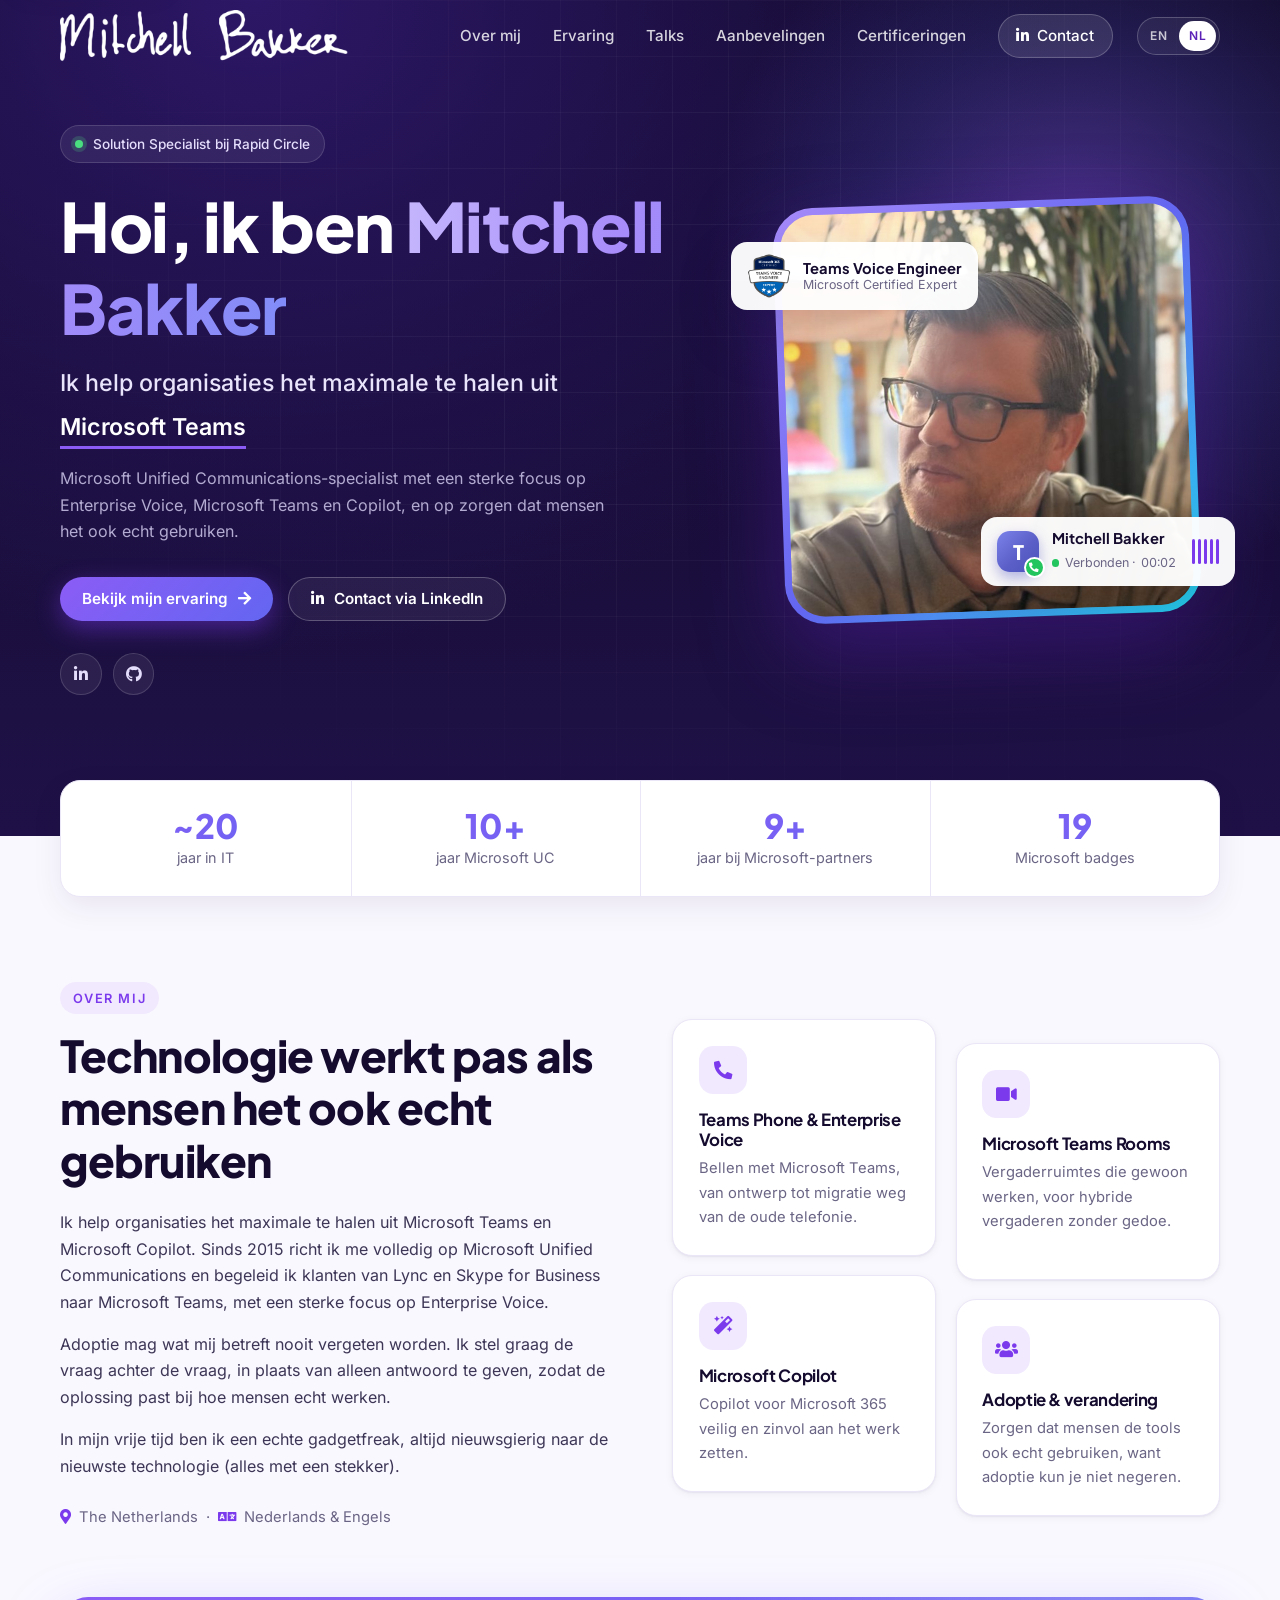
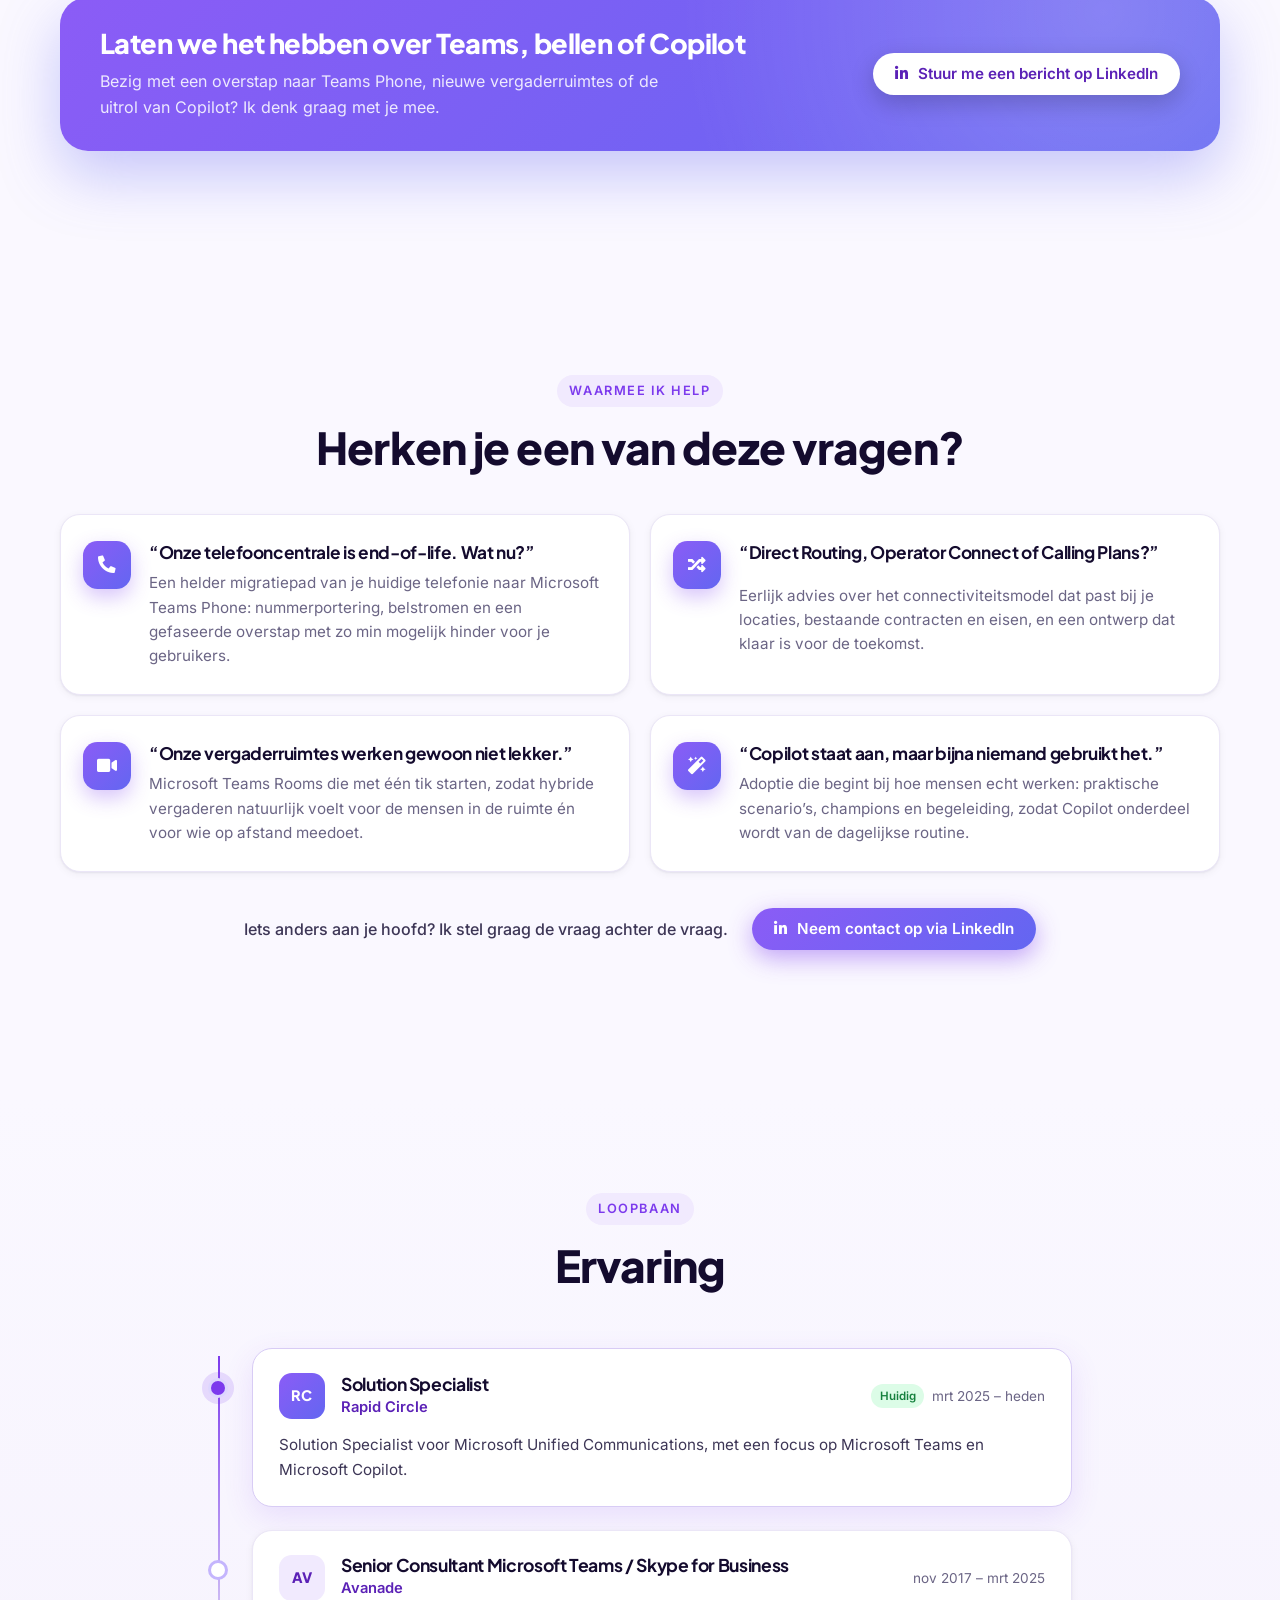
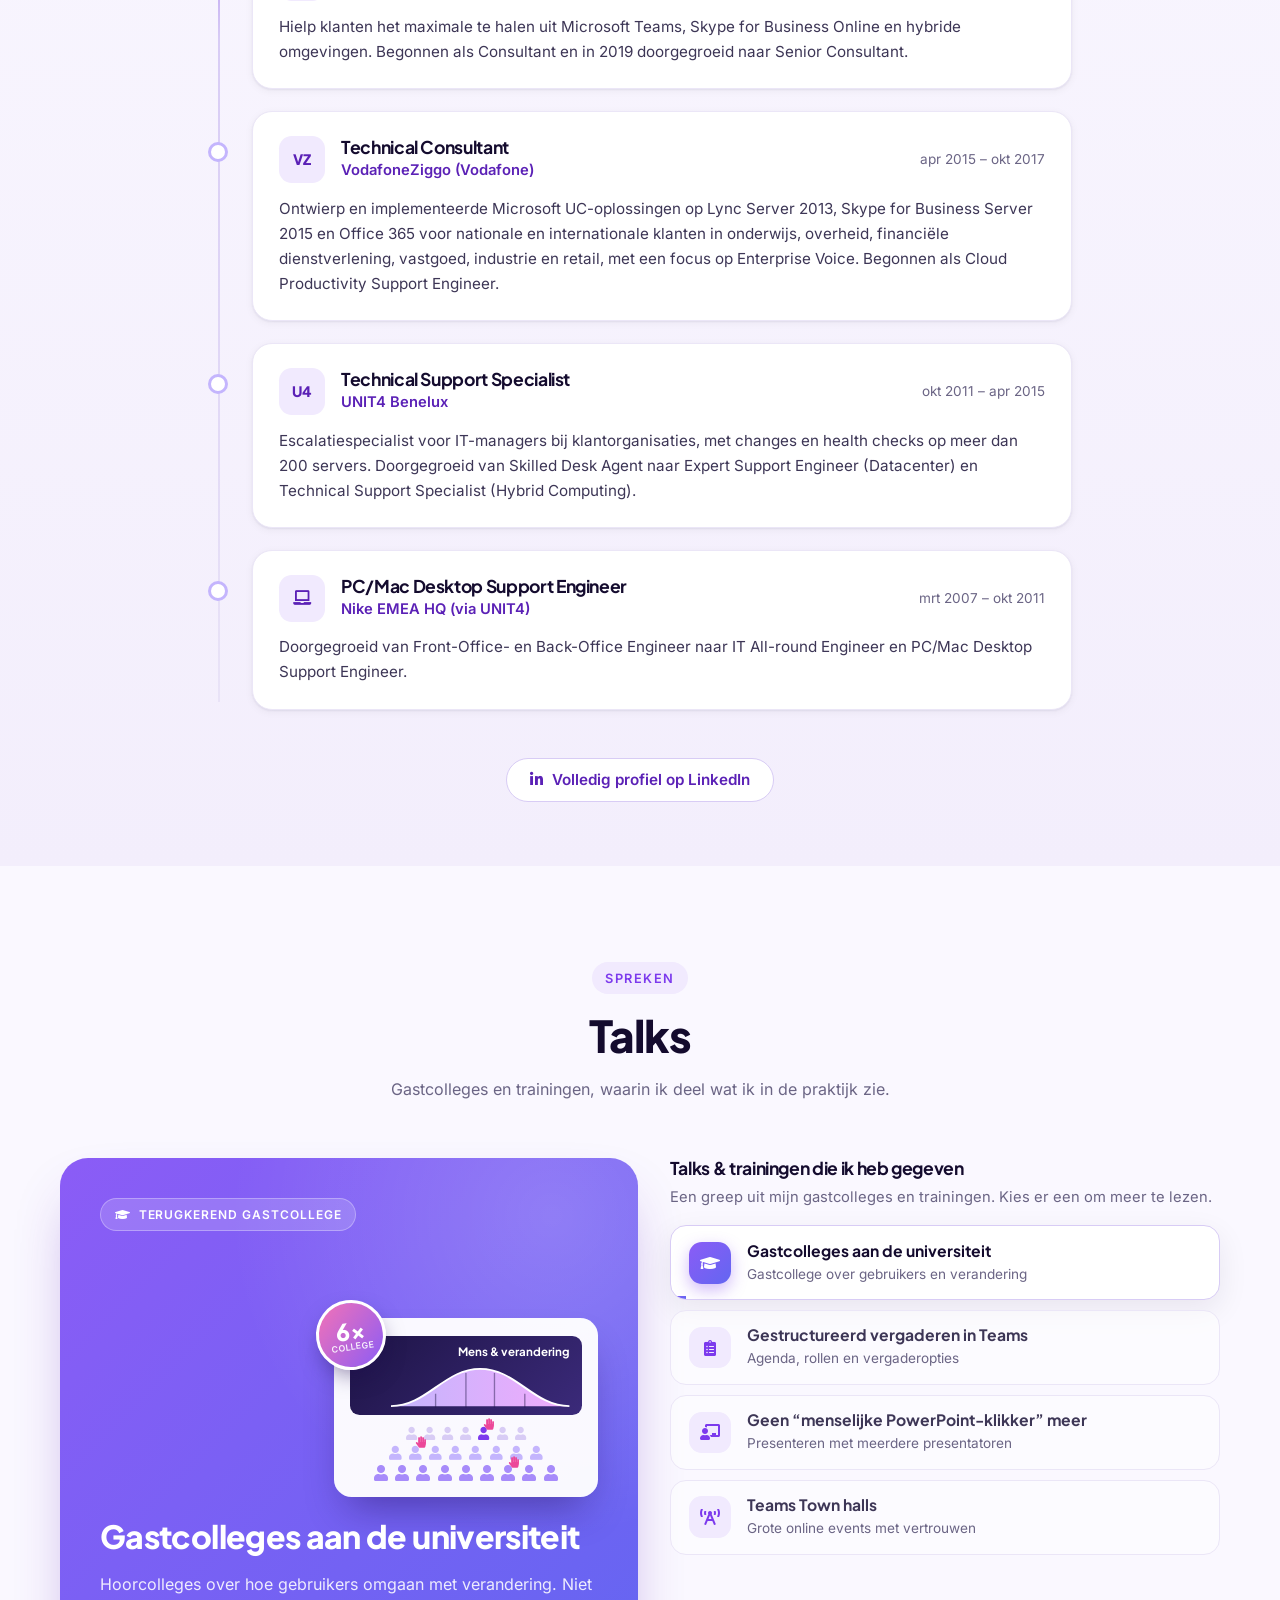
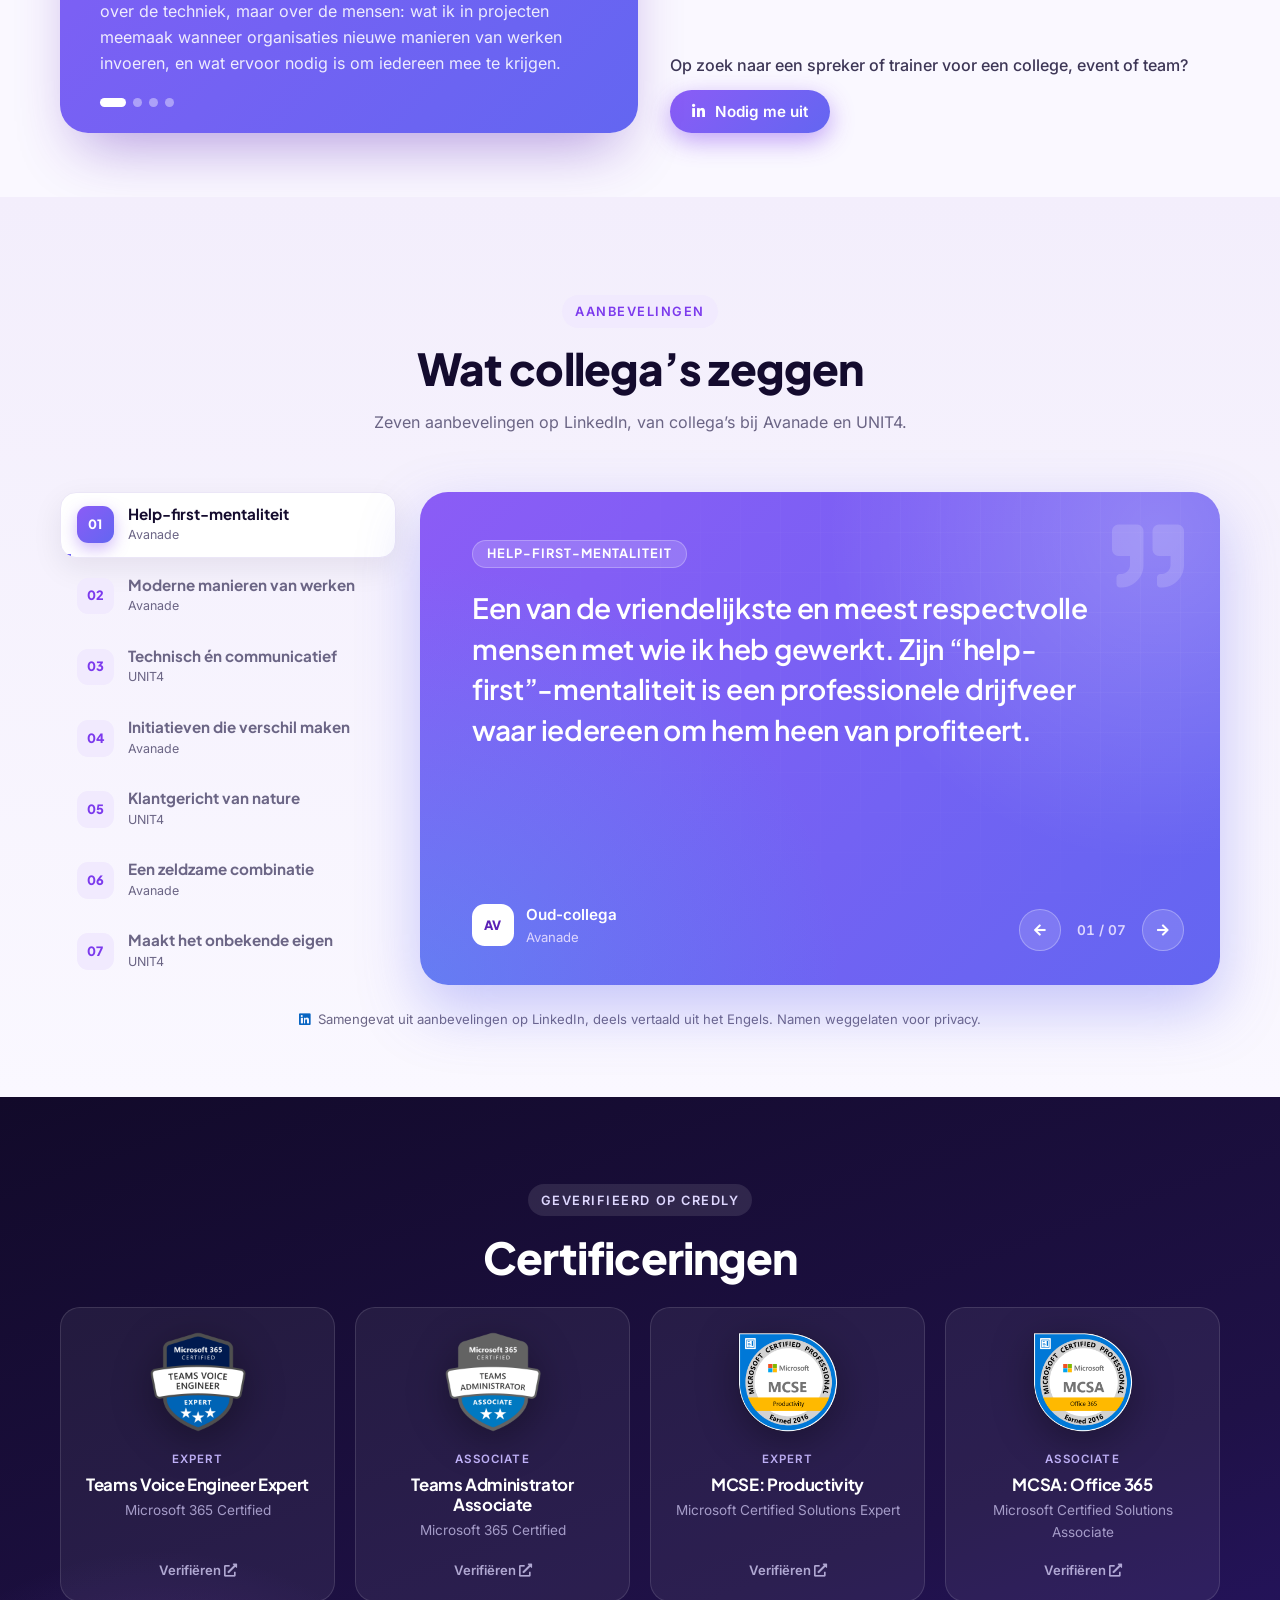
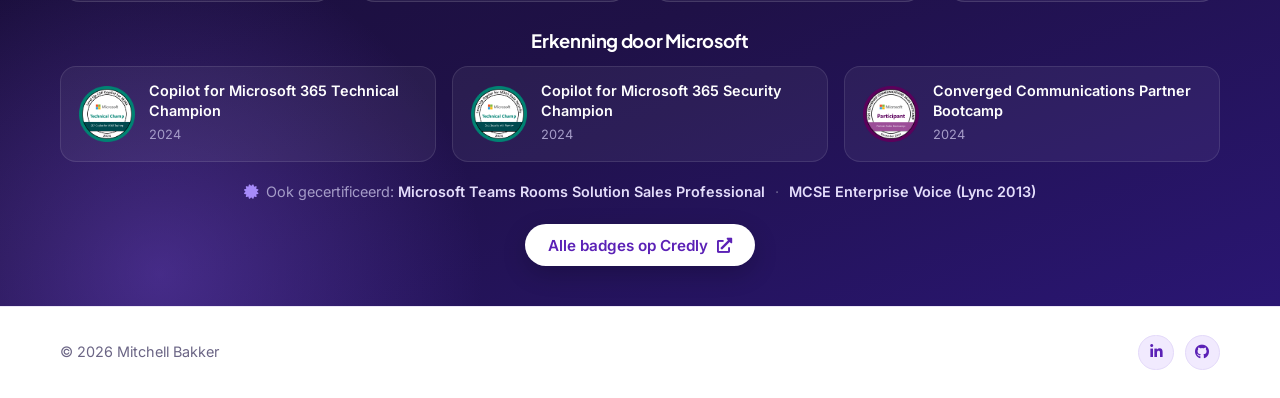
==== nl/index.html @ b96e9a80 "Birthday on 16 November: confetti, party hat on the photo and a dismissable note Runs every year on " ====
<!DOCTYPE html>
<html lang="nl">
<head>
    <meta charset="UTF-8">
    <meta name="viewport" content="width=device-width, initial-scale=1.0">
    <title>Mitchell Bakker &ndash; specialist Microsoft Teams &amp; Copilot</title>
    <meta name="description" content="Mitchell Bakker helpt organisaties het maximale te halen uit Microsoft Teams en Copilot. Solution Specialist en gecertificeerd Teams Voice Engineer Expert.">
    <meta name="referrer" content="strict-origin-when-cross-origin">
    <meta name="theme-color" content="#120a2a">

    <!-- Link previews (LinkedIn, Teams, etc.) -->
    <meta property="og:type" content="website">
    <meta property="og:url" content="https://mitchellbakker.nl/nl/">
    <link rel="canonical" href="https://mitchellbakker.nl/nl/">
    <link rel="alternate" hreflang="en" href="https://mitchellbakker.nl/">
    <link rel="alternate" hreflang="nl" href="https://mitchellbakker.nl/nl/">
    <link rel="alternate" hreflang="x-default" href="https://mitchellbakker.nl/">
    <meta property="og:site_name" content="Mitchell Bakker">
    <meta property="og:locale" content="nl_NL">
    <meta property="og:locale:alternate" content="en_GB">
    <meta property="og:title" content="Mitchell Bakker &ndash; specialist Microsoft Teams &amp; Copilot">
    <meta property="og:description" content="Microsoft Unified Communications-specialist bij Rapid Circle: Teams Phone, Enterprise Voice, Teams Rooms en Copilot. Gecertificeerd Teams Voice Engineer Expert met ~20 jaar ervaring in IT.">
    <meta property="og:image" content="https://mitchellbakker.nl/assets/images/profile.jpg">
    <meta property="og:image:secure_url" content="https://mitchellbakker.nl/assets/images/profile.jpg">
    <meta property="og:image:type" content="image/jpeg">
    <meta property="og:image:width" content="600">
    <meta property="og:image:height" content="600">
    <meta property="og:image:alt" content="Foto van Mitchell Bakker">
    <meta name="twitter:card" content="summary">
    <meta name="twitter:title" content="Mitchell Bakker &ndash; specialist Microsoft Teams &amp; Copilot">
    <meta name="twitter:description" content="Microsoft Unified Communications-specialist: Teams Phone, Enterprise Voice, Teams Rooms en Copilot.">
    <meta name="twitter:image" content="https://mitchellbakker.nl/assets/images/profile.jpg">

    <link rel="icon" href="/assets/images/favicon.png" type="image/png">
    <link rel="apple-touch-icon" href="/assets/images/apple-touch-icon.png">

    <link rel="preload" href="/assets/fonts/inter-latin.woff2" as="font" type="font/woff2" crossorigin>
    <link rel="preload" href="/assets/fonts/plus-jakarta-sans-latin.woff2" as="font" type="font/woff2" crossorigin>
    <link rel="stylesheet" href="/assets/css/fonts.css">
    <link rel="stylesheet" href="https://cdnjs.cloudflare.com/ajax/libs/font-awesome/5.15.3/css/all.min.css" integrity="sha512-iBBXm8fW90+nuLcSKlbmrPcLa0OT92xO1BIsZ+ywDWZCvqsWgccV3gFoRBv0z+8dLJgyAHIhR35VZc2oM/gI1w==" crossorigin="anonymous" referrerpolicy="no-referrer">
    <link rel="stylesheet" href="/assets/css/main.css?v=20261116a">
    <script>document.documentElement.classList.add("js");</script>
    <script type="application/ld+json">
    {
        "@context": "https://schema.org",
        "@graph": [
            {
                "@type": "WebSite",
                "@id": "https://mitchellbakker.nl/#website",
                "url": "https://mitchellbakker.nl/",
                "name": "Mitchell Bakker",
                "inLanguage": ["en", "nl"],
                "publisher": { "@id": "https://mitchellbakker.nl/#person" }
            },
            {
                "@type": "ProfilePage",
                "@id": "https://mitchellbakker.nl/nl/#profile",
                "url": "https://mitchellbakker.nl/nl/",
                "name": "Mitchell Bakker - specialist Microsoft Teams & Copilot",
                "inLanguage": "nl",
                "isPartOf": { "@id": "https://mitchellbakker.nl/#website" },
                "mainEntity": { "@id": "https://mitchellbakker.nl/#person" },
                "dateModified": "2026-11-12T12:00:00+01:00"
            },
            {
                "@type": "Person",
                "@id": "https://mitchellbakker.nl/#person",
                "name": "Mitchell Bakker",
                "url": "https://mitchellbakker.nl/",
                "image": "https://mitchellbakker.nl/assets/images/profile.jpg",
                "description": "Solution Specialist Microsoft Teams & Copilot bij Rapid Circle en gecertificeerd Teams Voice Engineer Expert.",
                "jobTitle": "Solution Specialist Microsoft Teams & Copilot",
                "worksFor": { "@type": "Organization", "name": "Rapid Circle", "url": "https://rapidcircle.com/" },
                "address": { "@type": "PostalAddress", "addressCountry": "NL" },
                "knowsLanguage": ["nl", "en"],
                "knowsAbout": ["Microsoft Teams", "Microsoft Teams Phone", "Enterprise Voice", "Direct Routing", "Operator Connect", "Microsoft Teams Rooms", "Microsoft Copilot", "Unified Communications"],
                "sameAs": [
                    "https://www.linkedin.com/in/mitchelljoshuabakker/",
                    "https://github.com/mitchelljb",
                    "https://www.credly.com/users/mitchell-bakker"
                ]
            }
        ]
    }
    </script>
</head>
<body>

<a class="skip-link" href="#main">Naar de inhoud</a>

<!-- ===== Navigation ===== -->
<header class="nav" id="nav">
    <div class="container nav-inner">
        <a href="#top" class="brand" aria-label="Mitchell Bakker, terug naar boven">
            <span class="signature" aria-hidden="true"></span>
        </a>
        <nav class="nav-links" id="navLinks" aria-label="Hoofdmenu">
            <a href="#about">Over mij</a>
            <a href="#experience">Ervaring</a>
            <a href="#talks">Talks</a>
            <a href="#recommendations">Aanbevelingen</a>
            <a href="#certifications">Certificeringen</a>
            <a href="https://www.linkedin.com/in/mitchelljoshuabakker/" class="nav-cta" target="_blank" rel="noopener noreferrer">
                <i class="fab fa-linkedin-in" aria-hidden="true"></i> Contact
            </a>
        </nav>
        <div class="lang-switch" role="group" aria-label="Taal">
            <a href="/" lang="en" hreflang="en" aria-label="English">EN</a>
            <a href="/nl/" lang="nl" hreflang="nl" aria-current="page" aria-label="Nederlands">NL</a>
        </div>
        <button class="nav-toggle" id="navToggle" aria-label="Menu openen" aria-expanded="false" aria-controls="navLinks">
            <i class="fas fa-bars" aria-hidden="true"></i>
        </button>
    </div>
</header>

<main id="main">

<!-- ===== Hero ===== -->
<section class="hero" id="top">
    <div class="hero-glow" aria-hidden="true"></div>
    <div class="container hero-inner">
        <div class="hero-text">
            <span class="eyebrow"><span class="dot" aria-hidden="true"></span> Solution Specialist bij Rapid Circle</span>
            <h1>Hoi, ik ben <span class="gradient-text">Mitchell Bakker</span></h1>
            <p class="hero-lead">
                Ik help organisaties het maximale te halen uit
                <span class="rotator" id="rotator" aria-live="polite">Microsoft Teams</span>
            </p>
            <p class="hero-sub">Microsoft Unified Communications-specialist met een sterke focus op Enterprise Voice, Microsoft Teams en Copilot, en op zorgen dat mensen het ook echt gebruiken.</p>
            <div class="hero-actions">
                <a href="#experience" class="btn btn-primary">Bekijk mijn ervaring <i class="fas fa-arrow-right" aria-hidden="true"></i></a>
                <a href="https://www.linkedin.com/in/mitchelljoshuabakker/" class="btn btn-ghost" target="_blank" rel="noopener noreferrer"><i class="fab fa-linkedin-in" aria-hidden="true"></i> Contact via LinkedIn</a>
            </div>
            <ul class="socials" aria-label="Sociale profielen">
                <li><a href="https://www.linkedin.com/in/mitchelljoshuabakker/" aria-label="LinkedIn" target="_blank" rel="noopener noreferrer"><i class="fab fa-linkedin-in" aria-hidden="true"></i></a></li>
                <li><a href="https://github.com/mitchelljb" aria-label="GitHub" target="_blank" rel="noopener noreferrer"><i class="fab fa-github" aria-hidden="true"></i></a></li>
            </ul>
        </div>

        <div class="hero-visual">
            <div class="ring-pulse" aria-hidden="true"><span></span><span></span><span></span></div>
            <div class="photo-frame">
                <img src="/assets/images/profile.jpg" alt="Mitchell Bakker" width="600" height="600">
            </div>
            <div class="float-card float-card-top">
                <img src="/assets/images/badges/teams-voice-engineer-expert.png" alt="" width="44" height="44">
                <div>
                    <strong>Teams Voice Engineer</strong>
                    <span>Microsoft Certified Expert</span>
                </div>
            </div>
            <div class="float-card float-card-bottom call-card" aria-hidden="true">
                <span class="float-icon call-icon"><span class="teams-tile">T</span><i class="fas fa-phone-alt call-badge"></i></span>
                <div>
                    <strong>Mitchell Bakker</strong>
                    <span class="call-status"><span class="live-dot"></span> Verbonden · <span class="call-timer" id="callTimer">00:00</span></span>
                </div>
                <span class="wave"><i></i><i></i><i></i><i></i><i></i></span>
            </div>
        </div>
    </div>
</section>

<!-- ===== Key figures ===== -->
<section class="stats" aria-label="Kerncijfers">
    <div class="container stats-grid">
        <div class="stat"><span class="stat-num" data-count="20" data-prefix="~">~20</span><span class="stat-label">jaar in IT</span></div>
        <div class="stat"><span class="stat-num" data-count="10" data-suffix="+">10+</span><span class="stat-label">jaar Microsoft UC</span></div>
        <div class="stat"><span class="stat-num" data-count="9" data-suffix="+">9+</span><span class="stat-label">jaar bij Microsoft-partners</span></div>
        <div class="stat"><span class="stat-num" data-count="19">19</span><span class="stat-label">Microsoft badges</span></div>
    </div>
</section>


<!-- ===== About ===== -->
<section class="section about" id="about">
    <div class="container about-grid">
        <div class="about-text reveal">
            <span class="section-kicker">Over mij</span>
            <h2 class="section-title">Technologie werkt pas als mensen het ook echt gebruiken</h2>
            <p>Ik help organisaties het maximale te halen uit Microsoft Teams en Microsoft Copilot. Sinds 2015 richt ik me volledig op Microsoft Unified Communications en begeleid ik klanten van Lync en Skype for Business naar Microsoft Teams, met een sterke focus op Enterprise Voice.</p>
            <p>Adoptie mag wat mij betreft nooit vergeten worden. Ik stel graag de vraag achter de vraag, in plaats van alleen antwoord te geven, zodat de oplossing past bij hoe mensen echt werken.</p>
            <p>In mijn vrije tijd ben ik een echte gadgetfreak, altijd nieuwsgierig naar de nieuwste technologie (alles met een stekker).</p>
            <p class="about-meta"><i class="fas fa-map-marker-alt" aria-hidden="true"></i> The Netherlands &nbsp;·&nbsp; <i class="fas fa-language" aria-hidden="true"></i> Nederlands &amp; Engels</p>
        </div>

        <div class="focus-grid">
            <article class="focus-card reveal">
                <span class="focus-icon" aria-hidden="true"><i class="fas fa-phone-alt"></i></span>
                <h3>Teams Phone &amp; Enterprise Voice</h3>
                <p>Bellen met Microsoft Teams, van ontwerp tot migratie weg van de oude telefonie.</p>
            </article>
            <article class="focus-card reveal">
                <span class="focus-icon" aria-hidden="true"><i class="fas fa-video"></i></span>
                <h3>Microsoft Teams Rooms</h3>
                <p>Vergaderruimtes die gewoon werken, voor hybride vergaderen zonder gedoe.</p>
            </article>
            <article class="focus-card reveal">
                <span class="focus-icon" aria-hidden="true"><i class="fas fa-magic"></i></span>
                <h3>Microsoft Copilot</h3>
                <p>Copilot voor Microsoft 365 veilig en zinvol aan het werk zetten.</p>
            </article>
            <article class="focus-card reveal">
                <span class="focus-icon" aria-hidden="true"><i class="fas fa-users"></i></span>
                <h3>Adoptie &amp; verandering</h3>
                <p>Zorgen dat mensen de tools ook echt gebruiken, want adoptie kun je niet negeren.</p>
            </article>
        </div>
    </div>

    <div class="container">
        <div class="contact-card about-contact reveal">
            <div>
                <h2>Laten we het hebben over Teams, bellen of Copilot</h2>
                <p>Bezig met een overstap naar Teams Phone, nieuwe vergaderruimtes of de uitrol van Copilot? Ik denk graag met je mee.</p>
            </div>
            <a href="https://www.linkedin.com/in/mitchelljoshuabakker/" class="btn btn-light" target="_blank" rel="noopener noreferrer"><i class="fab fa-linkedin-in" aria-hidden="true"></i> Stuur me een bericht op LinkedIn</a>
        </div>
    </div>
</section>

<!-- ===== How I can help ===== -->
<section class="section help-section" id="help">
    <div class="container help">
        <div class="help-head reveal">
            <span class="section-kicker">Waarmee ik help</span>
            <h2 class="section-title" id="helpTitle">Herken je een van deze vragen?</h2>
        </div>

        <div class="help-grid">
            <article class="help-card reveal">
                <span class="help-icon" aria-hidden="true"><i class="fas fa-phone-alt"></i></span>
                <h3>&ldquo;Onze telefooncentrale is end-of-life. Wat nu?&rdquo;</h3>
                <p>Een helder migratiepad van je huidige telefonie naar Microsoft Teams Phone: nummerportering, belstromen en een gefaseerde overstap met zo min mogelijk hinder voor je gebruikers.</p>
            </article>
            <article class="help-card reveal">
                <span class="help-icon" aria-hidden="true"><i class="fas fa-random"></i></span>
                <h3>&ldquo;Direct Routing, Operator Connect of Calling Plans?&rdquo;</h3>
                <p>Eerlijk advies over het connectiviteitsmodel dat past bij je locaties, bestaande contracten en eisen, en een ontwerp dat klaar is voor de toekomst.</p>
            </article>
            <article class="help-card reveal">
                <span class="help-icon" aria-hidden="true"><i class="fas fa-video"></i></span>
                <h3>&ldquo;Onze vergaderruimtes werken gewoon niet lekker.&rdquo;</h3>
                <p>Microsoft Teams Rooms die met één tik starten, zodat hybride vergaderen natuurlijk voelt voor de mensen in de ruimte én voor wie op afstand meedoet.</p>
            </article>
            <article class="help-card reveal">
                <span class="help-icon" aria-hidden="true"><i class="fas fa-magic"></i></span>
                <h3>&ldquo;Copilot staat aan, maar bijna niemand gebruikt het.&rdquo;</h3>
                <p>Adoptie die begint bij hoe mensen echt werken: praktische scenario&rsquo;s, champions en begeleiding, zodat Copilot onderdeel wordt van de dagelijkse routine.</p>
            </article>
        </div>

        <div class="help-cta reveal">
            <p>Iets anders aan je hoofd? Ik stel graag de vraag achter de vraag.</p>
            <a href="https://www.linkedin.com/in/mitchelljoshuabakker/" class="btn btn-primary" target="_blank" rel="noopener noreferrer"><i class="fab fa-linkedin-in" aria-hidden="true"></i> Neem contact op via LinkedIn</a>
        </div>
    </div>
</section>

<!-- ===== Experience ===== -->
<section class="section experience" id="experience">
    <div class="container">
        <div class="section-head reveal">
            <span class="section-kicker">Loopbaan</span>
            <h2 class="section-title">Ervaring</h2>
        </div>

        <ol class="timeline draw-line">
            <li class="job job-current reveal">
                <div class="job-card">
                    <div class="job-top">
                        <span class="job-logo" aria-hidden="true">RC</span>
                        <div>
                            <h3>Solution Specialist</h3>
                            <p class="job-company">Rapid Circle</p>
                        </div>
                        <span class="job-period"><span class="pill">Huidig</span> mrt 2025 – heden</span>
                    </div>
                    <p>Solution Specialist voor Microsoft Unified Communications, met een focus op Microsoft Teams en Microsoft Copilot.</p>
                </div>
            </li>
            <li class="job reveal">
                <div class="job-card">
                    <div class="job-top">
                        <span class="job-logo" aria-hidden="true">AV</span>
                        <div>
                            <h3>Senior Consultant Microsoft Teams / Skype for Business</h3>
                            <p class="job-company">Avanade</p>
                        </div>
                        <span class="job-period">nov 2017 – mrt 2025</span>
                    </div>
                    <p>Hielp klanten het maximale te halen uit Microsoft Teams, Skype for Business Online en hybride omgevingen. Begonnen als Consultant en in 2019 doorgegroeid naar Senior Consultant.</p>
                </div>
            </li>
            <li class="job reveal">
                <div class="job-card">
                    <div class="job-top">
                        <span class="job-logo" aria-hidden="true">VZ</span>
                        <div>
                            <h3>Technical Consultant</h3>
                            <p class="job-company">VodafoneZiggo (Vodafone)</p>
                        </div>
                        <span class="job-period">apr 2015 – okt 2017</span>
                    </div>
                    <p>Ontwierp en implementeerde Microsoft UC-oplossingen op Lync Server 2013, Skype for Business Server 2015 en Office 365 voor nationale en internationale klanten in onderwijs, overheid, financiële dienstverlening, vastgoed, industrie en retail, met een focus op Enterprise Voice. Begonnen als Cloud Productivity Support Engineer.</p>
                </div>
            </li>
            <li class="job reveal">
                <div class="job-card">
                    <div class="job-top">
                        <span class="job-logo" aria-hidden="true">U4</span>
                        <div>
                            <h3>Technical Support Specialist</h3>
                            <p class="job-company">UNIT4 Benelux</p>
                        </div>
                        <span class="job-period">okt 2011 – apr 2015</span>
                    </div>
                    <p>Escalatiespecialist voor IT-managers bij klantorganisaties, met changes en health checks op meer dan 200 servers. Doorgegroeid van Skilled Desk Agent naar Expert Support Engineer (Datacenter) en Technical Support Specialist (Hybrid Computing).</p>
                </div>
            </li>
            <li class="job reveal">
                <div class="job-card">
                    <div class="job-top">
                        <span class="job-logo" aria-hidden="true"><i class="fas fa-laptop"></i></span>
                        <div>
                            <h3>PC/Mac Desktop Support Engineer</h3>
                            <p class="job-company">Nike EMEA HQ (via UNIT4)</p>
                        </div>
                        <span class="job-period">mrt 2007 – okt 2011</span>
                    </div>
                    <p>Doorgegroeid van Front-Office- en Back-Office Engineer naar IT All-round Engineer en PC/Mac Desktop Support Engineer.</p>
                </div>
            </li>
        </ol>

        <div class="center reveal">
            <a href="https://www.linkedin.com/in/mitchelljoshuabakker/" class="btn btn-outline" target="_blank" rel="noopener noreferrer"><i class="fab fa-linkedin-in" aria-hidden="true"></i> Volledig profiel op LinkedIn</a>
        </div>
    </div>
</section>

<!-- ===== Talks ===== -->
<section class="section talks" id="talks">
    <div class="container">
        <div class="section-head reveal">
            <span class="section-kicker">Spreken</span>
            <h2 class="section-title">Talks</h2>
            <p class="section-sub">Gastcolleges en trainingen, waarin ik deel wat ik in de praktijk zie.</p>
        </div>

        <div class="talks-grid" id="talksCarousel">
            <div class="talk-feature reveal">
                <article class="talk-slide is-active" id="talk-1" role="tabpanel" aria-labelledby="talk-tab-1">
                    <span class="talk-badge"><i class="fas fa-graduation-cap" aria-hidden="true"></i> Terugkerend gastcollege</span>
                    <div class="talk-visual tv-hall">
                        <span class="tv-stamp"><strong>6&times;</strong><small>college</small></span>
                        <div class="tv-projector" aria-hidden="true">
                            <span class="tv-slide-title">Mens &amp; verandering</span>
                            <svg class="tv-curve" viewBox="0 0 200 60" preserveAspectRatio="none" focusable="false">
                                <defs><linearGradient id="tvCurveFill" x1="0" y1="0" x2="1" y2="0"><stop offset="0" stop-color="#c4b5fd"/><stop offset="1" stop-color="#f0abfc"/></linearGradient></defs>
                                <path class="tv-curve-area" d="M0 58 C40 58 60 4 100 4 C140 4 160 58 200 58 Z" fill="url(#tvCurveFill)"/>
                                <path class="tv-curve-line" d="M0 58 C40 58 60 4 100 4 C140 4 160 58 200 58" fill="none" stroke="#fff" stroke-width="2.5"/>
                                <g stroke="rgba(30,20,70,.45)" stroke-width="1.5"><line x1="50" y1="40" x2="50" y2="60"/><line x1="84" y1="10" x2="84" y2="60"/><line x1="116" y1="10" x2="116" y2="60"/><line x1="150" y1="40" x2="150" y2="60"/></g>
                            </svg>
                        </div>
                        <div class="tv-audience" aria-hidden="true"><span><i class="fas fa-user"></i><i class="fas fa-user"></i><i class="fas fa-user"></i><i class="fas fa-user"></i><i class="fas fa-user up"><b class="fas fa-hand-paper"></b></i><i class="fas fa-user"></i><i class="fas fa-user"></i></span><span><i class="fas fa-user"></i><i class="fas fa-user up"><b class="fas fa-hand-paper"></b></i><i class="fas fa-user"></i><i class="fas fa-user"></i><i class="fas fa-user"></i><i class="fas fa-user"></i><i class="fas fa-user"></i><i class="fas fa-user"></i></span><span><i class="fas fa-user"></i><i class="fas fa-user"></i><i class="fas fa-user"></i><i class="fas fa-user"></i><i class="fas fa-user"></i><i class="fas fa-user"></i><i class="fas fa-user up"><b class="fas fa-hand-paper"></b></i><i class="fas fa-user"></i><i class="fas fa-user"></i></span></div>
                    </div>
                    <h3>Gastcolleges aan de universiteit</h3>
                    <p class="talk-text">Hoorcolleges over hoe gebruikers omgaan met verandering. Niet over de techniek, maar over de mensen: wat ik in projecten meemaak wanneer organisaties nieuwe manieren van werken invoeren, en wat ervoor nodig is om iedereen mee te krijgen.</p>
                </article>
                <article class="talk-slide" id="talk-2" role="tabpanel" aria-labelledby="talk-tab-2">
                    <span class="talk-badge"><i class="fas fa-clipboard-list" aria-hidden="true"></i> Training</span>
                    <div class="talk-visual" aria-hidden="true">
                        <div class="tv-head"><span class="tv-ico"><i class="fas fa-calendar-alt"></i></span><span><strong>Wekelijks overleg</strong><small>10:00 – 10:30</small></span><span class="tv-pill tv-ok">Op tijd</span></div>
                        <ul class="tv-agenda">
                            <li class="done"><i class="fas fa-check-circle"></i> Welkom &amp; doelen</li>
                            <li class="done"><i class="fas fa-check-circle"></i> Besluiten</li>
                            <li class="now"><i class="fas fa-dot-circle"></i> Actiepunten</li>
                        </ul>
                        <div class="tv-chips"><span><i class="fas fa-user-tie"></i> Organisator</span><span><i class="fas fa-pen"></i> Notulist</span></div>
                    </div>
                    <h3>Gestructureerd vergaderen in Teams</h3>
                    <p class="talk-text">Meer halen uit elke meeting: voorbereiden met een duidelijke agenda, rollen verdelen en de juiste vergaderopties gebruiken, zodat meetings op tijd beginnen, op koers blijven en eindigen met heldere afspraken.</p>
                </article>
                <article class="talk-slide" id="talk-3" role="tabpanel" aria-labelledby="talk-tab-3">
                    <span class="talk-badge"><i class="fas fa-chalkboard-teacher" aria-hidden="true"></i> Training</span>
                    <div class="talk-visual" aria-hidden="true">
                        <div class="tv-screen"><span class="tv-slidenr">Dia 4 / 12</span><span class="tv-bar"></span><span class="tv-bar short"></span></div>
                        <div class="tv-person"><span class="tv-avatar">MB</span><span><strong>Presenteert</strong><small>Bedient zelf de dia&rsquo;s</small></span><span class="tv-pill"><i class="fas fa-mouse-pointer"></i></span></div>
                        <div class="tv-person tv-next"><span class="tv-avatar alt">LS</span><span><strong>Hierna</strong><small>Neemt over met één klik</small></span></div>
                    </div>
                    <h3>Geen &ldquo;menselijke PowerPoint-klikker&rdquo; meer</h3>
                    <p class="talk-text">Samen presenteren zonder dat iemand &ldquo;volgende slide, graag&rdquo; hoeft te zeggen. Elke presentator neemt de regie over het eigen deel van de presentatie, zodat de overdrachten soepel gaan en het publiek erbij blijft.</p>
                </article>
                <article class="talk-slide" id="talk-4" role="tabpanel" aria-labelledby="talk-tab-4">
                    <span class="talk-badge"><i class="fas fa-broadcast-tower" aria-hidden="true"></i> Training</span>
                    <div class="talk-visual" aria-hidden="true">
                        <div class="tv-head"><span class="tv-live">LIVE</span><span><strong>Town hall</strong><small>Personeelsbijeenkomst Q4</small></span></div>
                        <p class="tv-big">1.250 <small>deelnemers</small></p>
                        <div class="tv-wave"><i></i><i></i><i></i><i></i><i></i><i></i><i></i><i></i><i></i><i></i></div>
                        <div class="tv-chips"><span><i class="fas fa-comments"></i> Q&amp;A · 24 vragen</span><span><i class="fas fa-heart"></i> 312</span></div>
                    </div>
                    <h3>Teams Town halls</h3>
                    <p class="talk-text">Grote online events goed geregeld: een town hall inrichten, presentatoren en organisatoren voorbereiden en het event zo draaien dat een groot publiek een professionele ervaring krijgt.</p>
                </article>
                <div class="talk-dots"><button class="talk-dot is-active" type="button" tabindex="-1" aria-hidden="true"></button><button class="talk-dot" type="button" tabindex="-1" aria-hidden="true"></button><button class="talk-dot" type="button" tabindex="-1" aria-hidden="true"></button><button class="talk-dot" type="button" tabindex="-1" aria-hidden="true"></button></div>
            </div>

            <div class="talk-side">
                <h3 class="talk-side-title reveal">Talks &amp; trainingen die ik heb gegeven</h3>
                <p class="talk-side-sub reveal">Een greep uit mijn gastcolleges en trainingen. Kies er een om meer te lezen.</p>
                <div class="talk-tabs reveal" role="tablist" aria-label="Talks">
                    <button class="talk-tab is-active" type="button" role="tab" id="talk-tab-1" aria-controls="talk-1" aria-selected="true">
                        <span class="talk-icon" aria-hidden="true"><i class="fas fa-graduation-cap"></i></span>
                        <span class="talk-tab-text"><strong>Gastcolleges aan de universiteit</strong><small>Gastcollege over gebruikers en verandering</small></span>
                        <span class="talk-progress" aria-hidden="true"></span>
                    </button>
                    <button class="talk-tab" type="button" role="tab" id="talk-tab-2" aria-controls="talk-2" aria-selected="false" tabindex="-1">
                        <span class="talk-icon" aria-hidden="true"><i class="fas fa-clipboard-list"></i></span>
                        <span class="talk-tab-text"><strong>Gestructureerd vergaderen in Teams</strong><small>Agenda, rollen en vergaderopties</small></span>
                        <span class="talk-progress" aria-hidden="true"></span>
                    </button>
                    <button class="talk-tab" type="button" role="tab" id="talk-tab-3" aria-controls="talk-3" aria-selected="false" tabindex="-1">
                        <span class="talk-icon" aria-hidden="true"><i class="fas fa-chalkboard-teacher"></i></span>
                        <span class="talk-tab-text"><strong>Geen &ldquo;menselijke PowerPoint-klikker&rdquo; meer</strong><small>Presenteren met meerdere presentatoren</small></span>
                        <span class="talk-progress" aria-hidden="true"></span>
                    </button>
                    <button class="talk-tab" type="button" role="tab" id="talk-tab-4" aria-controls="talk-4" aria-selected="false" tabindex="-1">
                        <span class="talk-icon" aria-hidden="true"><i class="fas fa-broadcast-tower"></i></span>
                        <span class="talk-tab-text"><strong>Teams Town halls</strong><small>Grote online events met vertrouwen</small></span>
                        <span class="talk-progress" aria-hidden="true"></span>
                    </button>
                </div>
                <div class="talk-cta reveal">
                    <p>Op zoek naar een spreker of trainer voor een college, event of team?</p>
                    <a href="https://www.linkedin.com/in/mitchelljoshuabakker/" class="btn btn-primary" target="_blank" rel="noopener noreferrer"><i class="fab fa-linkedin-in" aria-hidden="true"></i> Nodig me uit</a>
                </div>
            </div>
        </div>
    </div>
</section>

<!-- ===== Recommendations ===== -->
<section class="section recommendations" id="recommendations">
    <div class="container">
        <div class="section-head reveal">
            <span class="section-kicker">Aanbevelingen</span>
            <h2 class="section-title">Wat collega&rsquo;s zeggen</h2>
            <p class="section-sub">Zeven aanbevelingen op LinkedIn, van collega&rsquo;s bij Avanade en UNIT4.</p>
        </div>

        <div class="reco reveal" id="reco">
            <div class="reco-tabs" role="tablist" aria-label="Aanbevelingen">
                <button class="reco-tab is-active" type="button" role="tab" id="reco-tab-1" aria-controls="reco-1" aria-selected="true">
                    <span class="reco-num">01</span>
                    <span class="reco-tab-text"><strong>Help-first-mentaliteit</strong><small>Avanade</small></span>
                    <span class="reco-progress" aria-hidden="true"></span>
                </button>
                <button class="reco-tab" type="button" role="tab" id="reco-tab-2" aria-controls="reco-2" aria-selected="false" tabindex="-1">
                    <span class="reco-num">02</span>
                    <span class="reco-tab-text"><strong>Moderne manieren van werken</strong><small>Avanade</small></span>
                    <span class="reco-progress" aria-hidden="true"></span>
                </button>
                <button class="reco-tab" type="button" role="tab" id="reco-tab-3" aria-controls="reco-3" aria-selected="false" tabindex="-1">
                    <span class="reco-num">03</span>
                    <span class="reco-tab-text"><strong>Technisch én communicatief</strong><small>UNIT4</small></span>
                    <span class="reco-progress" aria-hidden="true"></span>
                </button>
                <button class="reco-tab" type="button" role="tab" id="reco-tab-4" aria-controls="reco-4" aria-selected="false" tabindex="-1">
                    <span class="reco-num">04</span>
                    <span class="reco-tab-text"><strong>Initiatieven die verschil maken</strong><small>Avanade</small></span>
                    <span class="reco-progress" aria-hidden="true"></span>
                </button>
                <button class="reco-tab" type="button" role="tab" id="reco-tab-5" aria-controls="reco-5" aria-selected="false" tabindex="-1">
                    <span class="reco-num">05</span>
                    <span class="reco-tab-text"><strong>Klantgericht van nature</strong><small>UNIT4</small></span>
                    <span class="reco-progress" aria-hidden="true"></span>
                </button>
                <button class="reco-tab" type="button" role="tab" id="reco-tab-6" aria-controls="reco-6" aria-selected="false" tabindex="-1">
                    <span class="reco-num">06</span>
                    <span class="reco-tab-text"><strong>Een zeldzame combinatie</strong><small>Avanade</small></span>
                    <span class="reco-progress" aria-hidden="true"></span>
                </button>
                <button class="reco-tab" type="button" role="tab" id="reco-tab-7" aria-controls="reco-7" aria-selected="false" tabindex="-1">
                    <span class="reco-num">07</span>
                    <span class="reco-tab-text"><strong>Maakt het onbekende eigen</strong><small>UNIT4</small></span>
                    <span class="reco-progress" aria-hidden="true"></span>
                </button>
            </div>

            <div class="reco-stage">
                <span class="reco-mark" aria-hidden="true"><i class="fas fa-quote-right"></i></span>
                <figure class="reco-slide is-active" id="reco-1" role="tabpanel" aria-labelledby="reco-tab-1">
                    <h3>Help-first-mentaliteit</h3>
                    <blockquote>Een van de vriendelijkste en meest respectvolle mensen met wie ik heb gewerkt. Zijn &ldquo;help-first&rdquo;-mentaliteit is een professionele drijfveer waar iedereen om hem heen van profiteert.</blockquote>
                    <figcaption><span class="reco-org">AV</span><span><strong>Oud-collega</strong><small>Avanade</small></span></figcaption>
                </figure>
                <figure class="reco-slide" id="reco-2" role="tabpanel" aria-labelledby="reco-tab-2">
                    <h3>Moderne manieren van werken</h3>
                    <blockquote>Een zeer kundige consultant, niet alleen in Microsoft Teams, maar vooral in het begeleiden van teams naar moderne manieren van werken. Een vriendelijke maar besliste trainer.</blockquote>
                    <figcaption><span class="reco-org">AV</span><span><strong>Oud-collega</strong><small>Avanade</small></span></figcaption>
                </figure>
                <figure class="reco-slide" id="reco-3" role="tabpanel" aria-labelledby="reco-tab-3">
                    <h3>Technisch én communicatief</h3>
                    <blockquote>Het levende voorbeeld van de combinatie van technische en communicatieve vaardigheden. Hij weet problemen om te zetten in uitdagingen.</blockquote>
                    <figcaption><span class="reco-org">U4</span><span><strong>Oud-collega</strong><small>UNIT4</small></span></figcaption>
                </figure>
                <figure class="reco-slide" id="reco-4" role="tabpanel" aria-labelledby="reco-tab-4">
                    <h3>Initiatieven die verschil maken</h3>
                    <blockquote>Hij gaat het gesprek aan, stelt goede vragen en is altijd bereid te helpen. Zijn zelf ondernomen initiatieven bij de klant leidden meermaals tot een doorbraak.</blockquote>
                    <figcaption><span class="reco-org">AV</span><span><strong>Oud-collega</strong><small>Avanade</small></span></figcaption>
                </figure>
                <figure class="reco-slide" id="reco-5" role="tabpanel" aria-labelledby="reco-tab-5">
                    <h3>Klantgericht van nature</h3>
                    <blockquote>Klantgerichtheid is iets wat hij niet hoeft te leren, maar van nature heeft. Hij komt zijn afspraken na en maakt geen loze beloftes.</blockquote>
                    <figcaption><span class="reco-org">U4</span><span><strong>Oud-collega</strong><small>UNIT4</small></span></figcaption>
                </figure>
                <figure class="reco-slide" id="reco-6" role="tabpanel" aria-labelledby="reco-tab-6">
                    <h3>Een zeldzame combinatie</h3>
                    <blockquote>Zijn technische kant in combinatie met zijn communicatieve kant is vrij zeldzaam. Maakt altijd tijd, brengt veel energie en neemt eigenaarschap.</blockquote>
                    <figcaption><span class="reco-org">AV</span><span><strong>Oud-collega HR</strong><small>Avanade</small></span></figcaption>
                </figure>
                <figure class="reco-slide" id="reco-7" role="tabpanel" aria-labelledby="reco-tab-7">
                    <h3>Maakt het onbekende eigen</h3>
                    <blockquote>Onbekende terreinen zijn voor hem een uitdaging die hij met plezier en passie ontdekt en zich eigen maakt. Een betrouwbare en kundige collega.</blockquote>
                    <figcaption><span class="reco-org">U4</span><span><strong>Oud-collega, technisch</strong><small>UNIT4</small></span></figcaption>
                </figure>
                <div class="reco-nav">
                    <button class="reco-arrow" type="button" id="recoPrev" aria-label="Vorige aanbeveling"><i class="fas fa-arrow-left" aria-hidden="true"></i></button>
                    <span class="reco-count" id="recoCount" aria-hidden="true">01 / 07</span>
                    <button class="reco-arrow" type="button" id="recoNext" aria-label="Volgende aanbeveling"><i class="fas fa-arrow-right" aria-hidden="true"></i></button>
                </div>
            </div>
        </div>

        <p class="reco-note reveal"><i class="fab fa-linkedin" aria-hidden="true"></i> Samengevat uit aanbevelingen op LinkedIn, deels vertaald uit het Engels. Namen weggelaten voor privacy.</p>
    </div>
</section>

<!-- ===== Certifications ===== -->
<section class="section certifications" id="certifications">
    <div class="certs-glow" aria-hidden="true"></div>
    <div class="container">
        <div class="section-head reveal">
            <span class="section-kicker kicker-light">Geverifieerd op Credly</span>
            <h2 class="section-title">Certificeringen</h2>
        </div>

        <div class="cert-grid">
            <a class="cert reveal" href="https://www.credly.com/badges/181684f0-67d7-4929-856a-082e7b8ff54a" target="_blank" rel="noopener noreferrer">
                <img src="/assets/images/badges/teams-voice-engineer-expert.png" alt="Badge Teams Voice Engineer Expert" loading="lazy" width="120" height="120">
                <span class="cert-level">Expert</span>
                <h3>Teams Voice Engineer Expert</h3>
                <p>Microsoft 365 Certified</p>
                <span class="cert-link">Verifiëren <i class="fas fa-external-link-alt" aria-hidden="true"></i></span>
            </a>
            <a class="cert reveal" href="https://www.credly.com/badges/367732a5-4a5f-4462-ab70-3dc1d523ff4a" target="_blank" rel="noopener noreferrer">
                <img src="/assets/images/badges/teams-administrator-associate.png" alt="Badge Teams Administrator Associate" loading="lazy" width="120" height="120">
                <span class="cert-level">Associate</span>
                <h3>Teams Administrator Associate</h3>
                <p>Microsoft 365 Certified</p>
                <span class="cert-link">Verifiëren <i class="fas fa-external-link-alt" aria-hidden="true"></i></span>
            </a>
            <a class="cert reveal" href="https://www.credly.com/badges/d22a4619-54c8-4c70-91ab-75a980134766" target="_blank" rel="noopener noreferrer">
                <img src="/assets/images/badges/mcse-productivity.png" alt="Badge MCSE: Productivity" loading="lazy" width="120" height="120">
                <span class="cert-level">Expert</span>
                <h3>MCSE: Productivity</h3>
                <p>Microsoft Certified Solutions Expert</p>
                <span class="cert-link">Verifiëren <i class="fas fa-external-link-alt" aria-hidden="true"></i></span>
            </a>
            <a class="cert reveal" href="https://www.credly.com/badges/f7c8e473-79fa-46b7-988f-339f30c01029" target="_blank" rel="noopener noreferrer">
                <img src="/assets/images/badges/mcsa-office365.png" alt="Badge MCSA: Office 365" loading="lazy" width="120" height="120">
                <span class="cert-level">Associate</span>
                <h3>MCSA: Office 365</h3>
                <p>Microsoft Certified Solutions Associate</p>
                <span class="cert-link">Verifiëren <i class="fas fa-external-link-alt" aria-hidden="true"></i></span>
            </a>
        </div>

        <h3 class="recognition-title reveal">Erkenning door Microsoft</h3>
        <div class="recognition-grid">
            <a class="recognition reveal" href="https://www.credly.com/badges/03fb0992-9df7-4ef9-8bad-7c4cf33e3658" target="_blank" rel="noopener noreferrer">
                <img src="/assets/images/badges/copilot-technical-champion.png" alt="Badge Copilot for Microsoft 365 Technical Champion" loading="lazy" width="56" height="56">
                <div><strong>Copilot for Microsoft 365 Technical Champion</strong><span>2024</span></div>
            </a>
            <a class="recognition reveal" href="https://www.credly.com/badges/a45adf00-aac7-4d8d-9649-2f53030bc73b" target="_blank" rel="noopener noreferrer">
                <img src="/assets/images/badges/copilot-security-champion.png" alt="Badge Copilot for Microsoft 365 Security Champion" loading="lazy" width="56" height="56">
                <div><strong>Copilot for Microsoft 365 Security Champion</strong><span>2024</span></div>
            </a>
            <a class="recognition reveal" href="https://www.credly.com/badges/7e3f49d0-f2a8-4c89-b8b0-32f3e580a378" target="_blank" rel="noopener noreferrer">
                <img src="/assets/images/badges/converged-communications-bootcamp.png" alt="Badge Converged Communications Partner Bootcamp" loading="lazy" width="56" height="56">
                <div><strong>Converged Communications Partner Bootcamp</strong><span>2024</span></div>
            </a>
        </div>

        <p class="also-certified reveal">
            <i class="fas fa-certificate" aria-hidden="true"></i> Ook gecertificeerd:
            <strong>Microsoft Teams Rooms Solution Sales Professional</strong>
            <span class="sep" aria-hidden="true">·</span>
            <strong>MCSE Enterprise Voice (Lync 2013)</strong>
        </p>

        <div class="center reveal">
            <a href="https://www.credly.com/users/mitchell-bakker" class="btn btn-light" target="_blank" rel="noopener noreferrer">Alle badges op Credly <i class="fas fa-external-link-alt" aria-hidden="true"></i></a>
        </div>
    </div>
</section>

</main>

<footer class="footer">
    <div class="container footer-inner">
        <p>© <span id="year">2026</span> Mitchell Bakker</p>
        <ul class="socials socials-small" aria-label="Sociale profielen">
            <li><a href="https://www.linkedin.com/in/mitchelljoshuabakker/" aria-label="LinkedIn" target="_blank" rel="noopener noreferrer"><i class="fab fa-linkedin-in" aria-hidden="true"></i></a></li>
            <li><a href="https://github.com/mitchelljb" aria-label="GitHub" target="_blank" rel="noopener noreferrer"><i class="fab fa-github" aria-hidden="true"></i></a></li>
        </ul>
    </div>
</footer>

<a href="#top" class="to-top" id="toTop" aria-label="Terug naar boven">
    <svg class="to-top-ring" viewBox="0 0 52 52" aria-hidden="true" focusable="false"><circle class="to-top-track" cx="26" cy="26" r="24"/><circle class="to-top-progress" id="toTopProgress" cx="26" cy="26" r="24"/></svg>
    <i class="fas fa-arrow-up" aria-hidden="true"></i>
</a>

<script src="/assets/js/main.js?v=20261116a"></script>
</body>
</html>
---- assets/css/fonts.css ----
/* Self-hosted fonts, SIL Open Font License 1.1: Inter (Rasmus Andersson), Plus Jakarta Sans (Tokotype) */
@font-face {
  font-family: "Inter"; font-style: normal; font-weight: 400 600; font-display: swap;
  src: url("../fonts/inter-latin-ext.woff2") format("woff2");
  unicode-range: U+0100-02BA, U+02BD-02C5, U+02C7-02CC, U+02CE-02D7, U+02DD-02FF, U+0304, U+0308, U+0329, U+1D00-1DBF, U+1E00-1E9F, U+1EF2-1EFF, U+2020, U+20A0-20AB, U+20AD-20C4, U+2113, U+2C60-2C7F, U+A720-A7FF;
}
@font-face {
  font-family: "Inter"; font-style: normal; font-weight: 400 600; font-display: swap;
  src: url("../fonts/inter-latin.woff2") format("woff2");
  unicode-range: U+0000-00FF, U+0131, U+0152-0153, U+02BB-02BC, U+02C6, U+02DA, U+02DC, U+0304, U+0308, U+0329, U+2000-206F, U+20AC, U+2122, U+2191, U+2193, U+2212, U+2215, U+FEFF, U+FFFD;
}
@font-face {
  font-family: "Plus Jakarta Sans"; font-style: normal; font-weight: 600 800; font-display: swap;
  src: url("../fonts/plus-jakarta-sans-latin-ext.woff2") format("woff2");
  unicode-range: U+0100-02BA, U+02BD-02C5, U+02C7-02CC, U+02CE-02D7, U+02DD-02FF, U+0304, U+0308, U+0329, U+1D00-1DBF, U+1E00-1E9F, U+1EF2-1EFF, U+2020, U+20A0-20AB, U+20AD-20C4, U+2113, U+2C60-2C7F, U+A720-A7FF;
}
@font-face {
  font-family: "Plus Jakarta Sans"; font-style: normal; font-weight: 600 800; font-display: swap;
  src: url("../fonts/plus-jakarta-sans-latin.woff2") format("woff2");
  unicode-range: U+0000-00FF, U+0131, U+0152-0153, U+02BB-02BC, U+02C6, U+02DA, U+02DC, U+0304, U+0308, U+0329, U+2000-206F, U+20AC, U+2122, U+2191, U+2193, U+2212, U+2215, U+FEFF, U+FFFD;
}
---- assets/css/main.css ----
/* =========================================================
   Mitchell Bakker - personal site
   ========================================================= */
:root {
  --ink: #140b2e;
  --ink-soft: #3d3656;
  --muted: #6b6585;
  --bg: #faf8ff;
  --surface: #ffffff;
  --line: #ebe6f7;
  --violet: #7c3aed;
  --violet-dark: #5b21b6;
  --night: #120a2a;
  --night-2: #1f1147;
  --grad: linear-gradient(135deg, #8b5cf6 0%, #6366f1 100%);
  --radius: 1.25rem;
  --shadow-sm: 0 1px 2px rgba(20, 11, 46, 0.06), 0 2px 8px rgba(20, 11, 46, 0.05);
  --shadow-md: 0 10px 30px rgba(20, 11, 46, 0.08);
  --shadow-lg: 0 24px 60px rgba(20, 11, 46, 0.16);
  --font-head: "Plus Jakarta Sans", "Inter", system-ui, sans-serif;
  --font-body: "Inter", system-ui, -apple-system, "Segoe UI", sans-serif;
}

*, *::before, *::after { box-sizing: border-box; margin: 0; padding: 0; }
html { scroll-behavior: smooth; scroll-padding-top: 5rem; -webkit-text-size-adjust: 100%; }
body {
  font-family: var(--font-body);
  font-size: 1rem;
  line-height: 1.65;
  color: var(--ink-soft);
  background: var(--bg);
  -webkit-font-smoothing: antialiased;
  overflow-x: hidden;
}
img { max-width: 100%; display: block; }
a { color: inherit; text-decoration: none; }
ul, ol { list-style: none; }
h1, h2, h3 { font-family: var(--font-head); color: var(--ink); line-height: 1.2; letter-spacing: -0.02em; }
::selection { background: var(--violet); color: #fff; }
:focus-visible { outline: 3px solid #a78bfa; outline-offset: 3px; border-radius: 6px; }

.container { width: min(1160px, 100% - 2.5rem); margin-inline: auto; }
.center { text-align: center; margin-top: 3rem; }

.skip-link {
  position: absolute; left: 1rem; top: -4rem; z-index: 200;
  background: var(--surface); color: var(--ink); padding: 0.6rem 1rem; border-radius: 0.6rem;
  font-weight: 600; box-shadow: var(--shadow-md);
}
.skip-link:focus { top: 1rem; }

/* ---------- Buttons ---------- */
.btn {
  display: inline-flex; align-items: center; gap: 0.6rem;
  padding: 0.85rem 1.4rem; border-radius: 999px;
  font-weight: 600; font-size: 0.95rem; line-height: 1;
  transition: transform 0.2s ease, box-shadow 0.2s ease, background 0.2s ease, color 0.2s ease;
}
.btn:hover { transform: translateY(-2px); }
.btn-primary { background: var(--grad); color: #fff; box-shadow: 0 8px 24px rgba(124, 58, 237, 0.45); }
.btn-primary:hover { box-shadow: 0 12px 30px rgba(124, 58, 237, 0.6); }
.btn-primary i { transition: transform 0.2s ease; }
.btn-primary:hover i { transform: translateX(3px); }
.btn-ghost { color: #fff; border: 1px solid rgba(255, 255, 255, 0.25); background: rgba(255, 255, 255, 0.06); }
.btn-ghost:hover { background: rgba(255, 255, 255, 0.14); }
.btn-outline { color: var(--violet-dark); border: 1.5px solid #d8ccf5; background: var(--surface); }
.btn-outline:hover { border-color: var(--violet); box-shadow: var(--shadow-md); }
.btn-light { background: #fff; color: var(--violet-dark); box-shadow: 0 8px 24px rgba(0, 0, 0, 0.2); }
.btn-light:hover { box-shadow: 0 12px 30px rgba(0, 0, 0, 0.3); }

/* ---------- Navigation ---------- */
.nav {
  position: fixed; inset: 0 0 auto 0; z-index: 100;
  transition: background 0.3s ease, box-shadow 0.3s ease;
}
.nav-inner { display: flex; align-items: center; gap: 1.5rem; height: 4.5rem; }
.nav-inner .brand { margin-right: auto; }
.brand { display: flex; align-items: center; color: #fff; }
.signature {
  display: block; width: 18rem; aspect-ratio: 800 / 144; background: #fff;
  -webkit-mask: url("../images/signature.png") no-repeat center / contain;
          mask: url("../images/signature.png") no-repeat center / contain;
  transition: background 0.3s ease;
}
.nav.scrolled .signature { background: linear-gradient(90deg, #6d28d9, #4f46e5); }
.nav-links { display: flex; align-items: center; gap: 2rem; }
.nav-links a { color: rgba(255, 255, 255, 0.82); font-weight: 500; font-size: 0.95rem; position: relative; }
.nav-links a:not(.nav-cta)::after {
  content: ""; position: absolute; left: 0; right: 0; bottom: -0.35rem; height: 2px; border-radius: 2px;
  background: currentColor; transform: scaleX(0); transition: transform 0.2s ease;
}
.nav-links a:hover::after, .nav-links a.active::after { transform: scaleX(1); }
.nav-links a:hover, .nav-links a.active { color: #fff; }
.nav-cta {
  display: inline-flex; align-items: center; gap: 0.5rem;
  padding: 0.55rem 1.1rem; border-radius: 999px;
  background: rgba(255, 255, 255, 0.1); border: 1px solid rgba(255, 255, 255, 0.22); color: #fff !important;
}
.nav-cta:hover { background: rgba(255, 255, 255, 0.2); }
.nav-toggle { display: none; background: none; border: 0; color: #fff; font-size: 1.4rem; cursor: pointer; padding: 0.4rem; }

.nav.scrolled { background: rgba(255, 255, 255, 0.88); backdrop-filter: saturate(180%) blur(14px); -webkit-backdrop-filter: saturate(180%) blur(14px); box-shadow: 0 1px 0 var(--line); }
.nav.scrolled .brand, .nav.scrolled .nav-toggle { color: var(--ink); }
.nav.scrolled .nav-links a { color: var(--ink-soft); }
.nav.scrolled .nav-links a:hover, .nav.scrolled .nav-links a.active { color: var(--violet-dark); }
.nav.scrolled .nav-cta { background: var(--grad); border-color: transparent; color: #fff !important; }

/* ---------- Hero ---------- */
.hero {
  position: relative; overflow: hidden; isolation: isolate;
  background: radial-gradient(ellipse at 20% 0%, #2c1766 0%, transparent 55%), linear-gradient(180deg, var(--night) 0%, var(--night-2) 100%);
  color: #c9c2e3;
  padding: 9rem 0 8rem;
}
.hero::before {
  content: ""; position: absolute; inset: 0; z-index: -1;
  background-image: linear-gradient(rgba(255, 255, 255, 0.045) 1px, transparent 1px), linear-gradient(90deg, rgba(255, 255, 255, 0.045) 1px, transparent 1px);
  background-size: 56px 56px;
  -webkit-mask-image: radial-gradient(ellipse at 60% 40%, #000 30%, transparent 75%);
          mask-image: radial-gradient(ellipse at 60% 40%, #000 30%, transparent 75%);
}
.hero-glow {
  position: absolute; z-index: -1; width: 46rem; height: 46rem; right: -10rem; top: -8rem; border-radius: 50%;
  background: radial-gradient(circle, rgba(139, 92, 246, 0.45) 0%, rgba(99, 102, 241, 0.18) 40%, transparent 70%);
}
.hero-inner { display: grid; grid-template-columns: 1.15fr 0.85fr; gap: 4rem; align-items: center; }
.eyebrow {
  display: inline-flex; align-items: center; gap: 0.6rem;
  padding: 0.4rem 0.9rem; border-radius: 999px; font-size: 0.85rem; font-weight: 500; color: #e4ddfb;
  background: rgba(255, 255, 255, 0.07); border: 1px solid rgba(255, 255, 255, 0.14);
}
.eyebrow .dot { width: 0.5rem; height: 0.5rem; border-radius: 50%; background: #4ade80; box-shadow: 0 0 0 4px rgba(74, 222, 128, 0.2); }
.hero h1 { color: #fff; font-size: clamp(2.5rem, 5.5vw, 4.25rem); font-weight: 800; margin: 1.4rem 0 1rem; }
.gradient-text { background: linear-gradient(90deg, #c4b5fd 0%, #a78bfa 45%, #818cf8 100%); -webkit-background-clip: text; background-clip: text; color: transparent; }
.hero-lead { font-size: clamp(1.15rem, 2vw, 1.45rem); color: #e9e4fb; font-weight: 500; }
.rotator { display: block; width: fit-content; margin-top: 0.35rem; white-space: nowrap; color: #fff; font-weight: 700; border-bottom: 3px solid #8b5cf6; transition: opacity 0.35s ease, transform 0.35s ease; }
.rotator.out { opacity: 0; transform: translateY(6px); }
.hero-sub { margin-top: 1rem; max-width: 34rem; color: #b3abd1; }
.hero-actions { display: flex; flex-wrap: wrap; gap: 0.9rem; margin-top: 2rem; }

.socials { display: flex; gap: 0.7rem; margin-top: 2rem; }
.socials a {
  display: grid; place-items: center; width: 2.6rem; height: 2.6rem; border-radius: 50%;
  color: #e4ddfb; background: rgba(255, 255, 255, 0.07); border: 1px solid rgba(255, 255, 255, 0.14);
  transition: background 0.2s ease, transform 0.2s ease;
}
.socials a:hover { background: var(--violet); color: #fff; transform: translateY(-2px); }

.hero-visual { position: relative; justify-self: center; width: min(26rem, 100%); }
.photo-frame {
  position: relative; aspect-ratio: 1; padding: 0.45rem; border-radius: 2.5rem;
  background: linear-gradient(135deg, #a78bfa, #6366f1 50%, #22d3ee);
  box-shadow: 0 30px 80px rgba(76, 29, 149, 0.55);
  transform: rotate(-2deg);
}
.photo-frame img { width: 100%; height: 100%; object-fit: cover; border-radius: 2.1rem; }
.float-card {
  position: absolute; display: flex; align-items: center; gap: 0.75rem;
  padding: 0.75rem 1rem; border-radius: 1rem; background: rgba(255, 255, 255, 0.96);
  box-shadow: var(--shadow-lg); color: var(--ink); animation: float 6s ease-in-out infinite;
}
.float-card img { width: 2.75rem; height: 2.75rem; }
.float-card strong { display: block; font-family: var(--font-head); font-size: 0.92rem; line-height: 1.25; }
.float-card span { display: block; font-size: 0.78rem; color: var(--muted); line-height: 1.3; }
.float-card-top { left: -3rem; top: 2.5rem; }
.float-card-bottom { right: -2.5rem; bottom: 2rem; animation-delay: -3s; }
.float-card .float-icon { display: grid; place-items: center; width: 2.6rem; height: 2.6rem; border-radius: 0.8rem; background: var(--grad); color: #fff; font-size: 1.05rem; }
@keyframes float { 0%, 100% { transform: translateY(0); } 50% { transform: translateY(-10px); } }

/* ---------- Stats ---------- */
.stats { position: relative; z-index: 2; margin-top: -3.5rem; }
.stats-grid {
  display: grid; grid-template-columns: repeat(4, 1fr);
  background: var(--surface); border: 1px solid var(--line); border-radius: var(--radius); box-shadow: var(--shadow-md);
}
.stat { padding: 1.6rem 1rem; text-align: center; }
.stat + .stat { border-left: 1px solid var(--line); }
.stat-num { display: block; font-family: var(--font-head); font-size: 2.1rem; font-weight: 800; background: var(--grad); -webkit-background-clip: text; background-clip: text; color: transparent; line-height: 1.1; }
.stat-num.pop { animation: stat-pop 0.6s cubic-bezier(0.34, 1.56, 0.64, 1); }
@keyframes stat-pop { 0% { transform: scale(1); } 40% { transform: scale(1.35); } 100% { transform: scale(1); } }
.stat-label { font-size: 0.9rem; color: var(--muted); }

/* ---------- Sections ---------- */
.section { padding: 6.5rem 0; position: relative; }
.section-head { text-align: center; margin-bottom: 3.5rem; }
.section-kicker {
  display: inline-block; font-size: 0.8rem; font-weight: 600; letter-spacing: 0.12em; text-transform: uppercase;
  color: var(--violet); background: #f1eafe; padding: 0.35rem 0.8rem; border-radius: 999px;
}
.kicker-light { color: #ddd6fe; background: rgba(255, 255, 255, 0.1); }
.section-title { font-size: clamp(1.9rem, 3.6vw, 2.75rem); font-weight: 800; margin-top: 0.9rem; }

/* ---------- About ---------- */
.about { padding-top: 6rem; }
.about-grid { display: grid; grid-template-columns: 1fr 1fr; gap: 4rem; align-items: center; }
.about-text .section-title { margin-bottom: 1.4rem; }
.about-text p + p { margin-top: 1rem; }
.about-text .about-meta { margin-top: 1.6rem; font-size: 0.92rem; color: var(--muted); }
.about-meta i { color: var(--violet); margin-right: 0.25rem; }
.focus-grid { display: grid; grid-template-columns: 1fr 1fr; gap: 1.2rem; }
.focus-card {
  background: var(--surface); border: 1px solid var(--line); border-radius: var(--radius); padding: 1.6rem;
  box-shadow: var(--shadow-sm); transition: box-shadow 0.25s ease, border-color 0.25s ease;
}
.focus-card:nth-child(even) { margin-top: 1.5rem; margin-bottom: -1.5rem; }
.focus-card:hover { box-shadow: var(--shadow-md); border-color: #d8ccf5; }
.focus-icon { display: grid; place-items: center; width: 3rem; height: 3rem; border-radius: 0.9rem; background: #f1eafe; color: var(--violet); font-size: 1.15rem; margin-bottom: 1rem; }
.focus-card h3 { font-size: 1.05rem; margin-bottom: 0.4rem; }
.focus-card p { font-size: 0.92rem; color: var(--muted); }

/* ---------- Experience ---------- */
.experience { background: linear-gradient(180deg, var(--bg) 0%, #f3eefc 100%); }
.timeline { position: relative; max-width: 54rem; margin-inline: auto; padding-left: 2.75rem; }
.timeline::before { content: ""; position: absolute; left: 0.6rem; top: 0.5rem; bottom: 0.5rem; width: 2px; background: linear-gradient(180deg, var(--violet), #d8ccf5 30%, #e9e3f7); }
.job { position: relative; }
.job + .job { margin-top: 1.4rem; }
.job::before {
  content: ""; position: absolute; left: -2.75rem; top: 1.9rem; width: 1.25rem; height: 1.25rem; border-radius: 50%;
  background: var(--surface); border: 3px solid #c4b5fd;
}
.job-current::before { background: var(--violet); border-color: #ddd6fe; box-shadow: 0 0 0 6px rgba(124, 58, 237, 0.15); }
.job-card {
  background: var(--surface); border: 1px solid var(--line); border-radius: var(--radius); padding: 1.5rem 1.6rem;
  box-shadow: var(--shadow-sm); transition: box-shadow 0.25s ease, transform 0.25s ease;
}
.job-card:hover { box-shadow: var(--shadow-md); transform: translateX(4px); }
.job-current .job-card { border-color: #d8ccf5; box-shadow: 0 10px 30px rgba(124, 58, 237, 0.12); }
.job-top { display: grid; grid-template-columns: auto 1fr auto; gap: 1rem; align-items: center; margin-bottom: 0.8rem; }
.job-logo { display: grid; place-items: center; width: 2.9rem; height: 2.9rem; border-radius: 0.8rem; background: #f1eafe; color: var(--violet-dark); font-family: var(--font-head); font-weight: 800; font-size: 0.9rem; }
.job-current .job-logo { background: var(--grad); color: #fff; }
.job h3 { font-size: 1.1rem; }
.job-company { color: var(--violet-dark); font-weight: 600; font-size: 0.92rem; }
.job-period { font-size: 0.85rem; color: var(--muted); white-space: nowrap; display: inline-flex; align-items: center; gap: 0.5rem; }
.pill { font-size: 0.72rem; font-weight: 600; color: #15803d; background: #dcfce7; padding: 0.15rem 0.55rem; border-radius: 999px; }
.job-card > p { font-size: 0.95rem; }

/* ---------- Certifications ---------- */
.certifications {
  overflow: hidden; isolation: isolate; color: #c9c2e3;
  background: linear-gradient(160deg, var(--night) 0%, var(--night-2) 60%, #2a1673 100%);
}
.certs-glow { position: absolute; z-index: -1; left: -12rem; bottom: -20rem; width: 44rem; height: 44rem; border-radius: 50%; background: radial-gradient(circle, rgba(139, 92, 246, 0.35), transparent 65%); }
.certifications .section-title { color: #fff; }
.cert-grid { display: grid; grid-template-columns: repeat(4, 1fr); gap: 1.25rem; }
.cert {
  position: relative; display: flex; flex-direction: column; align-items: center; text-align: center;
  padding: 2rem 1.25rem 1.5rem; border-radius: var(--radius);
  background: rgba(255, 255, 255, 0.06); border: 1px solid rgba(255, 255, 255, 0.12);
  transition: transform 0.25s ease, background 0.25s ease, border-color 0.25s ease;
}
.cert:hover { transform: translateY(-6px); background: rgba(255, 255, 255, 0.1); border-color: rgba(196, 181, 253, 0.5); }
.cert img { width: 7.5rem; height: 7.5rem; object-fit: contain; filter: drop-shadow(0 10px 20px rgba(0, 0, 0, 0.35)); }
.cert-level { margin-top: 1.1rem; font-size: 0.72rem; font-weight: 600; letter-spacing: 0.1em; text-transform: uppercase; color: #c4b5fd; }
.cert h3 { color: #fff; font-size: 1.05rem; margin-top: 0.35rem; }
.cert p { font-size: 0.85rem; color: #a59cc8; margin-top: 0.25rem; }
.cert-link { margin-top: auto; padding-top: 1rem; font-size: 0.82rem; font-weight: 600; color: #ddd6fe; opacity: 0.75; transition: opacity 0.2s ease; }
.cert:hover .cert-link { opacity: 1; }
.recognition-title { color: #fff; text-align: center; font-size: 1.15rem; margin: 3.5rem 0 1.25rem; }
.recognition-grid { display: grid; grid-template-columns: repeat(3, 1fr); gap: 1rem; }
.recognition {
  display: flex; align-items: center; gap: 0.9rem; padding: 0.9rem 1.1rem; border-radius: 1rem;
  background: rgba(255, 255, 255, 0.05); border: 1px solid rgba(255, 255, 255, 0.1); transition: background 0.2s ease;
}
.recognition:hover { background: rgba(255, 255, 255, 0.1); }
.recognition img { width: 3.5rem; height: 3.5rem; flex-shrink: 0; }
.recognition strong { display: block; color: #fff; font-size: 0.9rem; font-weight: 600; line-height: 1.35; }
.recognition span { font-size: 0.8rem; color: #a59cc8; }
.also-certified { margin: 1.5rem auto 0; max-width: 60rem; text-align: center; font-size: 0.9rem; line-height: 1.7; color: #a59cc8; }
.also-certified i { color: #a78bfa; margin-right: 0.25rem; }
.also-certified strong { color: #e4ddfb; font-weight: 600; white-space: nowrap; }
.also-certified .sep { margin: 0 0.4rem; color: #6b628f; }

/* ---------- Contact ---------- */
.contact-card {
  display: flex; align-items: center; justify-content: space-between; gap: 2rem; flex-wrap: wrap;
  padding: 2.75rem 3rem; border-radius: 1.75rem; color: #ede9fe;
  background: radial-gradient(circle at 90% 10%, rgba(255, 255, 255, 0.2), transparent 40%), var(--grad);
  box-shadow: 0 24px 60px rgba(99, 102, 241, 0.35);
}
.contact-card h2 { color: #fff; font-size: clamp(1.5rem, 2.8vw, 2rem); font-weight: 800; }
.contact-card p { margin-top: 0.5rem; max-width: 36rem; }

/* ---------- Footer ---------- */
.footer { background: var(--surface); color: var(--muted); border-top: 1px solid var(--line); padding: 1.75rem 0; font-size: 0.9rem; }
.footer .socials a { color: var(--violet-dark); background: #f1eafe; border-color: #e4dafa; }
.footer .socials a:hover { color: #fff; background: var(--violet); border-color: var(--violet); }
.footer-inner { display: flex; align-items: center; justify-content: space-between; gap: 1rem; flex-wrap: wrap; }
.socials-small { margin-top: 0; }
.socials-small a { width: 2.2rem; height: 2.2rem; font-size: 0.9rem; }

/* ---------- Back to top ---------- */
.to-top {
  position: fixed; right: 1.5rem; bottom: 1.5rem; z-index: 90;
  display: grid; place-items: center; width: 3.25rem; height: 3.25rem; border-radius: 50%;
  color: #fff; font-size: 1.05rem; background: var(--grad);
  box-shadow: 0 10px 28px rgba(124, 58, 237, 0.45), 0 0 0 4px rgba(255, 255, 255, 0.55);
  opacity: 0; visibility: hidden; transform: translateY(1rem) scale(0.85);
  transition: opacity 0.3s ease, transform 0.3s ease, visibility 0s linear 0.3s, box-shadow 0.2s ease;
}
.to-top.show { opacity: 1; visibility: visible; transform: none; transition: opacity 0.3s ease, transform 0.3s ease, visibility 0s, box-shadow 0.2s ease; }
.to-top:hover { box-shadow: 0 14px 34px rgba(124, 58, 237, 0.6), 0 0 0 4px rgba(255, 255, 255, 0.75); }
.to-top:hover i { transform: translateY(-3px); }
.to-top:focus-visible { outline: 3px solid var(--violet); outline-offset: 4px; }
.to-top i { position: relative; transition: transform 0.2s ease; }
/* ring around the button that fills up as you scroll down the page */
.to-top-ring { position: absolute; inset: 0; width: 100%; height: 100%; transform: rotate(-90deg); }
.to-top-ring circle { fill: none; stroke-width: 2.5; }
.to-top-track { stroke: rgba(255, 255, 255, 0.25); }
.to-top-progress { stroke: #fff; stroke-linecap: round; stroke-dasharray: 150.8; stroke-dashoffset: 150.8; }
html:not(.js) .to-top { opacity: 1; visibility: visible; transform: none; }
html:not(.js) .to-top-ring { display: none; }
@media (max-width: 640px) {
  .to-top { right: 1rem; bottom: 1rem; width: 2.9rem; height: 2.9rem; font-size: 0.95rem; }
}

/* ---------- Reveal on scroll ---------- */
.js .reveal { opacity: 0; transform: translateY(24px); transition: opacity 0.7s ease, transform 0.7s ease; }
.js .reveal.visible { opacity: 1; transform: none; }

/* ---------- Responsive ---------- */
@media (max-width: 960px) {
  .hero { padding: 7.5rem 0 7rem; }
  .hero-inner { grid-template-columns: 1fr; gap: 3.5rem; text-align: center; }
  .hero-sub, .rotator { margin-inline: auto; }
  .hero-actions, .socials { justify-content: center; }
  .hero-visual { width: min(20rem, 78%); }
  .float-card { text-align: left; }
  .float-card-top { left: -2.5rem; }
  .float-card-bottom { right: -2rem; }
  .about-grid { grid-template-columns: 1fr; gap: 3rem; }
  .cert-grid { grid-template-columns: repeat(2, 1fr); }
  .recognition-grid { grid-template-columns: 1fr; max-width: 32rem; margin-inline: auto; }
}
@media (max-width: 760px) {
  .stats-grid { grid-template-columns: repeat(2, 1fr); }
  .stat:nth-child(3) { border-left: 0; }
  .stat:nth-child(n+3) { border-top: 1px solid var(--line); }
  .job-top { grid-template-columns: auto 1fr; }
  .job-period { grid-column: 1 / -1; }
  .contact-card { padding: 2rem; }
}
@media (max-width: 520px) {
  .signature { width: 14rem; }
  .container { width: calc(100% - 2rem); }
  .section { padding: 4.5rem 0; }
  .focus-grid { grid-template-columns: 1fr; }
  .focus-card:nth-child(even) { margin: 0; }
  .cert-grid { grid-template-columns: 1fr 1fr; gap: 0.8rem; }
  .cert { padding: 1.4rem 0.8rem 1.1rem; }
  .cert img { width: 5.5rem; height: 5.5rem; }
  .cert h3 { font-size: 0.95rem; }
  .timeline { padding-left: 2rem; }
  .timeline::before { left: 0.45rem; }
  .job::before { left: -2rem; width: 1rem; height: 1rem; }
  .float-card { padding: 0.55rem 0.75rem; gap: 0.55rem; }
  .float-card-top { left: -1.5rem; top: 1rem; }
  .float-card-bottom { right: -1.25rem; bottom: 0.5rem; }
  .float-card strong { font-size: 0.8rem; }
  .float-card span { font-size: 0.7rem; }
  .float-card img, .float-card .float-icon { width: 2.1rem; height: 2.1rem; }
}
/* Phones: the whole hero fits on the first screen, with the photo between
   the heading and the rest of the text. The text block is "unwrapped" with
   display: contents so its parts can be ordered around the photo; desktop
   and tablet keep the normal two-block layout. */
@media (max-width: 640px) {
  .hero { padding: 5.5rem 0 4.75rem; }
  .hero-inner { display: flex; flex-direction: column; align-items: center; gap: 0; }
  .hero-text { display: contents; }
  .eyebrow { display: none; }
  .hero h1 { order: 1; margin: 0 0 0.6rem; font-size: clamp(2rem, 9vw, 2.5rem); }
  .hero-lead { order: 2; font-size: 1.1rem; }
  .hero-visual { order: 3; width: min(15rem, 60%); margin: 1.6rem 0 1.5rem; }
  .hero-sub { order: 4; margin-top: 0; font-size: 0.95rem; line-height: 1.55; }
  .hero-actions { order: 5; flex-wrap: nowrap; gap: 0.6rem; margin-top: 1.1rem; width: 100%; justify-content: center; }
  .hero-actions .btn { padding: 0.75rem 1rem; font-size: 0.85rem; gap: 0.45rem; white-space: nowrap; }
  .socials { order: 6; margin-top: 1rem; }
}
/* narrow phones (360px and similar): keep both buttons and the menu button inside the screen */
@media (max-width: 380px) {
  .signature { width: 12rem; }
  .hero-actions { gap: 0.45rem; }
  .hero-actions .btn { padding: 0.7rem 0.75rem; font-size: 0.8rem; gap: 0.35rem; }
}
@media (prefers-reduced-motion: reduce) {
  html { scroll-behavior: auto; }
  *, *::before, *::after { animation: none !important; transition: none !important; }
  .js .reveal { opacity: 1; transform: none; }
}

/* =========================================================
   Motion & Teams calling touches
   ========================================================= */

/* drifting hero glow */
.hero-glow { animation: drift 18s ease-in-out infinite alternate; }
@keyframes drift {
  0% { transform: translate(0, 0) scale(1); }
  50% { transform: translate(-6rem, 4rem) scale(1.1); }
  100% { transform: translate(-2rem, -3rem) scale(0.95); }
}

/* incoming-call ripples behind the photo */
.ring-pulse { position: absolute; inset: 0; z-index: -1; pointer-events: none; }
.ring-pulse span {
  position: absolute; inset: 8%; border-radius: 50%;
  border: 2px solid rgba(167, 139, 250, 0.55);
  animation: ripple 3.6s cubic-bezier(0.2, 0.6, 0.4, 1) infinite;
}
.ring-pulse span:nth-child(2) { animation-delay: 1.2s; }
.ring-pulse span:nth-child(3) { animation-delay: 2.4s; }
@keyframes ripple {
  0% { transform: scale(0.85); opacity: 0.9; }
  100% { transform: scale(1.55); opacity: 0; }
}

/* "Teams Phone · Connected" card */
.call-card { gap: 0.8rem; }
.float-card .call-icon { position: relative; overflow: visible; background: linear-gradient(135deg, #7b83eb 0%, #5b5fc7 55%, #4b53bc 100%); box-shadow: 0 6px 14px rgba(91, 95, 199, 0.45); }
.float-card .teams-tile { display: block; font-family: var(--font-head); font-weight: 800; font-size: 1.25rem; color: #fff; line-height: 1; }
.float-card .call-badge {
  position: absolute; right: -0.35rem; bottom: -0.35rem; display: grid; place-items: center;
  width: 1.3rem; height: 1.3rem; border-radius: 50%; font-size: 0.6rem; color: #fff;
  background: #22c55e; border: 2px solid #fff; animation: phone-ring 4s ease-in-out infinite;
}
.call-status { display: inline-flex !important; align-items: center; gap: 0.35rem; font-variant-numeric: tabular-nums; }
.live-dot { width: 0.45rem; height: 0.45rem; border-radius: 50%; background: #22c55e; animation: blink 1.6s ease-in-out infinite; }
@keyframes blink { 50% { opacity: 0.3; } }
.float-card .wave { display: inline-flex; align-items: center; gap: 3px; height: 1.6rem; margin-left: 0.2rem; }
.wave i { display: block; width: 3px; height: 100%; border-radius: 3px; background: var(--violet); transform-origin: center; animation: wave 1.1s ease-in-out infinite; }
.wave i:nth-child(2) { animation-delay: -0.9s; }
.wave i:nth-child(3) { animation-delay: -0.6s; }
.wave i:nth-child(4) { animation-delay: -0.3s; }
.wave i:nth-child(5) { animation-delay: -0.75s; }
@keyframes wave { 0%, 100% { transform: scaleY(0.3); } 50% { transform: scaleY(1); } }
@keyframes phone-ring {
  0%, 70%, 100% { transform: rotate(0); }
  74% { transform: rotate(-14deg); } 78% { transform: rotate(14deg); }
  82% { transform: rotate(-10deg); } 86% { transform: rotate(10deg); } 90% { transform: rotate(0); }
}


/* ringing phone icon on hover */
.focus-card:hover .fa-phone-alt { display: inline-block; animation: phone-ring-fast 0.8s ease-in-out; }
@keyframes phone-ring-fast {
  0%, 100% { transform: rotate(0); }
  15% { transform: rotate(-18deg); } 30% { transform: rotate(18deg); }
  45% { transform: rotate(-12deg); } 60% { transform: rotate(12deg); } 75% { transform: rotate(-5deg); }
}
.focus-card { transition: box-shadow 0.25s ease, border-color 0.25s ease, translate 0.25s ease; }
.focus-card:hover { translate: 0 -4px; }

/* How I can help */
.help { margin-top: 0; }
.help-head { text-align: center; margin-bottom: 2.5rem; }
.help-grid { display: grid; grid-template-columns: repeat(2, 1fr); gap: 1.25rem; }
.help-card {
  position: relative; display: grid; grid-template-columns: auto 1fr; column-gap: 1.1rem; align-items: start;
  padding: 1.6rem 1.6rem 1.6rem 1.4rem; border-radius: var(--radius); overflow: hidden;
  background: var(--surface); border: 1px solid var(--line); box-shadow: var(--shadow-sm);
  transition: box-shadow 0.25s ease, border-color 0.25s ease, translate 0.25s ease;
}
.help-card::before {
  content: ""; position: absolute; left: 0; top: 0; bottom: 0; width: 4px;
  background: var(--grad); transform: scaleY(0); transform-origin: top; transition: transform 0.35s ease;
}
.help-card:hover { translate: 0 -4px; box-shadow: var(--shadow-md); border-color: #d8ccf5; }
.help-card:hover::before { transform: scaleY(1); }
.help-icon {
  grid-row: span 2; display: grid; place-items: center; width: 3rem; height: 3rem; border-radius: 0.9rem;
  background: var(--grad); color: #fff; font-size: 1.1rem; box-shadow: 0 8px 20px rgba(124, 58, 237, 0.3);
}
.help-card h3 { font-size: 1.08rem; line-height: 1.35; margin-bottom: 0.45rem; }
.help-card p { color: var(--muted); font-size: 0.95rem; line-height: 1.6; }
.help-card:hover .fa-phone-alt { display: inline-block; animation: phone-ring-fast 0.8s ease-in-out; }
.help-cta { display: flex; flex-wrap: wrap; align-items: center; justify-content: center; gap: 1rem 1.5rem; margin-top: 2.25rem; text-align: center; }
.help-cta p { color: var(--ink-soft); font-weight: 500; }

/* timeline line draws itself */
.js .draw-line::before { transform: scaleY(0); transform-origin: top; transition: transform 1.8s ease; }
.js .draw-line.visible::before { transform: scaleY(1); }

/* card shine on certifications */
.cert { overflow: hidden; }
.cert::after {
  content: ""; position: absolute; top: 0; left: -60%; width: 40%; height: 100%;
  background: linear-gradient(100deg, transparent, rgba(255, 255, 255, 0.12), transparent);
  transform: skewX(-20deg); transition: left 0.7s ease;
}
.cert:hover::after { left: 120%; }

@media (max-width: 760px) {
  .help { margin-top: 0; }
  .help-grid { grid-template-columns: 1fr; }
  .help-card { padding: 1.3rem 1.2rem; column-gap: 0.9rem; }
  .help-icon { width: 2.6rem; height: 2.6rem; font-size: 1rem; }
}
@media (max-width: 520px) {
  .float-card .wave { display: none; }
}

/* =========================================================
   404 page
   ========================================================= */
.page-404 { display: flex; flex-direction: column; min-height: 100vh; background: var(--night); }
.hero-404 { flex: 1; display: flex; align-items: center; padding: 7.5rem 0 5rem; text-align: center; }
.notfound { display: flex; flex-direction: column; align-items: center; }
.notfound .hero-sub { margin-inline: auto; }
.notfound .hero-actions { justify-content: center; }
.hero-404 h1 { margin: 0.25rem 0 0.5rem; font-size: clamp(2rem, 4.5vw, 3.25rem); }
.code-404 {
  font-family: var(--font-head); font-weight: 800; line-height: 1; letter-spacing: -0.04em;
  font-size: clamp(6rem, 20vw, 11rem); margin-top: 1.75rem;
}
.call-ended {
  /* everything below is in em, so this one font-size scales the whole card (4x the original) */
  font-size: min(4rem, 7.5vw);
  display: inline-flex; align-items: center; gap: 0.8em; padding: 0.7em 1.1em 0.7em 0.75em;
  border-radius: 1em; background: rgba(255, 255, 255, 0.96); color: var(--ink); text-align: left;
  box-shadow: var(--shadow-lg); animation: blob-float 6s ease-in-out infinite;
}
.call-ended strong { display: block; font-family: var(--font-head); font-size: 0.92em; line-height: 1.25; }
.call-ended span:not(.call-ended-icon) { display: block; font-size: 0.78em; color: var(--muted); }
.call-ended-icon {
  display: grid; place-items: center; width: 2.63em; height: 2.63em; border-radius: 50%; /* 2.5x the card em, own font-size is 0.95em */
  background: #c4314b; color: #fff; font-size: 0.95em;
}
@keyframes blob-float { 0%, 100% { transform: translateY(0); } 50% { transform: translateY(-0.5em); } }

/* =========================================================
   Recommendations
   ========================================================= */
.recommendations { padding-top: 1.5rem; background: linear-gradient(180deg, #f3eefc 0%, var(--bg) 100%); }
.section-sub { margin: 0.9rem auto 0; max-width: 40rem; color: var(--muted); }

.reco { display: grid; grid-template-columns: 21rem 1fr; gap: 1.5rem; align-items: stretch; }

/* selector list */
.reco-tabs { display: flex; flex-direction: column; gap: 0.3rem; }
.reco-tab {
  position: relative; display: flex; align-items: center; gap: 0.9rem; width: 100%; overflow: hidden;
  padding: 0.7rem 1rem; border-radius: 1rem; text-align: left; cursor: pointer;
  font: inherit; color: var(--muted); background: transparent; border: 1px solid transparent;
  transition: background 0.25s ease, border-color 0.25s ease, box-shadow 0.25s ease, color 0.25s ease;
}
.reco-tab:hover { background: rgba(255, 255, 255, 0.6); color: var(--ink-soft); }
.reco-tab:focus-visible { outline: 2px solid var(--violet); outline-offset: 2px; }
.reco-tab.is-active { background: var(--surface); border-color: var(--line); box-shadow: var(--shadow-md); color: var(--ink); }
.reco-num {
  display: grid; place-items: center; flex-shrink: 0; width: 2.3rem; height: 2.3rem; border-radius: 0.7rem;
  font-family: var(--font-head); font-weight: 800; font-size: 0.8rem; color: var(--violet); background: #f1eafe;
  transition: background 0.25s ease, color 0.25s ease;
}
.reco-tab.is-active .reco-num { background: var(--grad); color: #fff; box-shadow: 0 6px 16px rgba(124, 58, 237, 0.35); }
.reco-tab-text strong { display: block; font-family: var(--font-head); font-size: 0.95rem; font-weight: 700; line-height: 1.3; }
.reco-tab-text small { display: block; font-size: 0.78rem; color: var(--muted); margin-top: 0.1rem; }
.reco-progress { position: absolute; left: 0; bottom: 0; height: 3px; width: 0; background: var(--grad); }
.reco-progress { transition: width 0.1s linear; }
.reco-tab:not(.is-active) .reco-progress { transition: none; }

/* stage */
.reco-stage {
  position: relative; display: grid; overflow: hidden; isolation: isolate;
  padding: 3rem 3.25rem 2.25rem; border-radius: 1.75rem; color: #ede9fe;
  background: radial-gradient(circle at 92% 8%, rgba(255, 255, 255, 0.22), transparent 38%),
              radial-gradient(circle at 0% 100%, rgba(34, 211, 238, 0.25), transparent 45%), var(--grad);
  box-shadow: 0 24px 60px rgba(99, 102, 241, 0.35);
}
.reco-stage::after {
  content: ""; position: absolute; inset: 0; z-index: -1; opacity: 0.5;
  background-image: linear-gradient(rgba(255, 255, 255, 0.07) 1px, transparent 1px), linear-gradient(90deg, rgba(255, 255, 255, 0.07) 1px, transparent 1px);
  background-size: 40px 40px;
  -webkit-mask-image: radial-gradient(ellipse at 80% 20%, #000 10%, transparent 65%);
          mask-image: radial-gradient(ellipse at 80% 20%, #000 10%, transparent 65%);
}
.reco-mark { position: absolute; right: 2.25rem; top: 1.75rem; font-size: 4.5rem; line-height: 1; color: rgba(255, 255, 255, 0.16); }
.reco-slide { grid-area: 1 / 1; display: flex; flex-direction: column; margin: 0; }
.js .reco-slide { opacity: 0; visibility: hidden; transform: translateY(-8px); transition: opacity 0.25s ease, transform 0.25s ease, visibility 0s linear 0.25s; }
.js .reco-slide.is-active { opacity: 1; visibility: visible; transform: none; transition: opacity 0.45s ease 0.25s, transform 0.45s ease 0.25s, visibility 0s linear 0.25s; }
.reco-slide h3 {
  display: inline-block; align-self: flex-start; margin-bottom: 1.25rem; padding: 0.35rem 0.85rem; border-radius: 999px;
  font-size: 0.8rem; font-weight: 700; letter-spacing: 0.08em; text-transform: uppercase; color: #fff;
  background: rgba(255, 255, 255, 0.16); border: 1px solid rgba(255, 255, 255, 0.25);
}
.reco-slide blockquote {
  max-width: 40rem; font-family: var(--font-head); font-weight: 600; letter-spacing: -0.01em;
  font-size: clamp(1.25rem, 2.3vw, 1.75rem); line-height: 1.45; color: #fff;
}
.reco-slide figcaption { display: flex; align-items: center; gap: 0.8rem; margin-top: auto; padding-top: 2rem; }
.reco-slide figcaption strong { display: block; color: #fff; font-size: 0.95rem; }
.reco-slide figcaption small { display: block; font-size: 0.82rem; color: #ddd6fe; }
.reco-org {
  display: grid; place-items: center; flex-shrink: 0; width: 2.6rem; height: 2.6rem; border-radius: 0.8rem;
  font-family: var(--font-head); font-size: 0.8rem; font-weight: 800; color: var(--violet-dark); background: #fff;
}
.reco-nav { position: absolute; right: 2.25rem; bottom: 2.1rem; display: flex; align-items: center; gap: 0.75rem; }
.reco-count { font-size: 0.85rem; font-weight: 600; color: #ddd6fe; font-variant-numeric: tabular-nums; min-width: 3.6rem; text-align: center; }
.reco-arrow {
  display: grid; place-items: center; width: 2.6rem; height: 2.6rem; border-radius: 50%; cursor: pointer;
  color: #fff; background: rgba(255, 255, 255, 0.14); border: 1px solid rgba(255, 255, 255, 0.28);
  transition: background 0.2s ease, transform 0.2s ease;
}
.reco-arrow:hover { background: rgba(255, 255, 255, 0.28); transform: translateY(-2px); }
.reco-arrow:focus-visible { outline: 2px solid #fff; outline-offset: 2px; }
.reco-note { margin-top: 1.5rem; text-align: center; font-size: 0.82rem; color: var(--muted); }
.reco-note i { color: #0a66c2; margin-right: 0.3rem; }

/* without JavaScript: show every recommendation, no controls */
html:not(.js) .reco-nav, html:not(.js) .reco-progress { display: none; }
html:not(.js) .reco-slide + .reco-slide { margin-top: 2.5rem; }

@media (max-width: 960px) {
  .reco { grid-template-columns: 1fr; }
  .reco-tabs {
    flex-direction: row; overflow-x: auto; scroll-snap-type: x mandatory; scrollbar-width: none;
    margin-inline: -1rem; padding: 0.25rem 1rem 0.75rem;
  }
  .reco-tabs::-webkit-scrollbar { display: none; }
  .reco-tab { flex: 0 0 auto; width: auto; scroll-snap-align: start; padding: 0.6rem 0.9rem; }
  .reco-tab-text small { display: none; }
  .reco-tab-text strong { white-space: nowrap; font-size: 0.88rem; }
  .reco-num { width: 1.9rem; height: 1.9rem; }
}
@media (max-width: 640px) {
  .reco-stage { padding: 2.25rem 1.5rem 5.5rem; border-radius: 1.4rem; }
  .reco-mark { right: 1.25rem; top: 1.25rem; font-size: 3.25rem; }
  .reco-nav { left: 1.5rem; right: 1.5rem; bottom: 1.5rem; justify-content: space-between; }
}

/* =========================================================
   One screen per section (desktop and laptop)
   Every section fills the viewport and scrolling snaps to the next one.
   Sections taller than the screen (e.g. Experience) scroll normally inside.
   ========================================================= */
@media (min-width: 961px) and (min-height: 600px) {
  html { scroll-snap-type: y mandatory; scroll-padding-top: 0; }
  main > section.section, .hero { scroll-snap-align: start; }

  /* hero + key figures together form the first screen */
  .hero { min-height: calc(100vh - 4rem); display: flex; flex-direction: column; justify-content: center; padding: 6.5rem 0 7.5rem; }
  .stats { margin-bottom: 0; }

  main > section.section { min-height: 100vh; display: flex; flex-direction: column; justify-content: center; padding: 6rem 0 4rem; }
  .recommendations { padding-top: 6rem; }

}
@media (min-width: 961px) and (min-height: 600px) {
  .certifications .section-head { margin-bottom: 2.25rem; }
  .certifications .recognition-title { margin: 2.25rem 0 1rem; }
  .certifications .center { margin-top: 1.75rem; }
}
@media (min-width: 961px) and (min-height: 600px) {
  main > section.certifications { padding: 5rem 0 3rem; }
}

/* contact banner at the bottom of the About screen */
.about-contact { margin-top: 4rem; padding: 1.9rem 2.5rem; }
.about-contact h2 { font-size: clamp(1.3rem, 2.3vw, 1.7rem); }
@media (min-width: 961px) and (min-height: 600px) {
  main > section.about { padding: 5rem 0 2.5rem; }
  .about-contact { margin-top: 4.25rem; }
  .footer { scroll-snap-align: end; }
}
/* Certifications + footer together form the last screen */
@media (min-width: 961px) and (min-height: 600px) {
  main > section.certifications { min-height: calc(100vh - 5.7rem); padding: 4.75rem 0 1.75rem; }
  .certifications .section-head { margin-bottom: 1.5rem; }
  .certifications .cert { padding: 1.5rem 1.25rem 1.25rem; }
  .certifications .cert img { width: 6.25rem; height: 6.25rem; }
  .certifications .recognition-title { margin: 1.75rem 0 0.85rem; }
  .certifications .also-certified { margin-top: 1.1rem; }
  .certifications .center { margin-top: 1.25rem; }
}
@media (max-width: 520px) {
  .about-contact { padding: 1.75rem 1.5rem; margin-top: 2.5rem; }
}

/* ===== Language switch ===== */
.lang-switch {
  display: inline-flex; padding: 3px; border-radius: 999px; gap: 2px;
  border: 1px solid rgba(255, 255, 255, 0.22); background: rgba(255, 255, 255, 0.06);
}
.lang-switch a {
  padding: 0.3rem 0.6rem; border-radius: 999px; font-size: 0.75rem; font-weight: 700; letter-spacing: 0.06em;
  color: rgba(255, 255, 255, 0.75); transition: background 0.2s ease, color 0.2s ease;
}
.lang-switch a:hover { color: #fff; }
.lang-switch a[aria-current] { background: #fff; color: var(--violet-dark); }
.nav.scrolled .lang-switch { border-color: var(--line); background: #f5f1fd; }
.nav.scrolled .lang-switch a { color: var(--ink-soft); }
.nav.scrolled .lang-switch a[aria-current] { background: var(--grad); color: #fff; }

/* Collapse the menu earlier now that it holds more items */
@media (max-width: 1180px) {
  .nav-inner { gap: 0.75rem; }
  .nav-toggle { display: block; }
  .nav-links {
    position: absolute; top: 4.5rem; left: 1rem; right: 1rem; flex-direction: column; align-items: stretch; gap: 0.25rem;
    padding: 0.75rem; border-radius: 1rem; background: #fff; box-shadow: var(--shadow-lg);
    opacity: 0; visibility: hidden; transform: translateY(-8px); transition: opacity 0.2s ease, transform 0.2s ease, visibility 0.2s;
  }
  .nav-links.open { opacity: 1; visibility: visible; transform: none; }
  .nav-links a { color: var(--ink) !important; padding: 0.75rem 1rem; border-radius: 0.6rem; }
  .nav-links a:hover { background: #f5f1fd; }
  .nav-links a::after { display: none; }
  .nav-links .nav-cta { justify-content: center; background: var(--grad); border: 0; color: #fff !important; margin-top: 0.25rem; }
  .nav.scrolled .nav-links a { color: var(--ink); }
}

/* ===== Talks ===== */
.talks-grid { display: grid; grid-template-columns: 1.05fr 1fr; gap: 2rem; align-items: stretch; }
.talk-feature {
  position: relative; overflow: hidden; display: grid;
  padding: 2.5rem 2.5rem 3.5rem; border-radius: 1.75rem; color: #fff; min-height: 25rem;
  background: radial-gradient(circle at 85% 10%, rgba(255, 255, 255, 0.18), transparent 45%), var(--grad);
  box-shadow: 0 30px 60px -20px rgba(91, 33, 182, 0.45);
}
.talk-slide { grid-area: 1 / 1; display: flex; flex-direction: column; justify-content: flex-end; }
.js .talk-slide { opacity: 0; visibility: hidden; transform: translateY(-8px); transition: opacity 0.25s ease, transform 0.25s ease, visibility 0s linear 0.25s; }
.js .talk-slide.is-active { opacity: 1; visibility: visible; transform: none; transition: opacity 0.45s ease 0.25s, transform 0.45s ease 0.25s, visibility 0s linear 0.25s; }
html:not(.js) .talk-feature { display: block; }
html:not(.js) .talk-slide + .talk-slide { margin-top: 2.5rem; }
html:not(.js) .talk-dots, html:not(.js) .talk-progress { display: none; }
.talk-watermark {
  position: absolute; right: -1.5rem; top: -1.5rem; font-size: 12rem; line-height: 1;
  color: rgba(255, 255, 255, 0.13); transform: rotate(-12deg); pointer-events: none;
}
.talk-badge {
  align-self: flex-start; display: inline-flex; align-items: center; gap: 0.5rem; margin-bottom: auto;
  padding: 0.35rem 0.85rem; border-radius: 999px; font-size: 0.75rem; font-weight: 700; letter-spacing: 0.08em; text-transform: uppercase;
  background: rgba(255, 255, 255, 0.16); border: 1px solid rgba(255, 255, 255, 0.3);
}
/* small Teams-style illustrations on the training slides */
.talk-visual {
  align-self: flex-end; width: 16.5rem; margin-top: 1rem; padding: 1rem; border-radius: 1.1rem;
  background: rgba(255, 255, 255, 0.96); color: var(--ink); font-size: 0.82rem; line-height: 1.3;
  box-shadow: 0 22px 40px -14px rgba(30, 12, 80, 0.45);
}
.is-active > .talk-visual { animation: float 6s ease-in-out infinite; }
.talk-visual strong { display: block; font-family: var(--font-head); font-size: 0.86rem; }
.talk-visual small { display: block; color: var(--muted); font-size: 0.72rem; }
.tv-head, .tv-person { display: flex; align-items: center; gap: 0.6rem; }
.tv-head > span:nth-child(2), .tv-person > span:nth-child(2) { flex: 1; min-width: 0; }
.tv-ico, .tv-avatar { flex: none; display: grid; place-items: center; width: 2rem; height: 2rem; border-radius: 0.6rem; background: var(--grad); color: #fff; font-size: 0.75rem; font-weight: 700; }
.tv-avatar { border-radius: 50%; }
.tv-avatar.alt { background: linear-gradient(135deg, #f59e0b, #ec4899); }
.tv-pill { flex: none; padding: 0.2rem 0.55rem; border-radius: 999px; font-size: 0.68rem; font-weight: 700; background: #f1eafe; color: var(--violet); }
.tv-ok { background: #dcfce7; color: #15803d; }
.tv-agenda { list-style: none; margin: 0.8rem 0 0; padding: 0; display: grid; gap: 0.35rem; }
.tv-agenda li { display: flex; align-items: center; gap: 0.5rem; padding: 0.4rem 0.55rem; border-radius: 0.55rem; background: #f7f4fe; }
.tv-agenda .done { color: var(--muted); }
.tv-agenda .done i { color: #22c55e; }
.tv-agenda .now { background: #ede4fe; color: var(--ink); font-weight: 600; }
.tv-agenda .now i { color: var(--violet); }
.tv-chips { display: flex; flex-wrap: wrap; gap: 0.35rem; margin-top: 0.75rem; }
.tv-chips span { display: inline-flex; align-items: center; gap: 0.35rem; padding: 0.2rem 0.55rem; border-radius: 999px; font-size: 0.7rem; font-weight: 600; background: #f1eafe; color: var(--violet); }
.tv-screen { display: grid; gap: 0.4rem; padding: 0.65rem 0.8rem 0.8rem; margin-bottom: 0.6rem; border-radius: 0.7rem; background: linear-gradient(135deg, #1e1446, #3b2a7a); }
.tv-slidenr { justify-self: end; font-size: 0.62rem; font-weight: 600; color: rgba(255, 255, 255, 0.7); }
.tv-bar { height: 0.45rem; width: 75%; border-radius: 999px; background: rgba(255, 255, 255, 0.85); }
.tv-bar.short { width: 45%; background: rgba(255, 255, 255, 0.45); }
.tv-person { padding: 0.35rem 0.5rem; border-radius: 0.6rem; background: #f7f4fe; }
.tv-person + .tv-person { margin-top: 0.35rem; }
.tv-next { opacity: 0.75; }
.tv-live { flex: none; display: inline-flex; align-items: center; gap: 0.3rem; padding: 0.2rem 0.5rem; border-radius: 0.4rem; background: #ef4444; color: #fff; font-size: 0.66rem; font-weight: 800; letter-spacing: 0.06em; }
.tv-live::before { content: ""; width: 0.4rem; height: 0.4rem; border-radius: 50%; background: #fff; animation: blink 1.4s ease-in-out infinite; }
.tv-big { margin: 0.7rem 0 0.3rem; font-family: var(--font-head); font-size: 1.6rem; font-weight: 800; line-height: 1; }
.tv-big small { display: inline; font-size: 0.75rem; font-weight: 600; }
/* guest lecture: a lecture hall with the adoption curve on screen */
.tv-hall { position: relative; padding-top: 1.1rem; }
.tv-stamp {
  position: absolute; top: -1.1rem; left: -1.1rem; z-index: 1; display: grid; place-items: center; align-content: center;
  width: 4.4rem; height: 4.4rem; border-radius: 50%; text-align: center; color: #fff;
  background: linear-gradient(135deg, #f472b6, #8b5cf6); border: 3px solid #fff; box-shadow: 0 10px 22px -6px rgba(30, 12, 80, 0.5);
  transform: rotate(-8deg);
}
.tv-stamp strong { font-family: var(--font-head); font-size: 1.45rem; font-weight: 800; line-height: 1; }
.tv-stamp small { display: block; color: rgba(255, 255, 255, 0.9); font-size: 0.55rem; font-weight: 700; letter-spacing: 0.04em; text-transform: uppercase; line-height: 1.1; max-width: 3.4rem; }
.tv-projector { display: grid; gap: 0.35rem; padding: 0.6rem 0.75rem 0.5rem 2.6rem; border-radius: 0.6rem; background: linear-gradient(135deg, #1e1446, #3b2a7a); }
.tv-slide-title { justify-self: end; color: #fff; font-family: var(--font-head); font-size: 0.72rem; font-weight: 700; }
.tv-curve { display: block; width: 100%; height: 2.6rem; overflow: visible; }
.tv-curve-line { stroke-dasharray: 260; stroke-dashoffset: 0; }
.is-active .tv-curve-line { animation: curve-draw 1.4s ease 0.4s both; }
@keyframes curve-draw { from { stroke-dashoffset: 260; } }
.tv-audience { display: grid; justify-items: center; gap: 0.3rem; margin-top: 0.8rem; }
.tv-audience span { display: flex; gap: 0.45rem; }
.tv-audience i { position: relative; font-size: 0.8rem; color: #d8ccf5; }
.tv-audience span:nth-child(2) i { font-size: 0.9rem; color: #c4b5fd; }
.tv-audience span:nth-child(3) i { font-size: 1rem; color: #a78bfa; }
.tv-audience i.up { color: var(--violet); }
.tv-audience i b { position: absolute; left: 55%; bottom: 85%; font-size: 0.72rem; color: #ec4899; transform-origin: bottom left; }
.is-active .tv-audience i b { animation: hand 1.6s ease-in-out infinite; }
@keyframes hand { 0%, 100% { transform: rotate(8deg); } 50% { transform: rotate(-10deg); } }
.tv-wave { display: flex; align-items: center; gap: 0.3rem; height: 1.5rem; }
.tv-wave i { flex: 1; height: 100%; border-radius: 0.2rem; background: var(--grad); animation: wave 1.2s ease-in-out infinite; }
.tv-wave i:nth-child(2n) { animation-delay: -0.4s; }
.tv-wave i:nth-child(3n) { animation-delay: -0.8s; }
.tv-wave i:nth-child(5n) { animation-delay: -0.2s; }
.talk-slide h3 { position: relative; color: #fff; font-size: clamp(1.5rem, 2.6vw, 2rem); font-weight: 800; margin-top: 2.5rem; }
.talk-visual + h3 { margin-top: 1.25rem; }
.talk-text { position: relative; margin-top: 1rem; color: rgba(255, 255, 255, 0.88); max-width: 32rem; }
.talk-dots { position: absolute; left: 2.5rem; bottom: 1.6rem; display: flex; gap: 0.45rem; }
.talk-dot {
  width: 0.55rem; height: 0.55rem; padding: 0; border: 0; border-radius: 999px; cursor: pointer;
  background: rgba(255, 255, 255, 0.4); transition: width 0.3s ease, background 0.3s ease;
}
.talk-dot.is-active { width: 1.6rem; background: #fff; }

.talk-side { display: flex; flex-direction: column; }
.talk-side-title { font-size: 1.1rem; margin-bottom: 0.35rem; }
.talk-side-sub { color: var(--muted); font-size: 0.92rem; margin-bottom: 1rem; }
.talk-tabs { display: grid; gap: 0.6rem; }
.talk-tab {
  position: relative; overflow: hidden; display: flex; align-items: center; gap: 1rem; width: 100%; text-align: left;
  padding: 0.9rem 1.15rem; border-radius: 1rem; cursor: pointer; font: inherit; color: var(--ink-soft);
  background: rgba(255, 255, 255, 0.55); border: 1px solid var(--line);
  transition: background 0.2s ease, box-shadow 0.2s ease, border-color 0.2s ease, transform 0.2s ease;
}
.talk-tab:hover { background: var(--surface); transform: translateX(4px); }
.talk-tab:focus-visible { outline: 2px solid var(--violet); outline-offset: 2px; }
.talk-tab.is-active { background: var(--surface); border-color: #d8ccf5; box-shadow: var(--shadow-md); color: var(--ink); }
.talk-icon {
  flex: none; display: grid; place-items: center; width: 2.6rem; height: 2.6rem; border-radius: 0.8rem;
  background: #f1eafe; color: var(--violet); transition: background 0.2s ease, color 0.2s ease, box-shadow 0.2s ease;
}
.talk-tab.is-active .talk-icon { background: var(--grad); color: #fff; box-shadow: 0 6px 16px rgba(124, 58, 237, 0.35); }
.talk-tab-text strong { display: block; font-family: var(--font-head); font-size: 0.98rem; line-height: 1.3; }
.talk-tab-text small { display: block; color: var(--muted); font-size: 0.85rem; margin-top: 0.1rem; }
.talk-progress { position: absolute; left: 0; bottom: 0; height: 3px; width: 0; background: var(--grad); transition: width 0.1s linear; }
.talk-tab:not(.is-active) .talk-progress { transition: none; }
.talk-cta { margin-top: auto; padding-top: 1.5rem; display: flex; flex-wrap: wrap; align-items: center; gap: 0.75rem 1.25rem; }
.talk-cta p { color: var(--ink-soft); font-weight: 500; }
@media (max-width: 960px) {
  .talks-grid { grid-template-columns: 1fr; }
  .talk-feature { min-height: 22rem; }
}
@media (max-width: 600px) {
  .talk-visual { align-self: stretch; width: auto; max-width: 17rem; margin-top: 1.25rem; }
  .is-active > .talk-visual { animation: none; }
}
@media (max-width: 520px) {
  .talk-feature { padding: 1.75rem 1.75rem 3.25rem; }
  .talk-dots { left: 1.75rem; }
  .talk-tab-text small { display: none; }
}
@media (prefers-reduced-motion: reduce) {
  .js .talk-slide, .js .talk-slide.is-active { transition: none; transform: none; }
  .is-active > .talk-visual, .tv-wave i, .tv-live::before, .is-active .tv-curve-line, 
}

/* Birthday (16 November): party hat, note and confetti; shown by main.js */
.bday-hat {
  position: absolute; z-index: 3; top: -3.3rem; right: 0.6rem; width: 4.2rem; height: 5.4rem;
  transform-origin: 50% 100%; transform: rotate(16deg); animation: bday-wiggle 2.6s ease-in-out infinite; pointer-events: none;
}
.bday-cone {
  position: absolute; left: 0; right: 0; bottom: 0; height: 5rem;
  background: repeating-linear-gradient(135deg, transparent 0 0.7rem, rgba(255, 255, 255, 0.35) 0.7rem 1.05rem), linear-gradient(160deg, #f472b6 0%, #8b5cf6 55%, #6366f1 100%);
  clip-path: polygon(50% 0, 100% 100%, 0 100%);
}
.bday-cone::after { content: ''; position: absolute; left: 0; right: 0; bottom: 0; height: 0.5rem; background: #facc15; }
.bday-pom { position: absolute; top: 0; left: 50%; width: 1.15rem; height: 1.15rem; margin-left: -0.575rem; border-radius: 50%; background: #facc15; box-shadow: 0 0 0 3px #fff; }
@keyframes bday-wiggle { 0%, 100% { transform: rotate(16deg); } 50% { transform: rotate(7deg); } }

.bday-note {
  position: fixed; z-index: 95; left: 50%; top: 5.25rem; display: flex; align-items: center; gap: 0.6rem;
  padding: 0.6rem 0.6rem 0.6rem 1.1rem; border-radius: 999px; color: #fff; font-family: var(--font-head); font-weight: 700;
  background: linear-gradient(135deg, #f472b6, #8b5cf6 55%, #6366f1); box-shadow: 0 14px 30px -10px rgba(30, 12, 80, 0.55);
  opacity: 0; transform: translate(-50%, -0.75rem); transition: opacity 0.4s ease, transform 0.4s ease; white-space: nowrap;
}
.bday-note.show { opacity: 1; transform: translate(-50%, 0); }
.bday-note.is-hiding { opacity: 0; transform: translate(-50%, -0.75rem); }
.bday-close {
  display: grid; place-items: center; width: 1.9rem; height: 1.9rem; border: 0; border-radius: 50%; cursor: pointer;
  color: #fff; background: rgba(255, 255, 255, 0.2); font-size: 0.85rem;
}
.bday-close:hover, .bday-close:focus-visible { background: rgba(255, 255, 255, 0.35); }
.bday-confetti { position: fixed; inset: 0; z-index: 150; width: 100%; height: 100%; pointer-events: none; }
@media (max-width: 640px) {
  .bday-note { top: auto; bottom: 1rem; left: 1rem; font-size: 0.9rem; transform: translateY(0.75rem); }
  .bday-note.show { transform: none; }
  .bday-note.is-hiding { transform: translateY(0.75rem); }
  .bday-hat { top: -2.5rem; right: 0.2rem; width: 3rem; height: 3.9rem; }
  .bday-cone { height: 3.6rem; }
  .bday-pom { width: 0.85rem; height: 0.85rem; margin-left: -0.425rem; }
}
@media (prefers-reduced-motion: reduce) {
  .bday-hat { animation: none; }
}
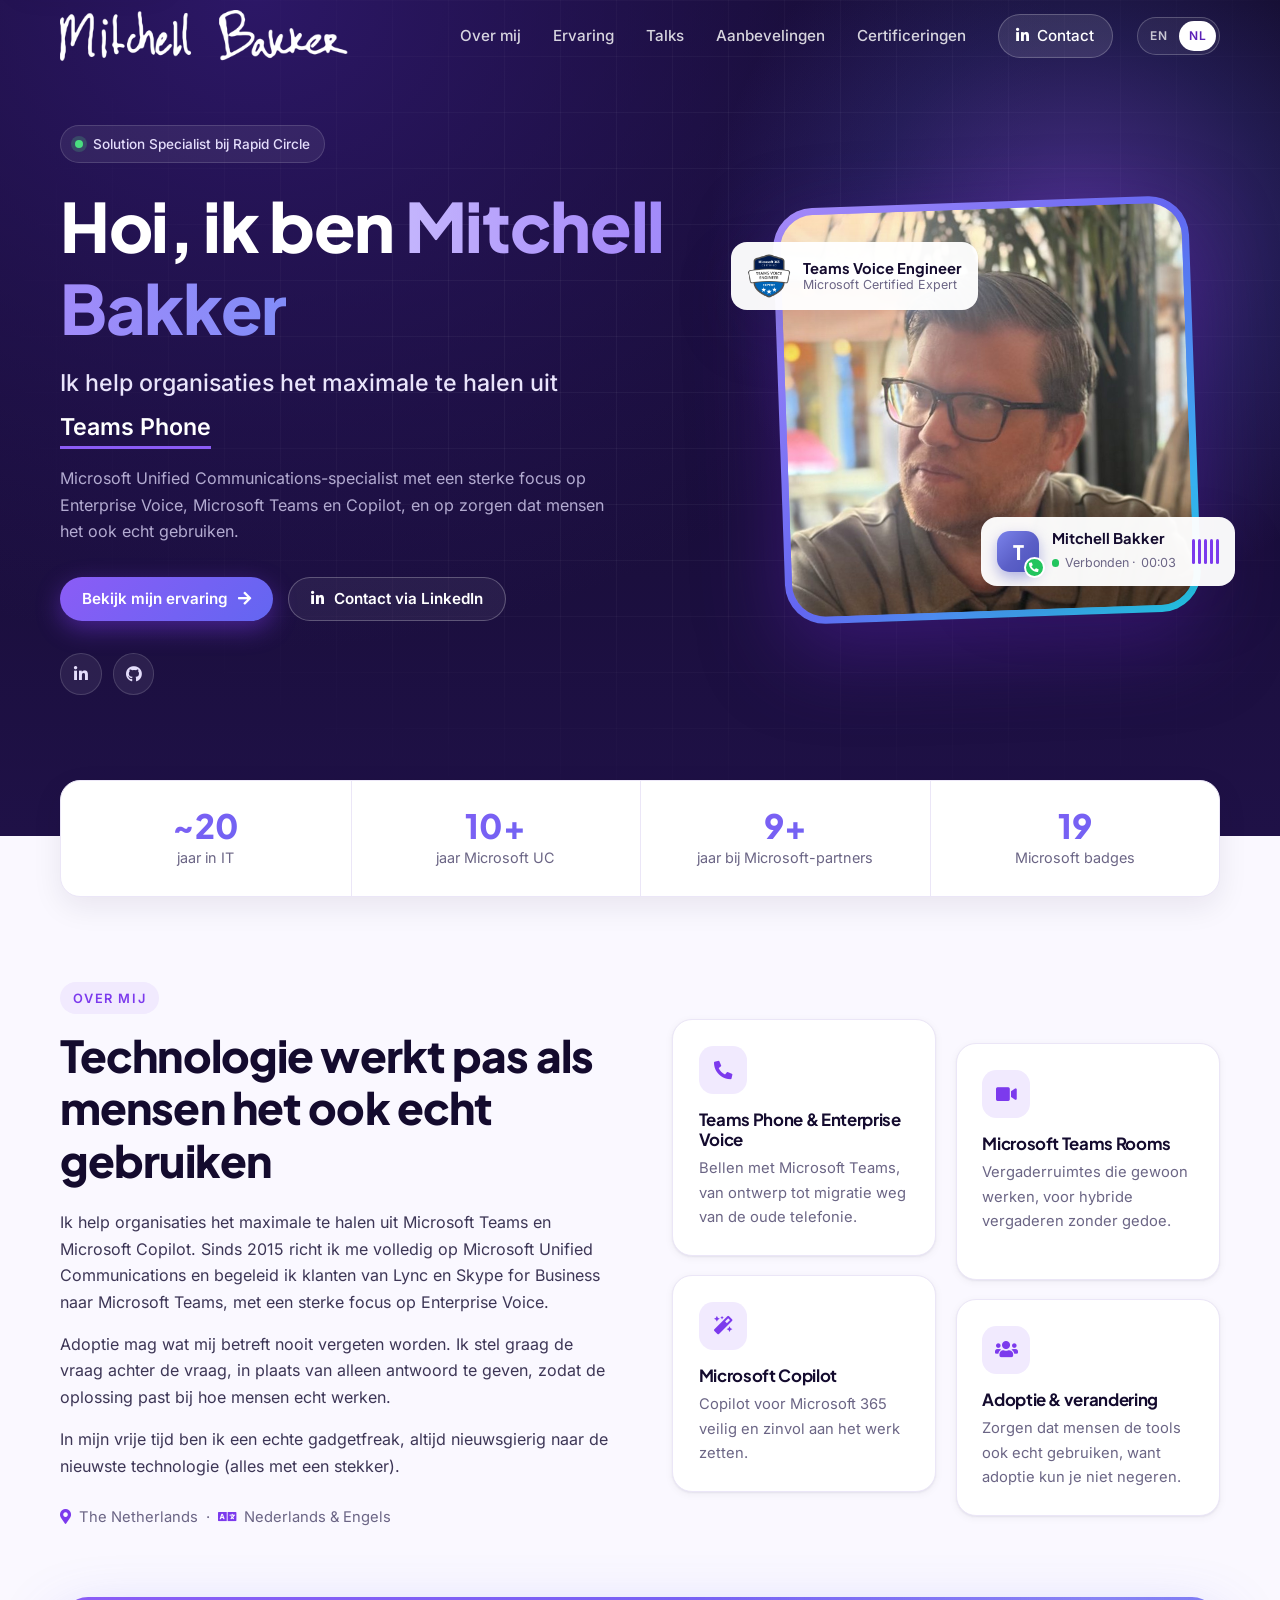
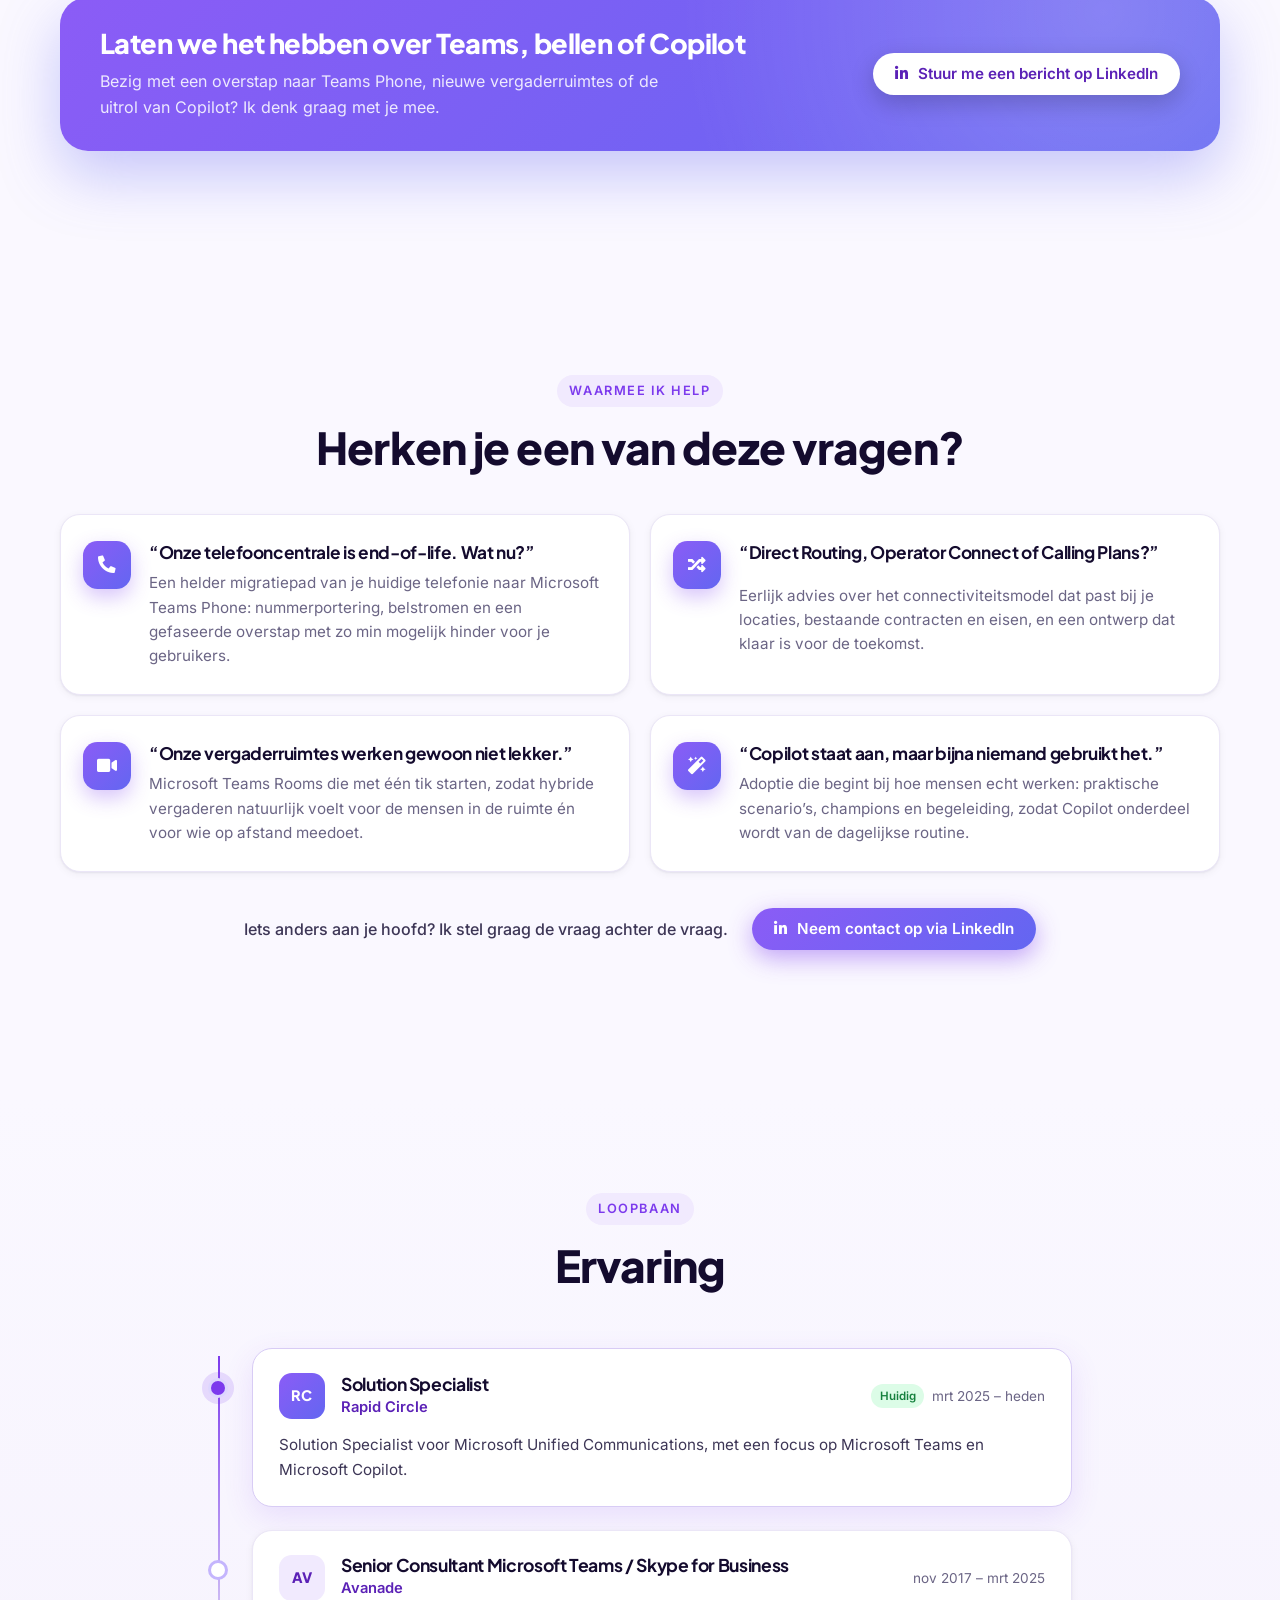
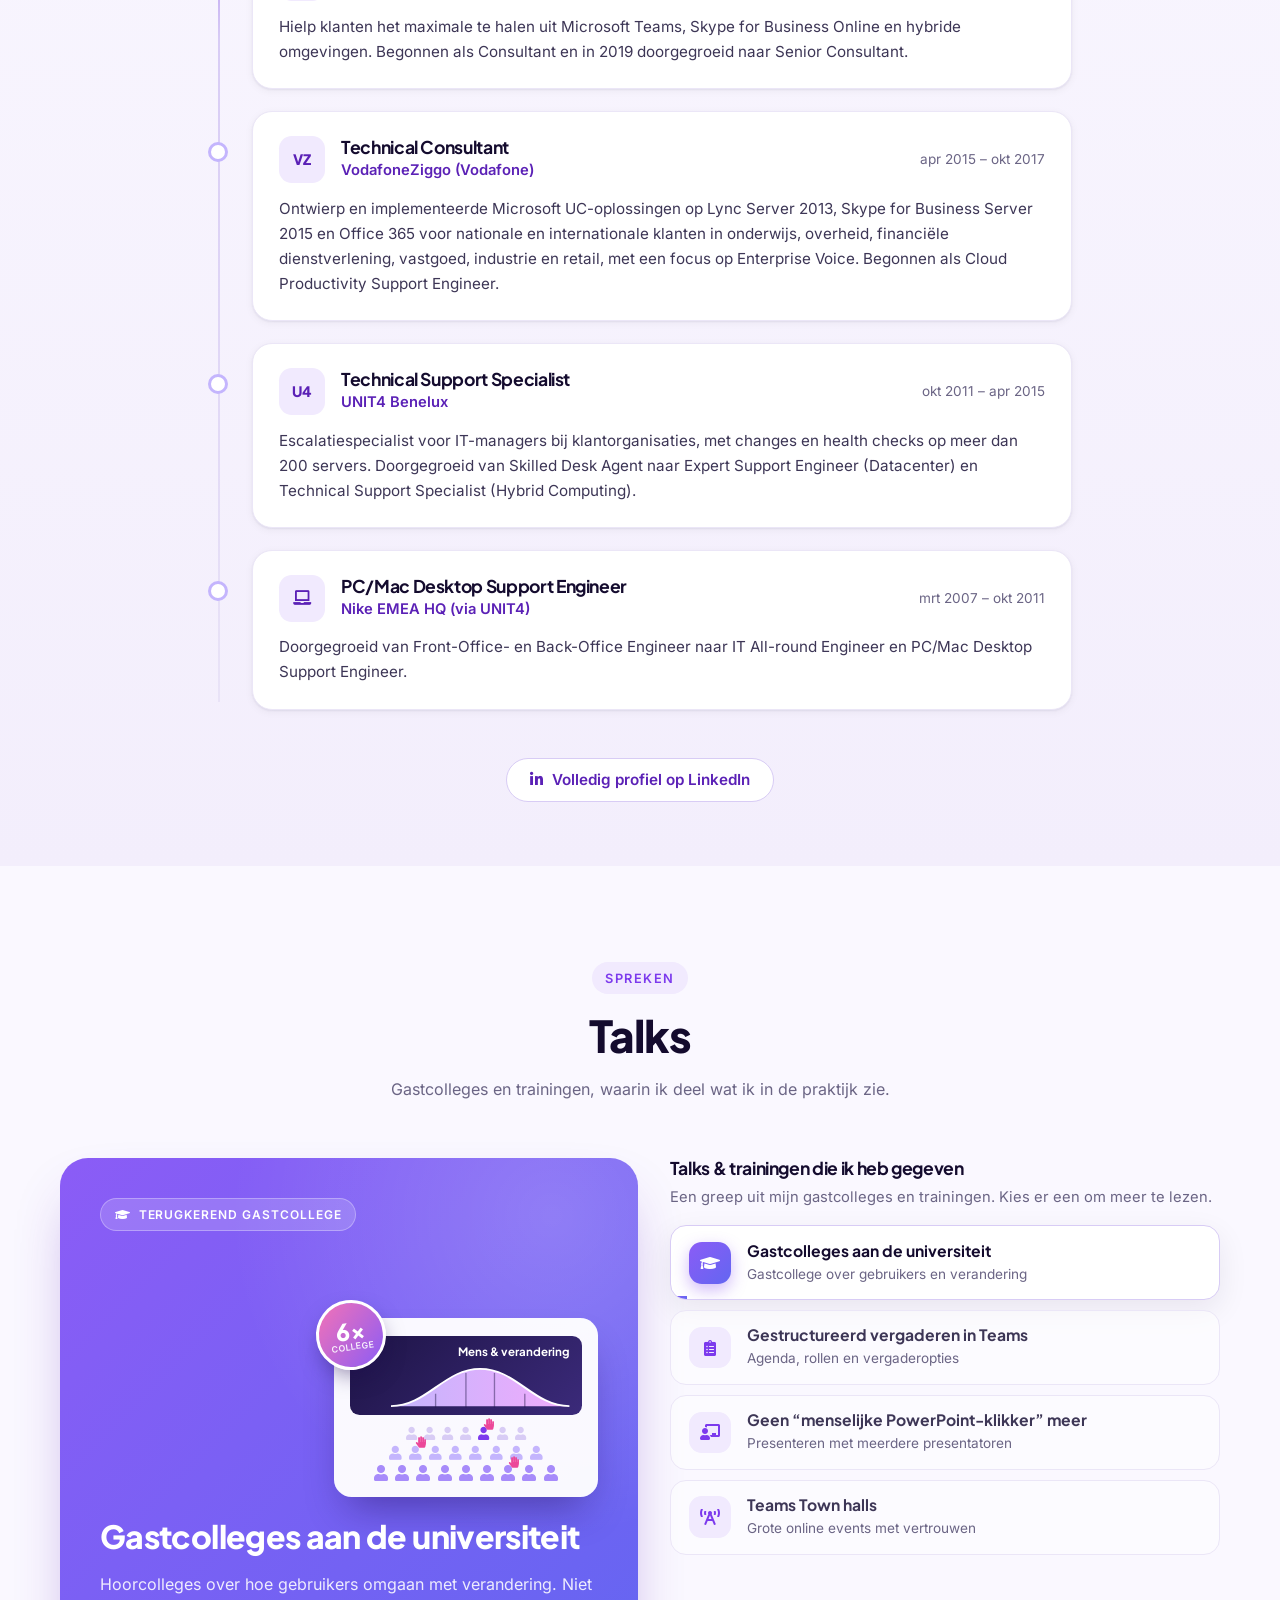
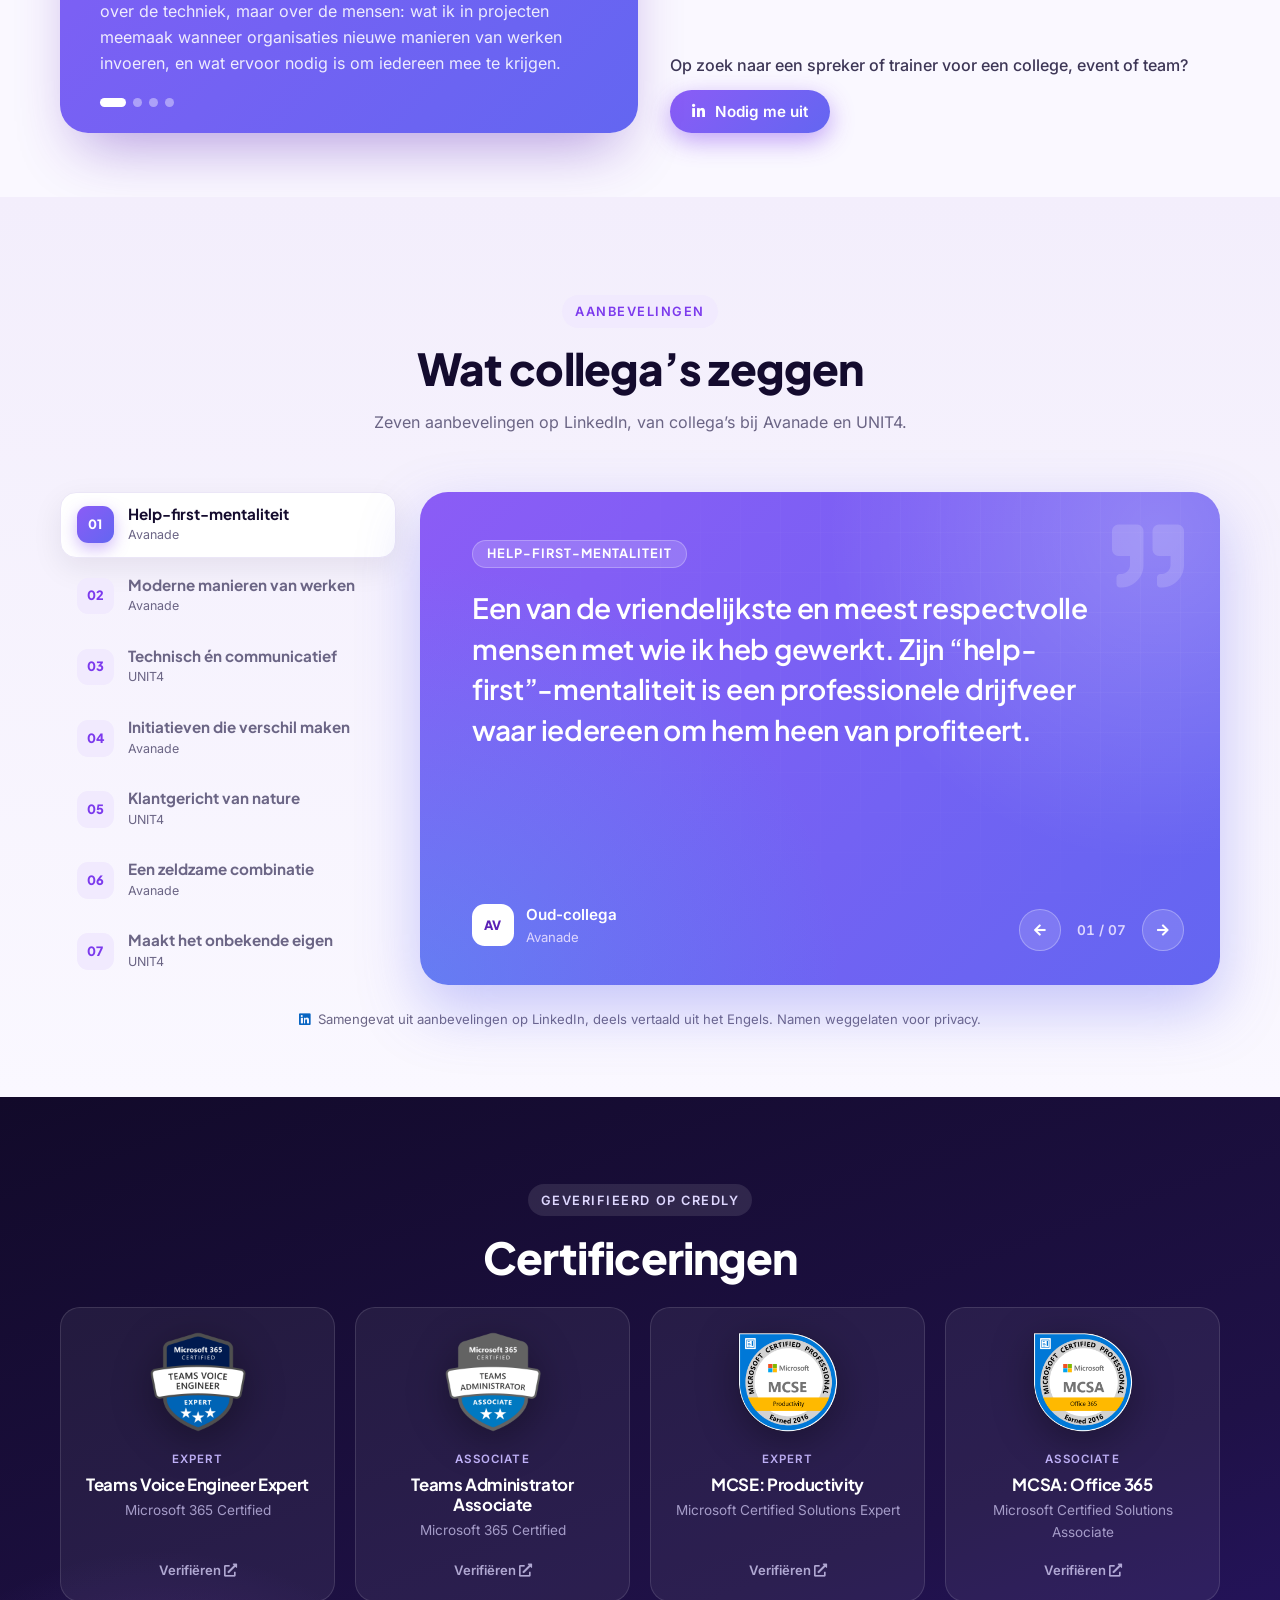
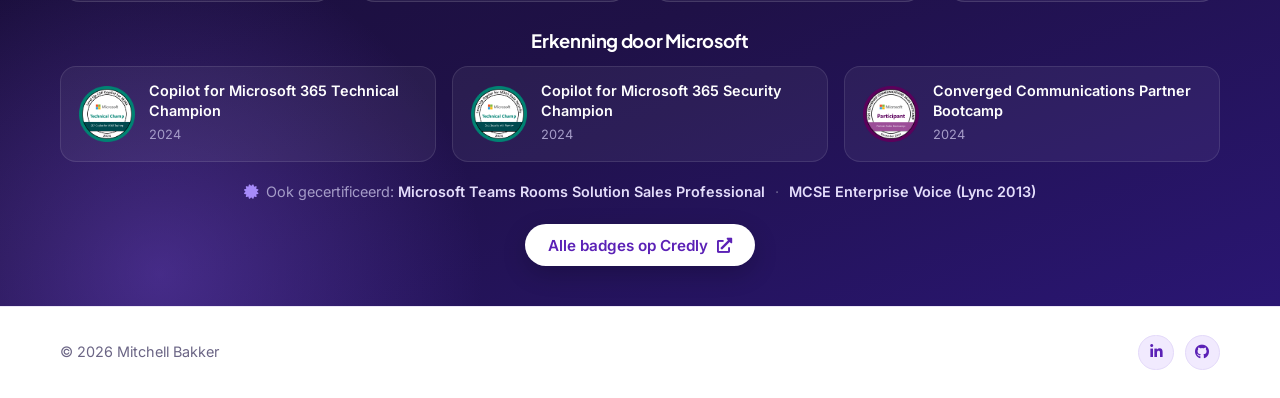
==== commit b22e48ae: "Birthday: more and bigger confetti, bigger hat, clickable note that opens a LinkedIn post The note n" ====
--- a/nl/index.html
+++ b/nl/index.html
@@ -38,7 +38,7 @@
     <link rel="preload" href="/assets/fonts/plus-jakarta-sans-latin.woff2" as="font" type="font/woff2" crossorigin>
     <link rel="stylesheet" href="/assets/css/fonts.css">
     <link rel="stylesheet" href="https://cdnjs.cloudflare.com/ajax/libs/font-awesome/5.15.3/css/all.min.css" integrity="sha512-iBBXm8fW90+nuLcSKlbmrPcLa0OT92xO1BIsZ+ywDWZCvqsWgccV3gFoRBv0z+8dLJgyAHIhR35VZc2oM/gI1w==" crossorigin="anonymous" referrerpolicy="no-referrer">
-    <link rel="stylesheet" href="/assets/css/main.css?v=20261116a">
+    <link rel="stylesheet" href="/assets/css/main.css?v=20261116b">
     <script>document.documentElement.classList.add("js");</script>
     <script type="application/ld+json">
     {
@@ -624,6 +624,6 @@
     <i class="fas fa-arrow-up" aria-hidden="true"></i>
 </a>
 
-<script src="/assets/js/main.js?v=20261116a"></script>
+<script src="/assets/js/main.js?v=20261116b"></script>
 </body>
 </html>
--- a/assets/css/main.css
+++ b/assets/css/main.css
@@ -847,42 +847,65 @@
   .is-active > .talk-visual, .tv-wave i, .tv-live::before, .is-active .tv-curve-line, 
 }
 
-/* Birthday (16 November): party hat, note and confetti; shown by main.js */
+/* Birthday (16 November): party hat, LinkedIn note and confetti; shown by main.js */
 .bday-hat {
-  position: absolute; z-index: 3; top: -3.3rem; right: 0.6rem; width: 4.2rem; height: 5.4rem;
+  position: absolute; z-index: 3; top: -5rem; right: -0.4rem; width: 6.3rem; height: 8.1rem;
   transform-origin: 50% 100%; transform: rotate(16deg); animation: bday-wiggle 2.6s ease-in-out infinite; pointer-events: none;
 }
 .bday-cone {
-  position: absolute; left: 0; right: 0; bottom: 0; height: 5rem;
-  background: repeating-linear-gradient(135deg, transparent 0 0.7rem, rgba(255, 255, 255, 0.35) 0.7rem 1.05rem), linear-gradient(160deg, #f472b6 0%, #8b5cf6 55%, #6366f1 100%);
+  position: absolute; left: 0; right: 0; bottom: 0; height: 7.5rem;
+  background: repeating-linear-gradient(135deg, transparent 0 1rem, rgba(255, 255, 255, 0.35) 1rem 1.5rem), linear-gradient(160deg, #f472b6 0%, #8b5cf6 55%, #6366f1 100%);
   clip-path: polygon(50% 0, 100% 100%, 0 100%);
 }
-.bday-cone::after { content: ''; position: absolute; left: 0; right: 0; bottom: 0; height: 0.5rem; background: #facc15; }
-.bday-pom { position: absolute; top: 0; left: 50%; width: 1.15rem; height: 1.15rem; margin-left: -0.575rem; border-radius: 50%; background: #facc15; box-shadow: 0 0 0 3px #fff; }
-@keyframes bday-wiggle { 0%, 100% { transform: rotate(16deg); } 50% { transform: rotate(7deg); } }
+.bday-cone::after { content: ""; position: absolute; left: 0; right: 0; bottom: 0; height: 0.7rem; background: #facc15; }
+.bday-pom { position: absolute; top: 0; left: 50%; width: 1.6rem; height: 1.6rem; margin-left: -0.8rem; border-radius: 50%; background: #facc15; box-shadow: 0 0 0 3px #fff; }
+@keyframes bday-wiggle { 0%, 100% { transform: rotate(16deg); } 50% { transform: rotate(6deg); } }
 
 .bday-note {
-  position: fixed; z-index: 95; left: 50%; top: 5.25rem; display: flex; align-items: center; gap: 0.6rem;
-  padding: 0.6rem 0.6rem 0.6rem 1.1rem; border-radius: 999px; color: #fff; font-family: var(--font-head); font-weight: 700;
-  background: linear-gradient(135deg, #f472b6, #8b5cf6 55%, #6366f1); box-shadow: 0 14px 30px -10px rgba(30, 12, 80, 0.55);
-  opacity: 0; transform: translate(-50%, -0.75rem); transition: opacity 0.4s ease, transform 0.4s ease; white-space: nowrap;
-}
-.bday-note.show { opacity: 1; transform: translate(-50%, 0); }
-.bday-note.is-hiding { opacity: 0; transform: translate(-50%, -0.75rem); }
+  position: fixed; z-index: 95; left: 50%; top: 5.4rem; display: flex; align-items: center; gap: 0.5rem;
+  padding: 0.45rem; border-radius: 999px; color: #fff;
+  background: linear-gradient(135deg, #f472b6, #8b5cf6 55%, #6366f1);
+  box-shadow: 0 18px 40px -12px rgba(30, 12, 80, 0.6), 0 0 0 4px rgba(255, 255, 255, 0.18);
+  opacity: 0; visibility: hidden; transform: translate(-50%, -1rem) scale(0.95);
+  transition: opacity 0.45s ease, transform 0.45s cubic-bezier(0.2, 1.4, 0.4, 1), visibility 0s 0.45s;
+}
+.bday-note.show { opacity: 1; visibility: visible; transform: translate(-50%, 0); transition-delay: 0s; animation: bday-pulse 2.8s ease-in-out 1s infinite; }
+@keyframes bday-pulse {
+  0%, 100% { box-shadow: 0 18px 40px -12px rgba(30, 12, 80, 0.6), 0 0 0 4px rgba(255, 255, 255, 0.18); }
+  50% { box-shadow: 0 18px 40px -12px rgba(30, 12, 80, 0.6), 0 0 0 10px rgba(244, 114, 182, 0.25); }
+}
+.bday-link { display: flex; align-items: center; gap: 0.85rem; padding: 0.35rem 0.5rem 0.35rem 0.75rem; border-radius: 999px; color: #fff; text-decoration: none; }
+.bday-link:hover .bday-in, .bday-link:focus-visible .bday-in { transform: scale(1.1) rotate(-6deg); }
+.bday-link:focus-visible { outline: 3px solid #fff; outline-offset: 2px; }
+.bday-emoji { font-size: 2rem; line-height: 1; }
+.bday-text { display: grid; line-height: 1.2; }
+.bday-text strong { font-family: var(--font-head); font-size: 1.2rem; font-weight: 800; white-space: nowrap; }
+.bday-text small { font-size: 0.92rem; font-weight: 600; color: rgba(255, 255, 255, 0.92); white-space: nowrap; }
+.bday-in {
+  display: grid; place-items: center; flex: none; width: 2.7rem; height: 2.7rem; border-radius: 50%; background: #fff; color: #0a66c2;
+  font-size: 1.25rem; transition: transform 0.2s ease;
+}
 .bday-close {
-  display: grid; place-items: center; width: 1.9rem; height: 1.9rem; border: 0; border-radius: 50%; cursor: pointer;
-  color: #fff; background: rgba(255, 255, 255, 0.2); font-size: 0.85rem;
+  display: grid; place-items: center; flex: none; width: 2.1rem; height: 2.1rem; margin-right: 0.25rem; border: 0; border-radius: 50%; cursor: pointer;
+  color: #fff; background: rgba(255, 255, 255, 0.2); font-size: 0.9rem;
 }
 .bday-close:hover, .bday-close:focus-visible { background: rgba(255, 255, 255, 0.35); }
 .bday-confetti { position: fixed; inset: 0; z-index: 150; width: 100%; height: 100%; pointer-events: none; }
 @media (max-width: 640px) {
-  .bday-note { top: auto; bottom: 1rem; left: 1rem; font-size: 0.9rem; transform: translateY(0.75rem); }
+  .bday-note { top: auto; bottom: 1rem; left: 1rem; right: 1rem; transform: translateY(1rem) scale(0.95); }
   .bday-note.show { transform: none; }
-  .bday-note.is-hiding { transform: translateY(0.75rem); }
-  .bday-hat { top: -2.5rem; right: 0.2rem; width: 3rem; height: 3.9rem; }
-  .bday-cone { height: 3.6rem; }
-  .bday-pom { width: 0.85rem; height: 0.85rem; margin-left: -0.425rem; }
+  .bday-link { flex: 1; min-width: 0; gap: 0.6rem; padding-left: 0.5rem; padding-right: 0.25rem; }
+  .bday-text { min-width: 0; }
+  .bday-text strong, .bday-text small { white-space: normal; }
+  .bday-emoji { font-size: 1.6rem; }
+  .bday-text strong { font-size: 1.02rem; }
+  .bday-text small { font-size: 0.82rem; }
+  .bday-in { display: none; }
+  .bday-note-open .to-top { bottom: 6rem; }
+  .bday-hat { top: -3.6rem; right: -0.6rem; width: 4.5rem; height: 5.8rem; }
+  .bday-cone { height: 5.3rem; }
+  .bday-pom { width: 1.2rem; height: 1.2rem; margin-left: -0.6rem; }
 }
 @media (prefers-reduced-motion: reduce) {
-  .bday-hat { animation: none; }
-}
+  .bday-hat, .bday-note.show { animation: none; }
+}
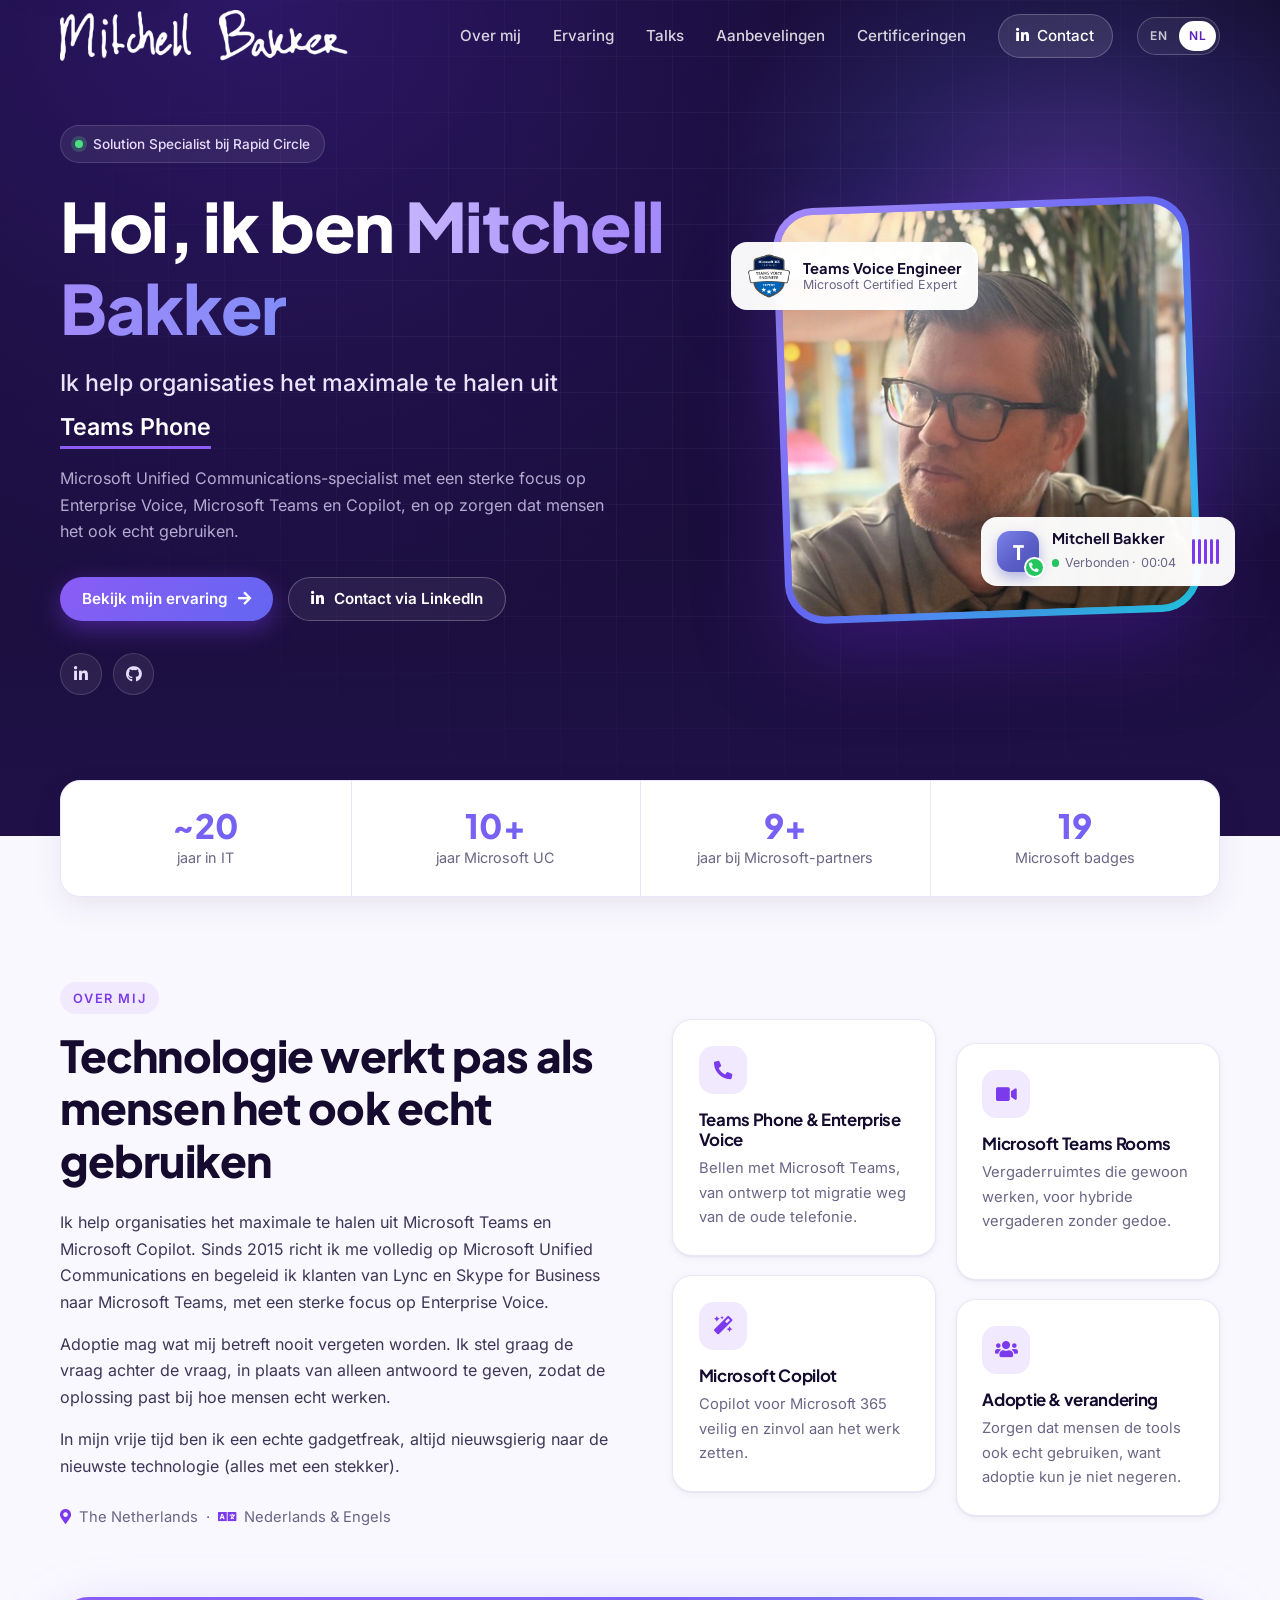
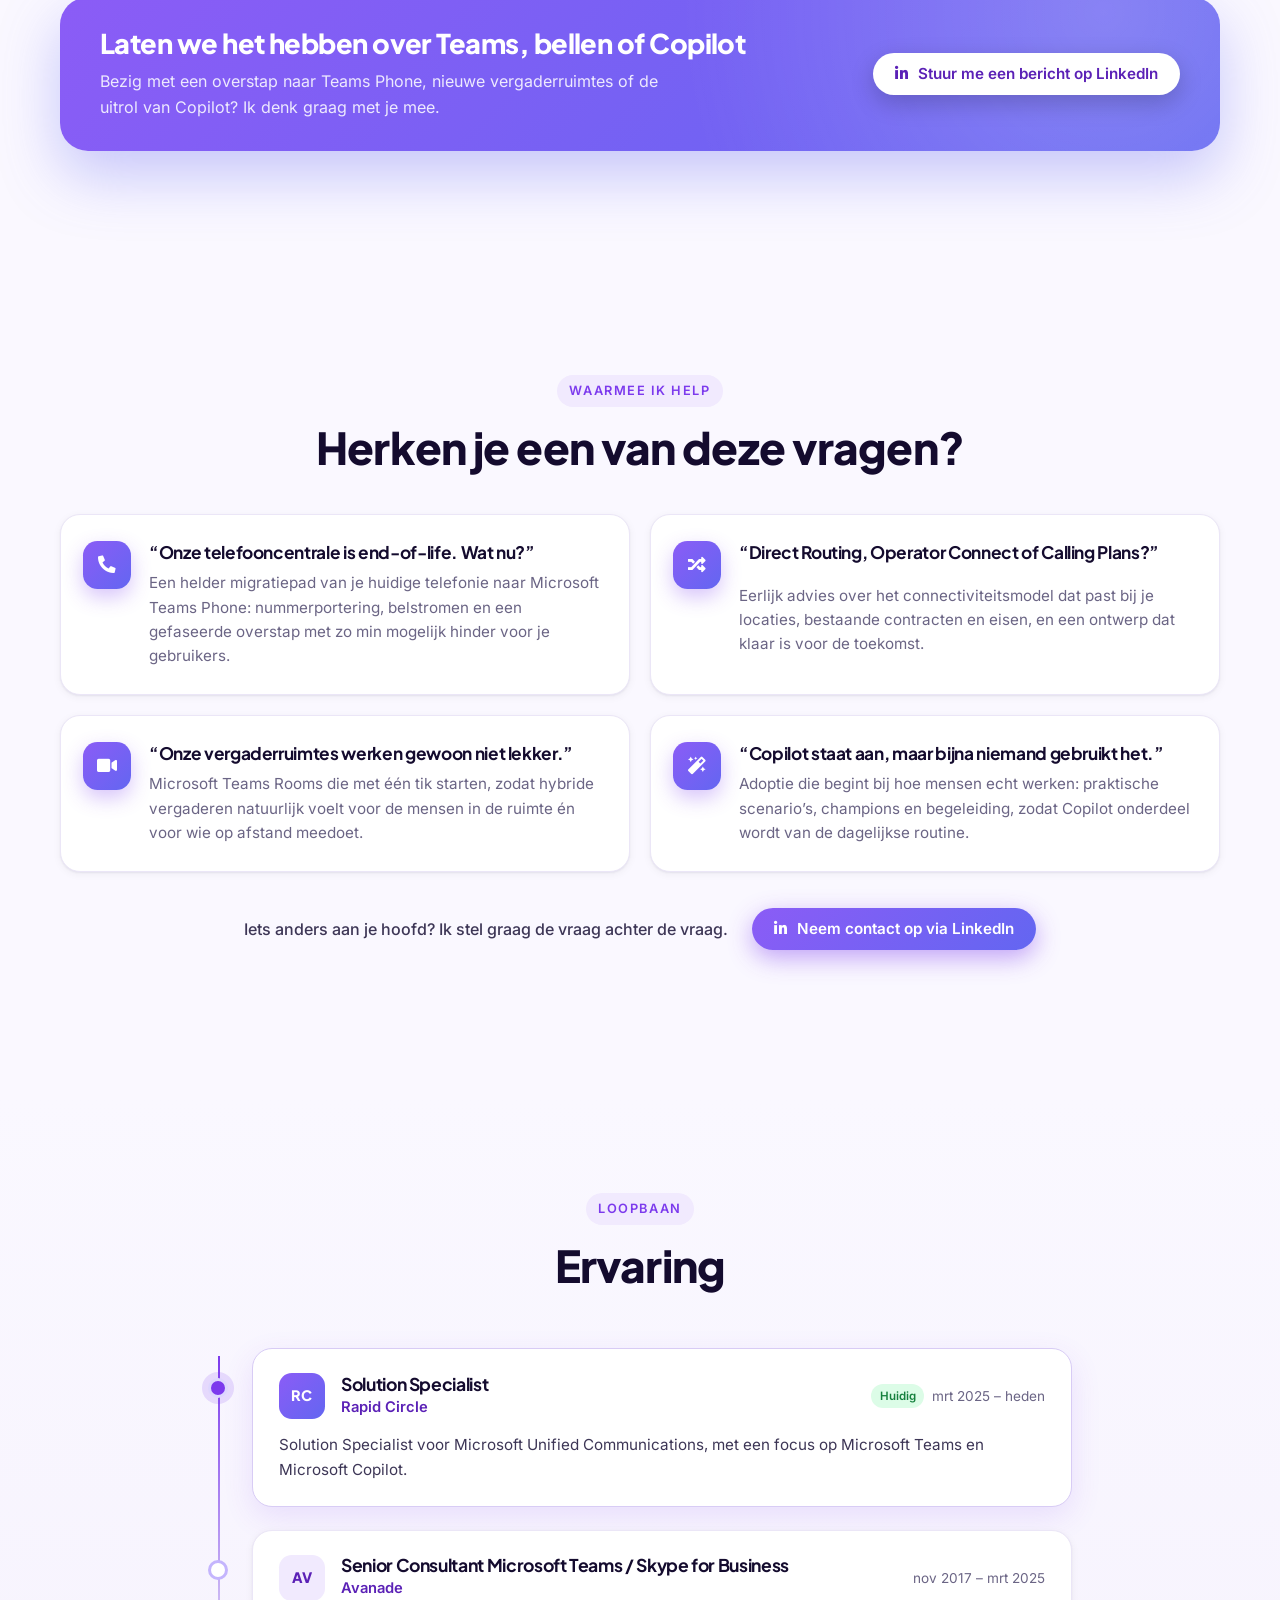
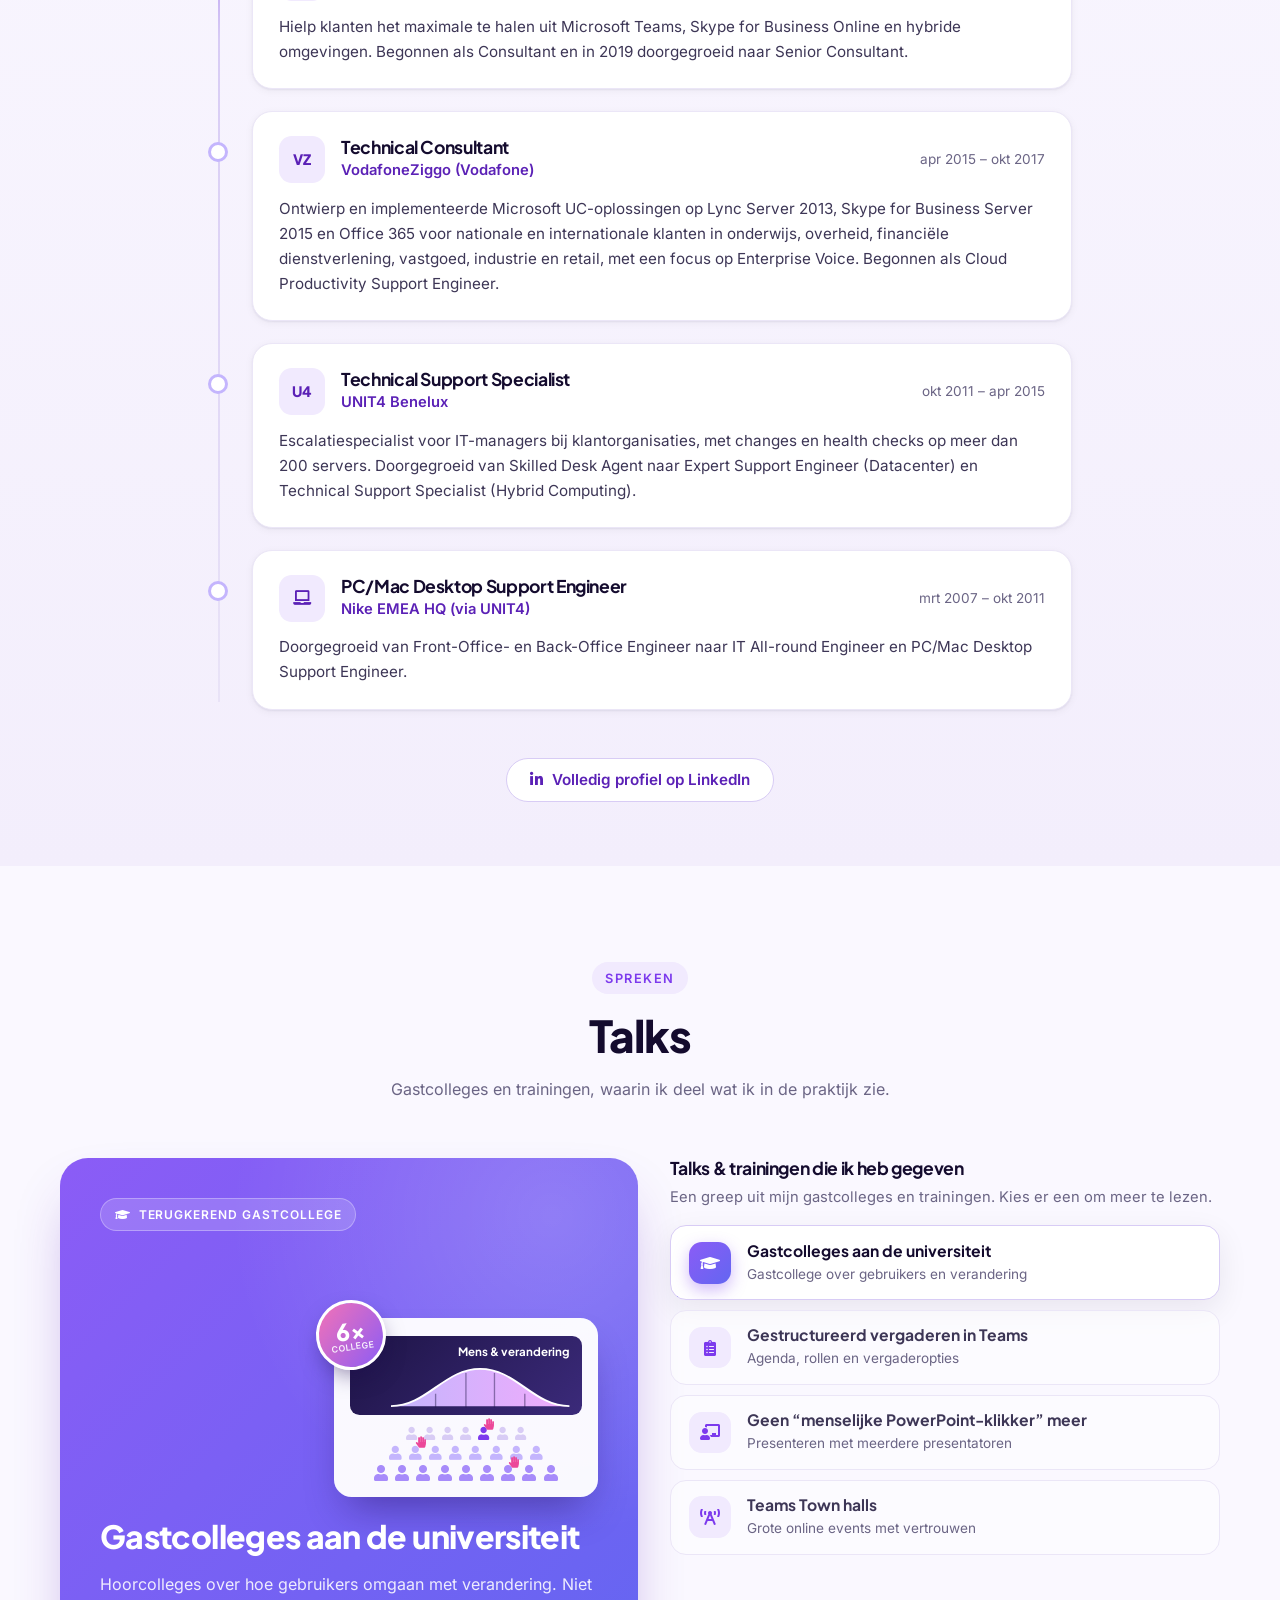
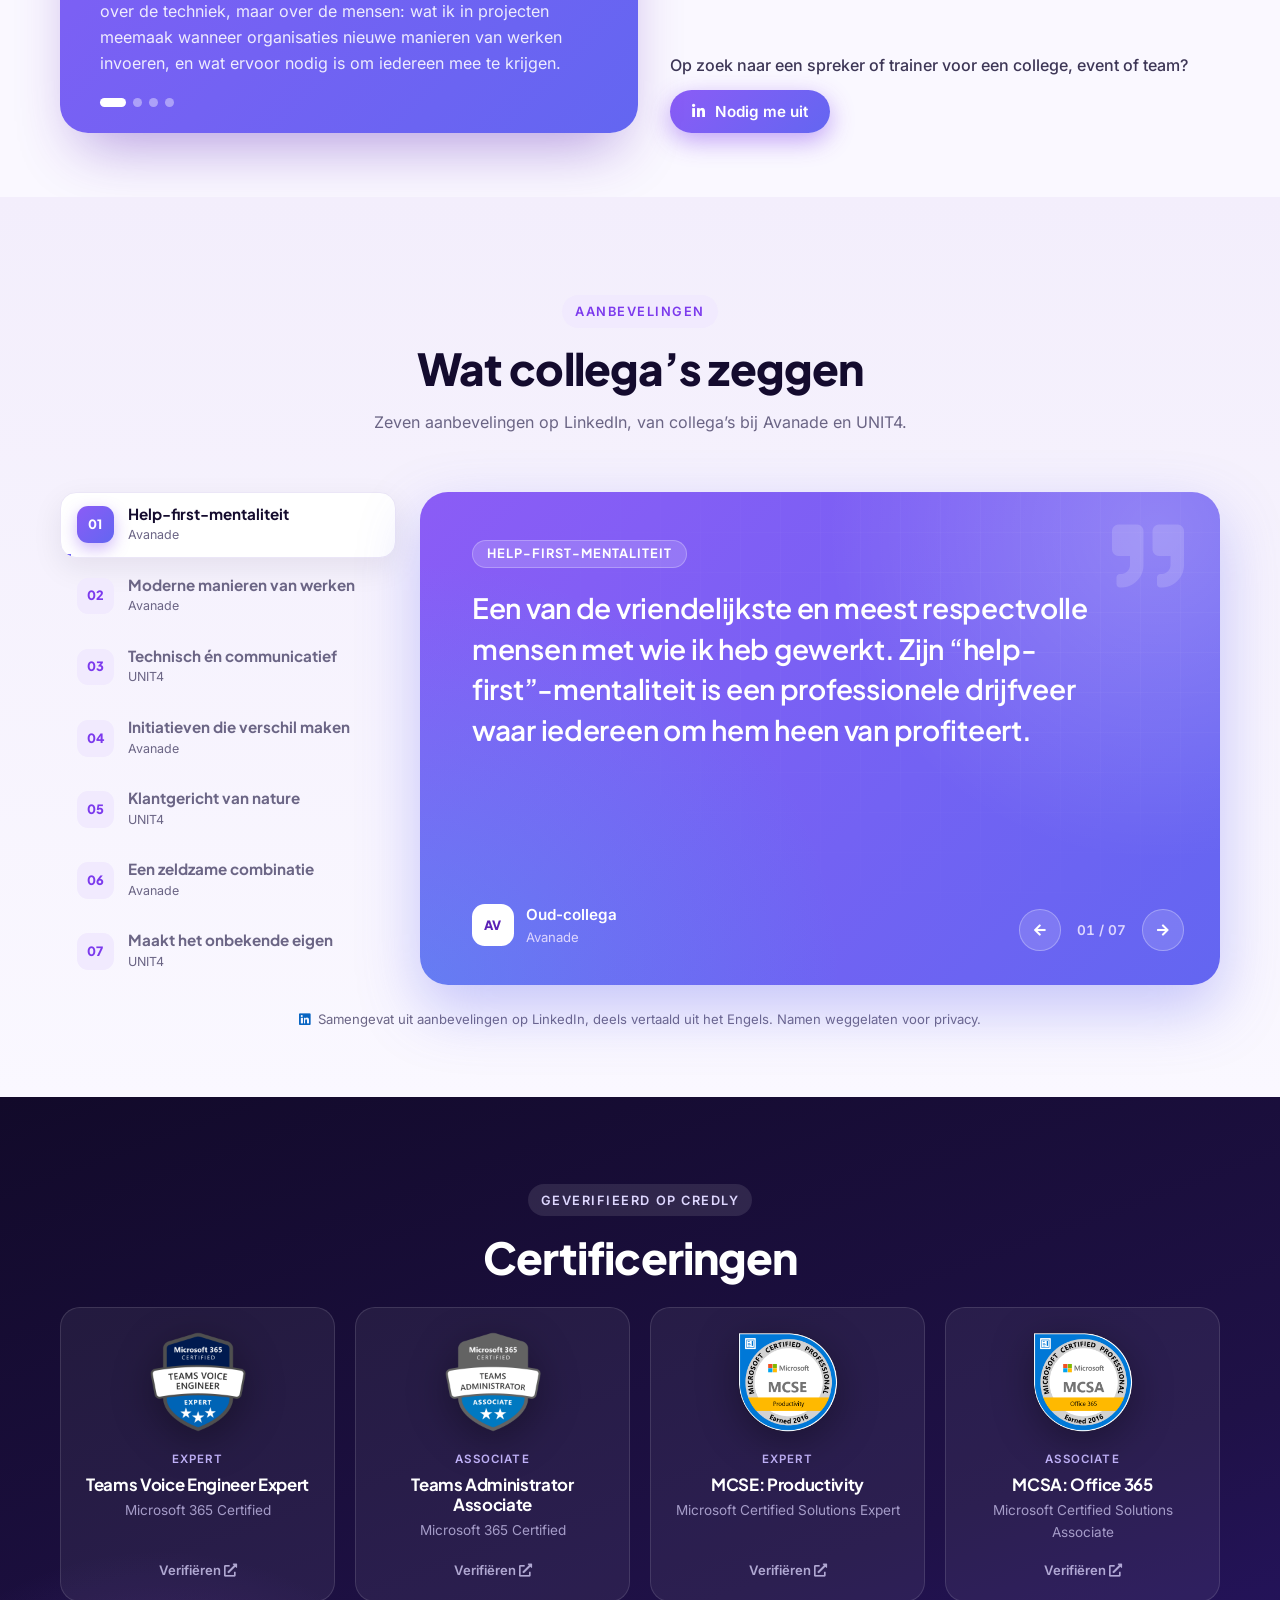
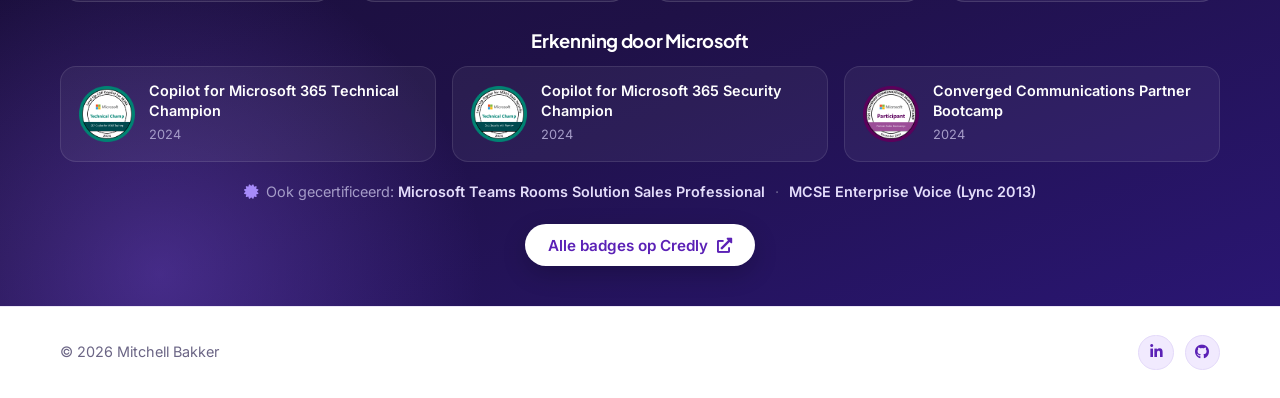
==== commit ec6442d9: "Birthday: confetti explosion over the whole screen Centre burst, two corner cannons, two extra pops " ====
--- a/nl/index.html
+++ b/nl/index.html
@@ -38,7 +38,7 @@
     <link rel="preload" href="/assets/fonts/plus-jakarta-sans-latin.woff2" as="font" type="font/woff2" crossorigin>
     <link rel="stylesheet" href="/assets/css/fonts.css">
     <link rel="stylesheet" href="https://cdnjs.cloudflare.com/ajax/libs/font-awesome/5.15.3/css/all.min.css" integrity="sha512-iBBXm8fW90+nuLcSKlbmrPcLa0OT92xO1BIsZ+ywDWZCvqsWgccV3gFoRBv0z+8dLJgyAHIhR35VZc2oM/gI1w==" crossorigin="anonymous" referrerpolicy="no-referrer">
-    <link rel="stylesheet" href="/assets/css/main.css?v=20261116b">
+    <link rel="stylesheet" href="/assets/css/main.css?v=20261116c">
     <script>document.documentElement.classList.add("js");</script>
     <script type="application/ld+json">
     {
@@ -624,6 +624,6 @@
     <i class="fas fa-arrow-up" aria-hidden="true"></i>
 </a>
 
-<script src="/assets/js/main.js?v=20261116b"></script>
+<script src="/assets/js/main.js?v=20261116c"></script>
 </body>
 </html>
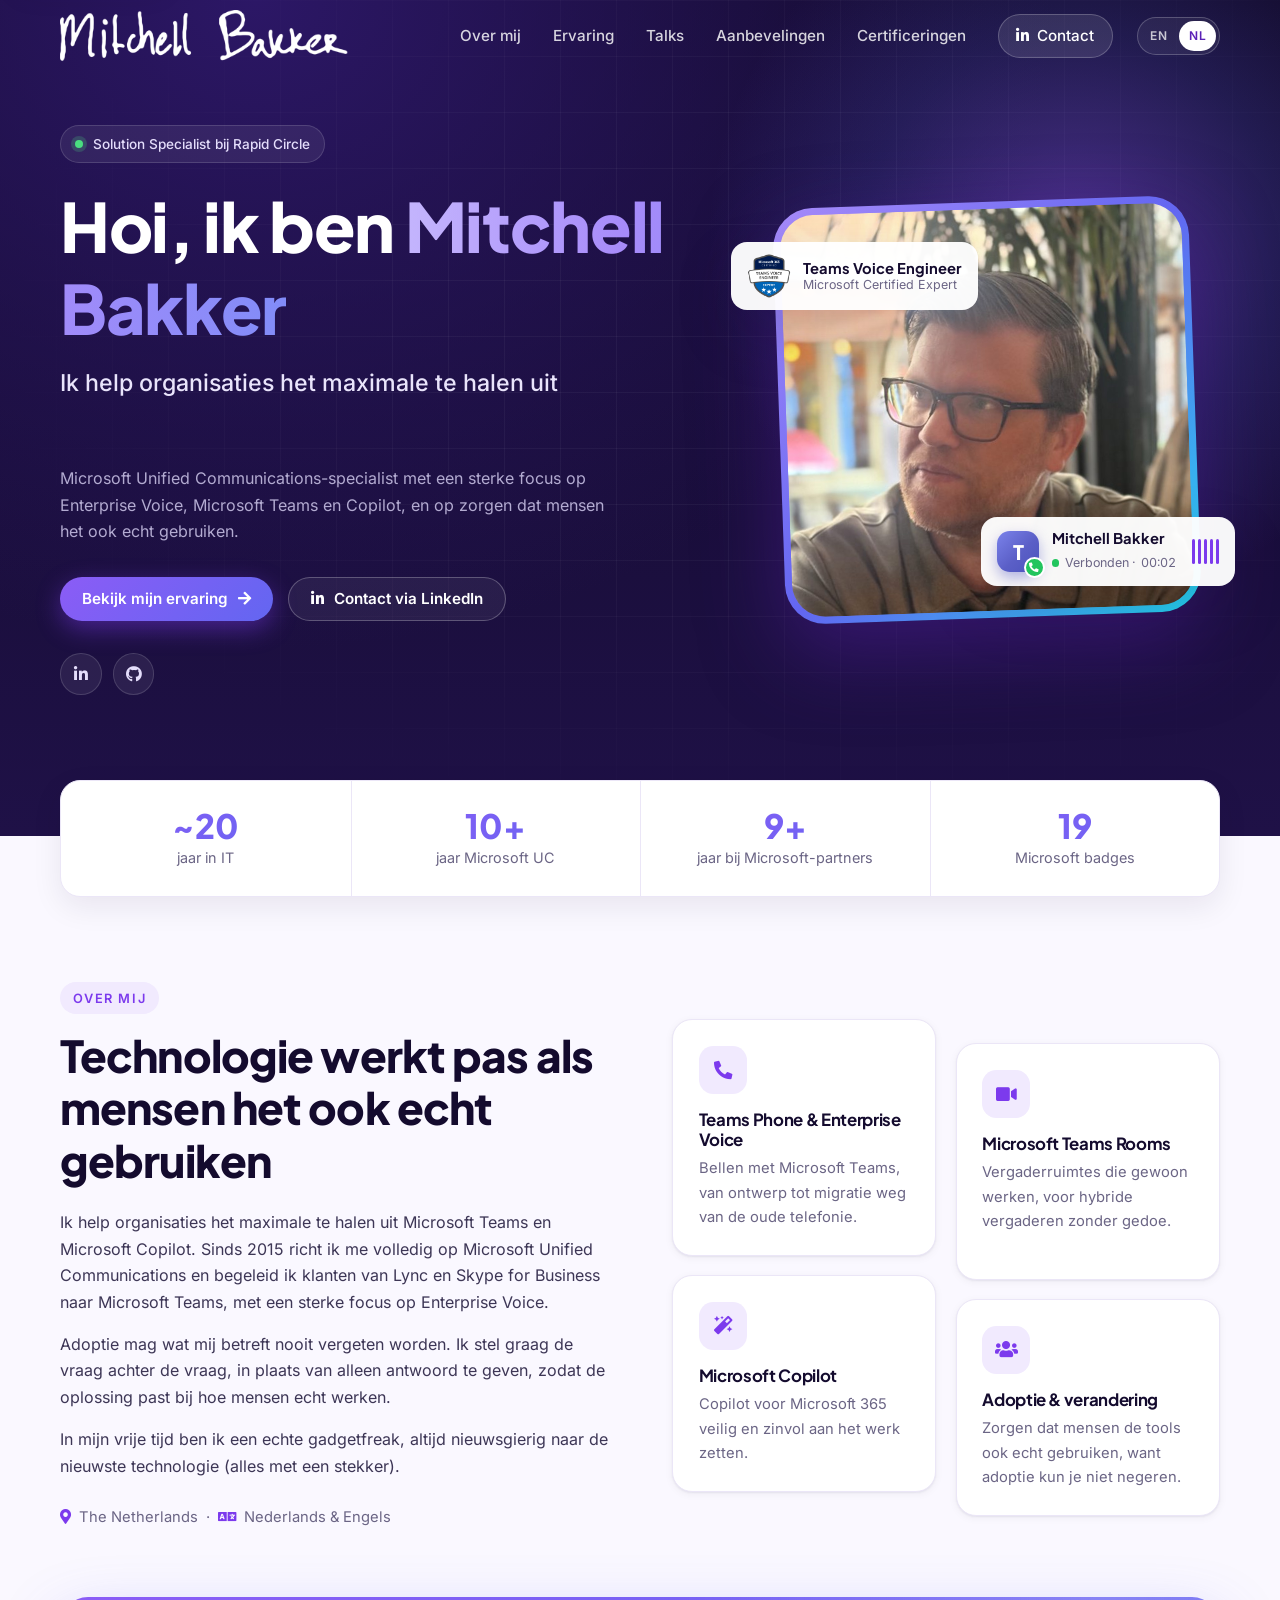
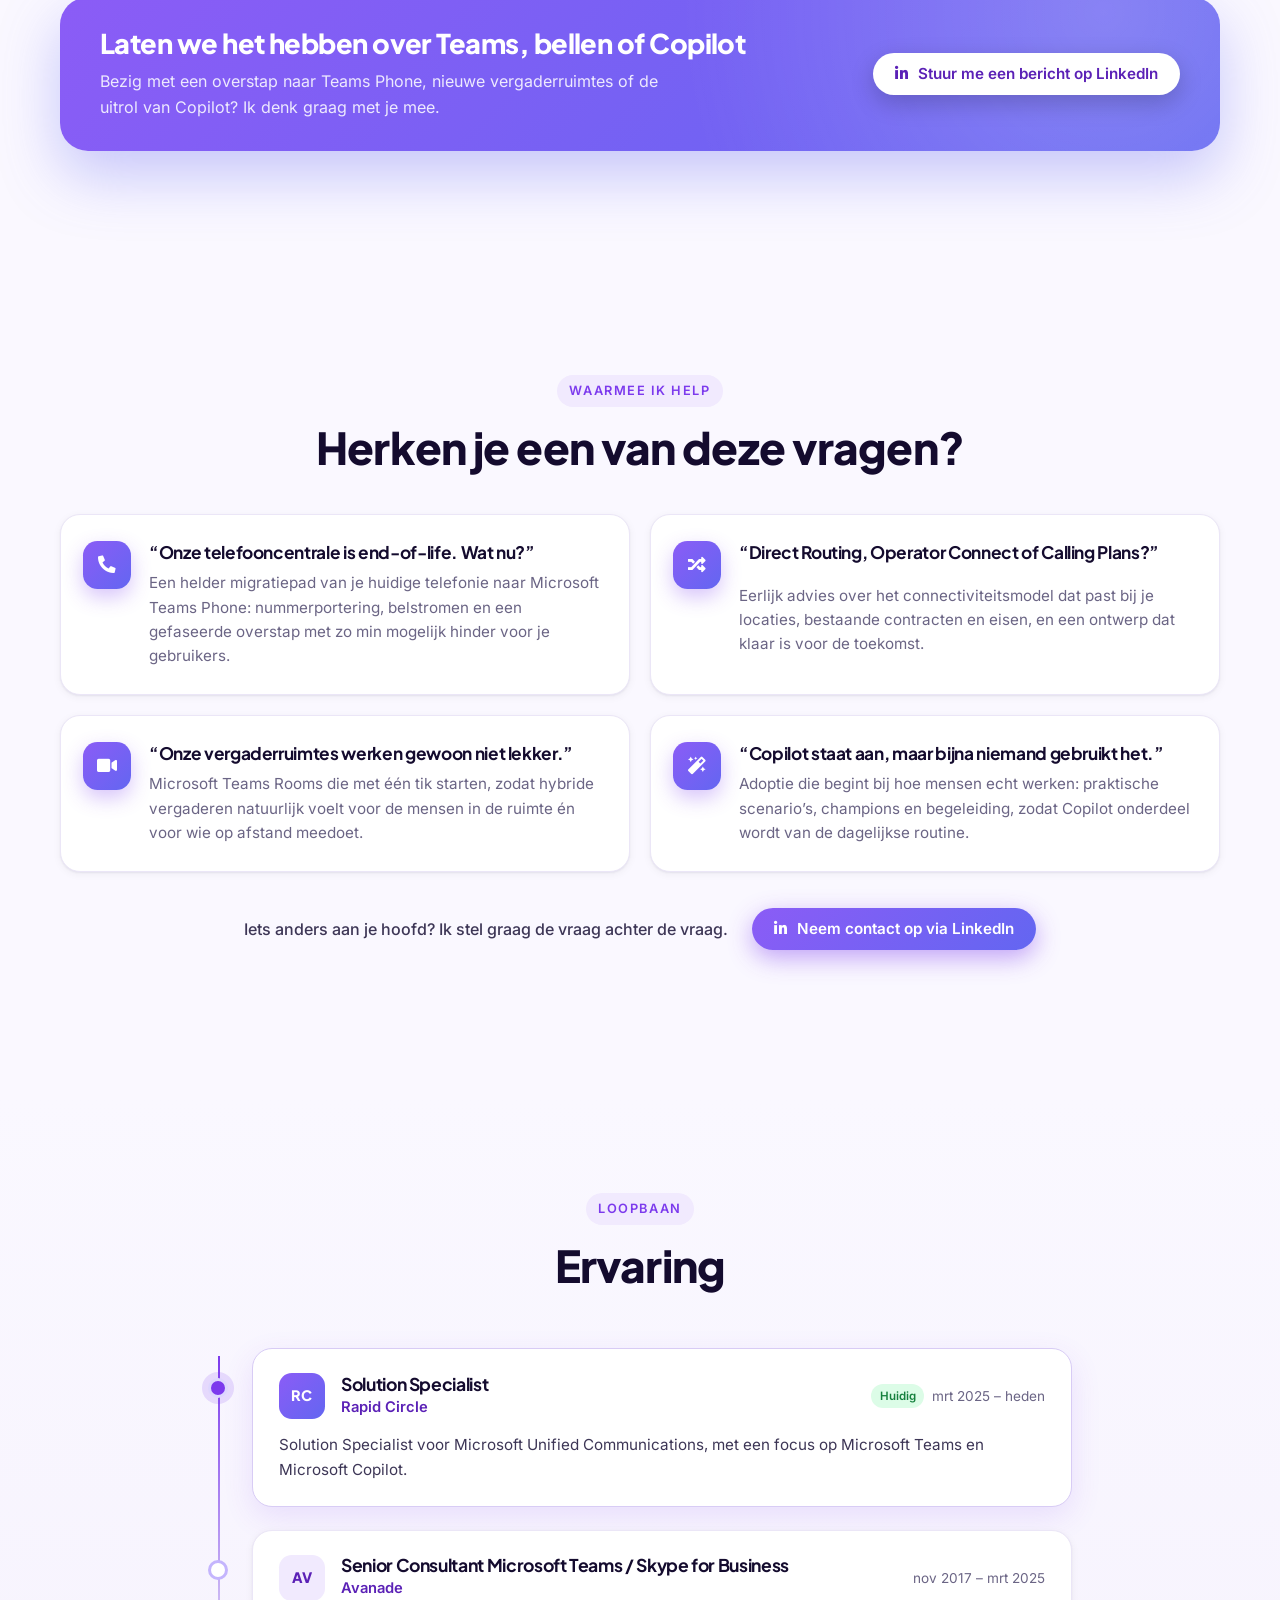
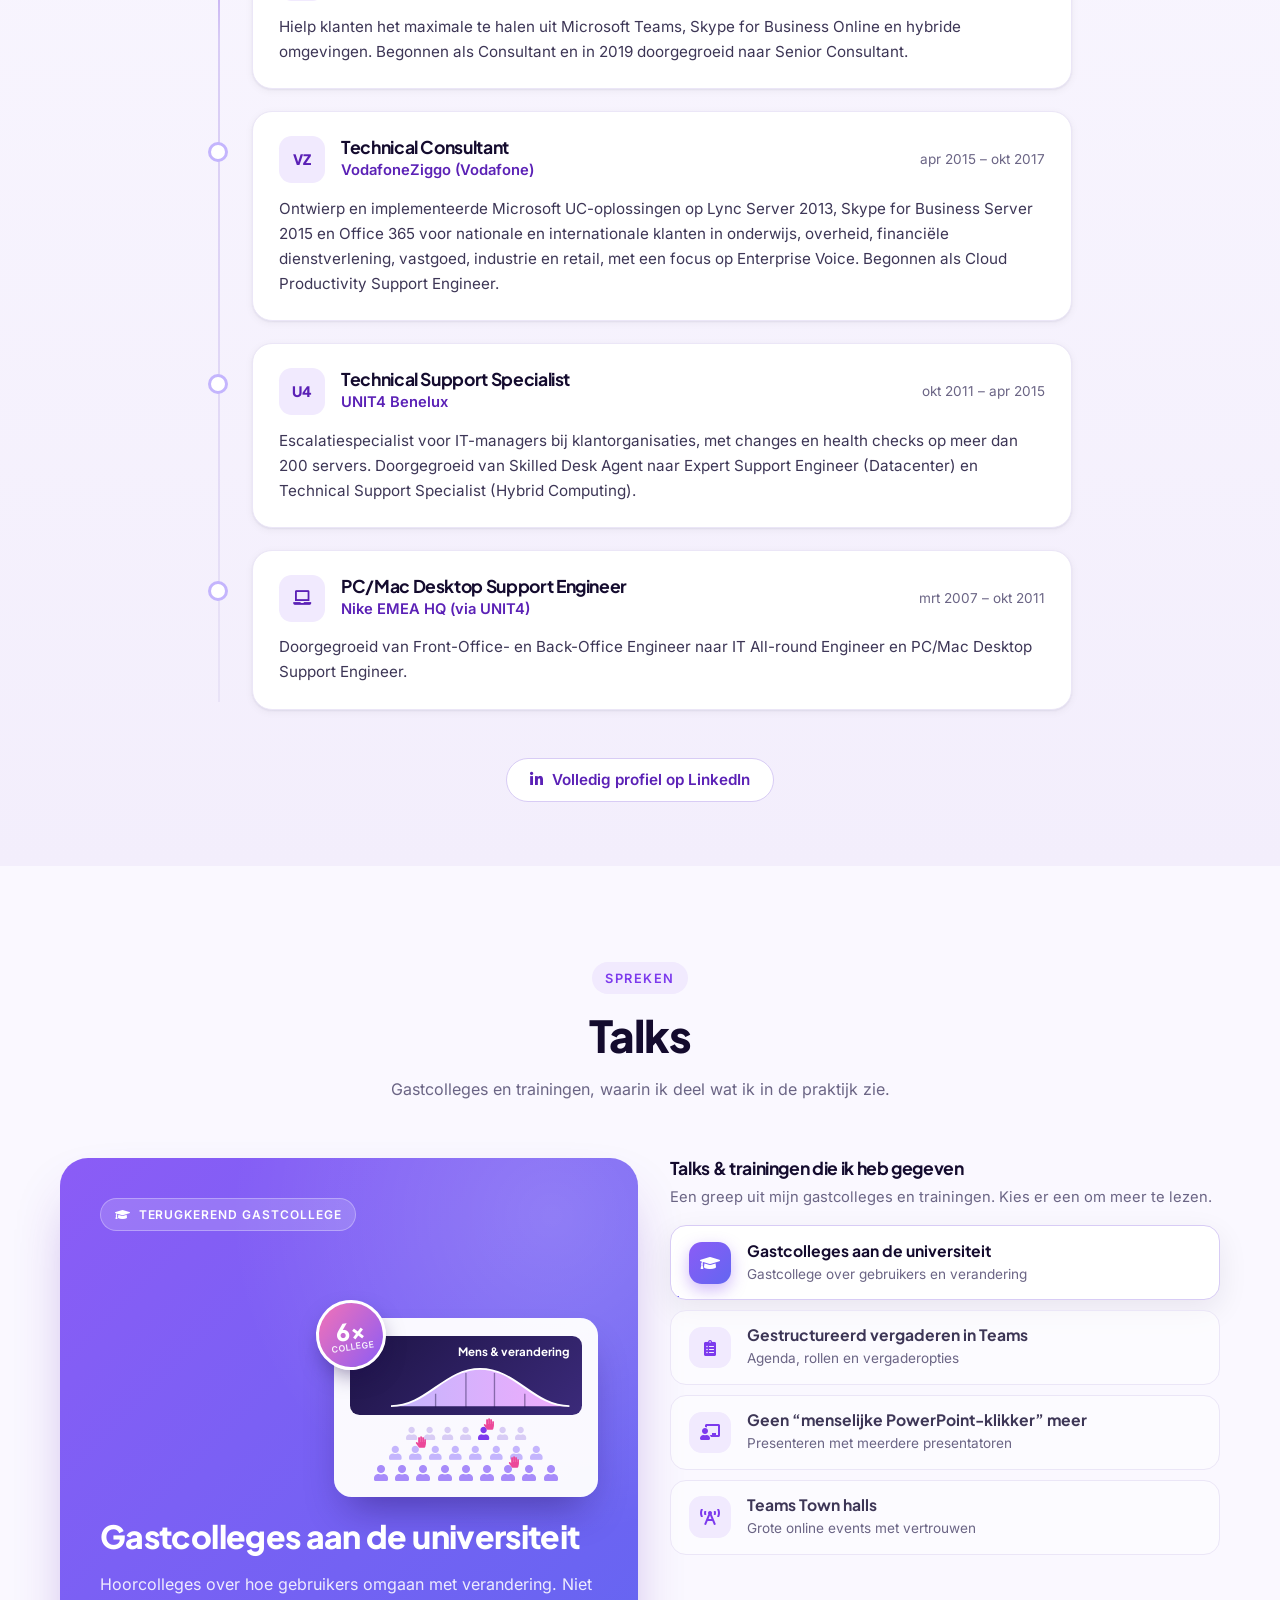
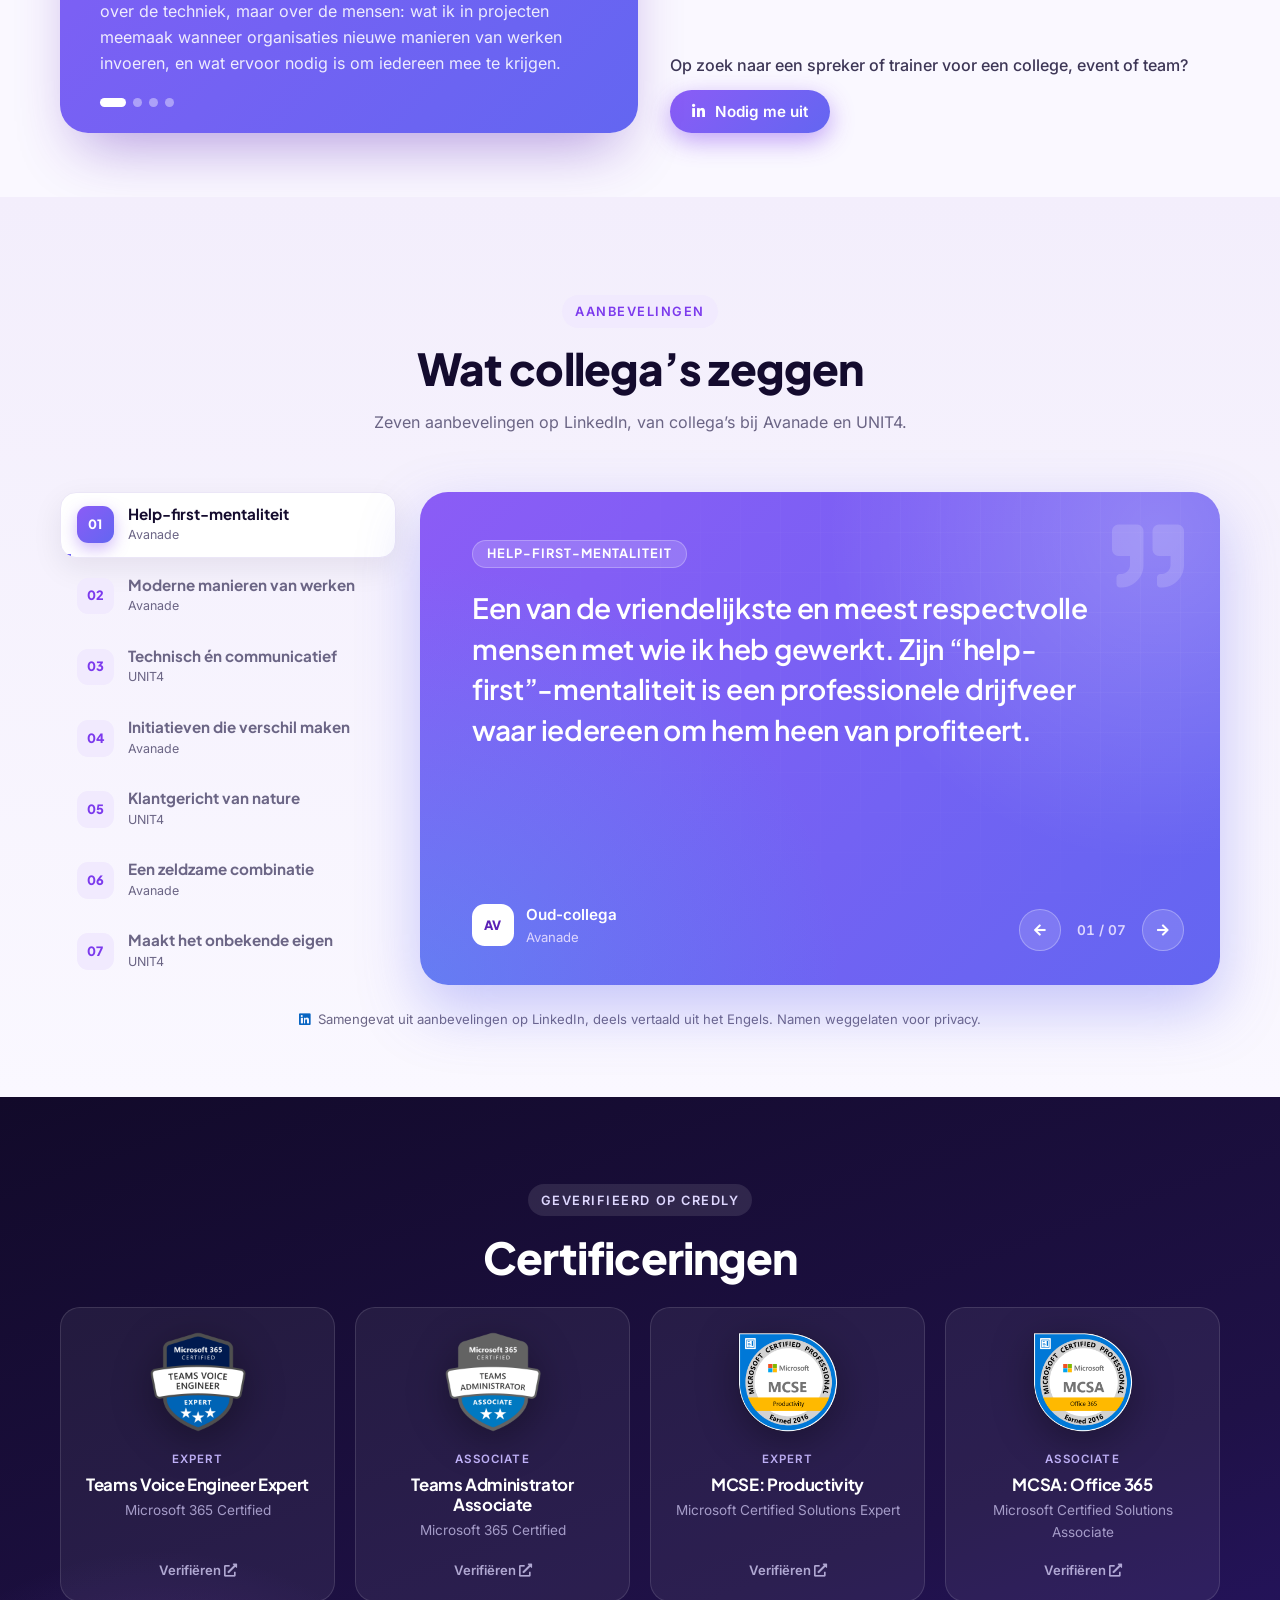
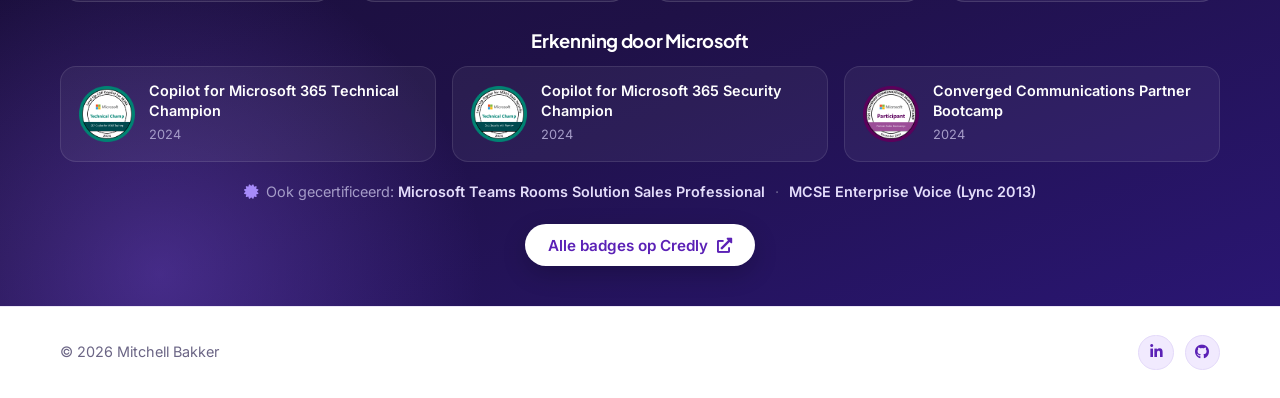
==== commit 0c9849b3: "Birthday: remove the party hat from the photo Co-Authored-By: Claude Opus 5.5 <noreply@anthropic.com" ====
--- a/nl/index.html
+++ b/nl/index.html
@@ -38,7 +38,7 @@
     <link rel="preload" href="/assets/fonts/plus-jakarta-sans-latin.woff2" as="font" type="font/woff2" crossorigin>
     <link rel="stylesheet" href="/assets/css/fonts.css">
     <link rel="stylesheet" href="https://cdnjs.cloudflare.com/ajax/libs/font-awesome/5.15.3/css/all.min.css" integrity="sha512-iBBXm8fW90+nuLcSKlbmrPcLa0OT92xO1BIsZ+ywDWZCvqsWgccV3gFoRBv0z+8dLJgyAHIhR35VZc2oM/gI1w==" crossorigin="anonymous" referrerpolicy="no-referrer">
-    <link rel="stylesheet" href="/assets/css/main.css?v=20261116c">
+    <link rel="stylesheet" href="/assets/css/main.css?v=20261116d">
     <script>document.documentElement.classList.add("js");</script>
     <script type="application/ld+json">
     {
@@ -624,6 +624,6 @@
     <i class="fas fa-arrow-up" aria-hidden="true"></i>
 </a>
 
-<script src="/assets/js/main.js?v=20261116c"></script>
+<script src="/assets/js/main.js?v=20261116d"></script>
 </body>
 </html>
--- a/assets/css/main.css
+++ b/assets/css/main.css
@@ -847,20 +847,7 @@
   .is-active > .talk-visual, .tv-wave i, .tv-live::before, .is-active .tv-curve-line, 
 }
 
-/* Birthday (16 November): party hat, LinkedIn note and confetti; shown by main.js */
-.bday-hat {
-  position: absolute; z-index: 3; top: -5rem; right: -0.4rem; width: 6.3rem; height: 8.1rem;
-  transform-origin: 50% 100%; transform: rotate(16deg); animation: bday-wiggle 2.6s ease-in-out infinite; pointer-events: none;
-}
-.bday-cone {
-  position: absolute; left: 0; right: 0; bottom: 0; height: 7.5rem;
-  background: repeating-linear-gradient(135deg, transparent 0 1rem, rgba(255, 255, 255, 0.35) 1rem 1.5rem), linear-gradient(160deg, #f472b6 0%, #8b5cf6 55%, #6366f1 100%);
-  clip-path: polygon(50% 0, 100% 100%, 0 100%);
-}
-.bday-cone::after { content: ""; position: absolute; left: 0; right: 0; bottom: 0; height: 0.7rem; background: #facc15; }
-.bday-pom { position: absolute; top: 0; left: 50%; width: 1.6rem; height: 1.6rem; margin-left: -0.8rem; border-radius: 50%; background: #facc15; box-shadow: 0 0 0 3px #fff; }
-@keyframes bday-wiggle { 0%, 100% { transform: rotate(16deg); } 50% { transform: rotate(6deg); } }
-
+/* Birthday (16 November): LinkedIn note and confetti; shown by main.js */
 .bday-note {
   position: fixed; z-index: 95; left: 50%; top: 5.4rem; display: flex; align-items: center; gap: 0.5rem;
   padding: 0.45rem; border-radius: 999px; color: #fff;
@@ -902,10 +889,7 @@
   .bday-text small { font-size: 0.82rem; }
   .bday-in { display: none; }
   .bday-note-open .to-top { bottom: 6rem; }
-  .bday-hat { top: -3.6rem; right: -0.6rem; width: 4.5rem; height: 5.8rem; }
-  .bday-cone { height: 5.3rem; }
-  .bday-pom { width: 1.2rem; height: 1.2rem; margin-left: -0.6rem; }
 }
 @media (prefers-reduced-motion: reduce) {
-  .bday-hat, .bday-note.show { animation: none; }
-}
+  .bday-note.show { animation: none; }
+}
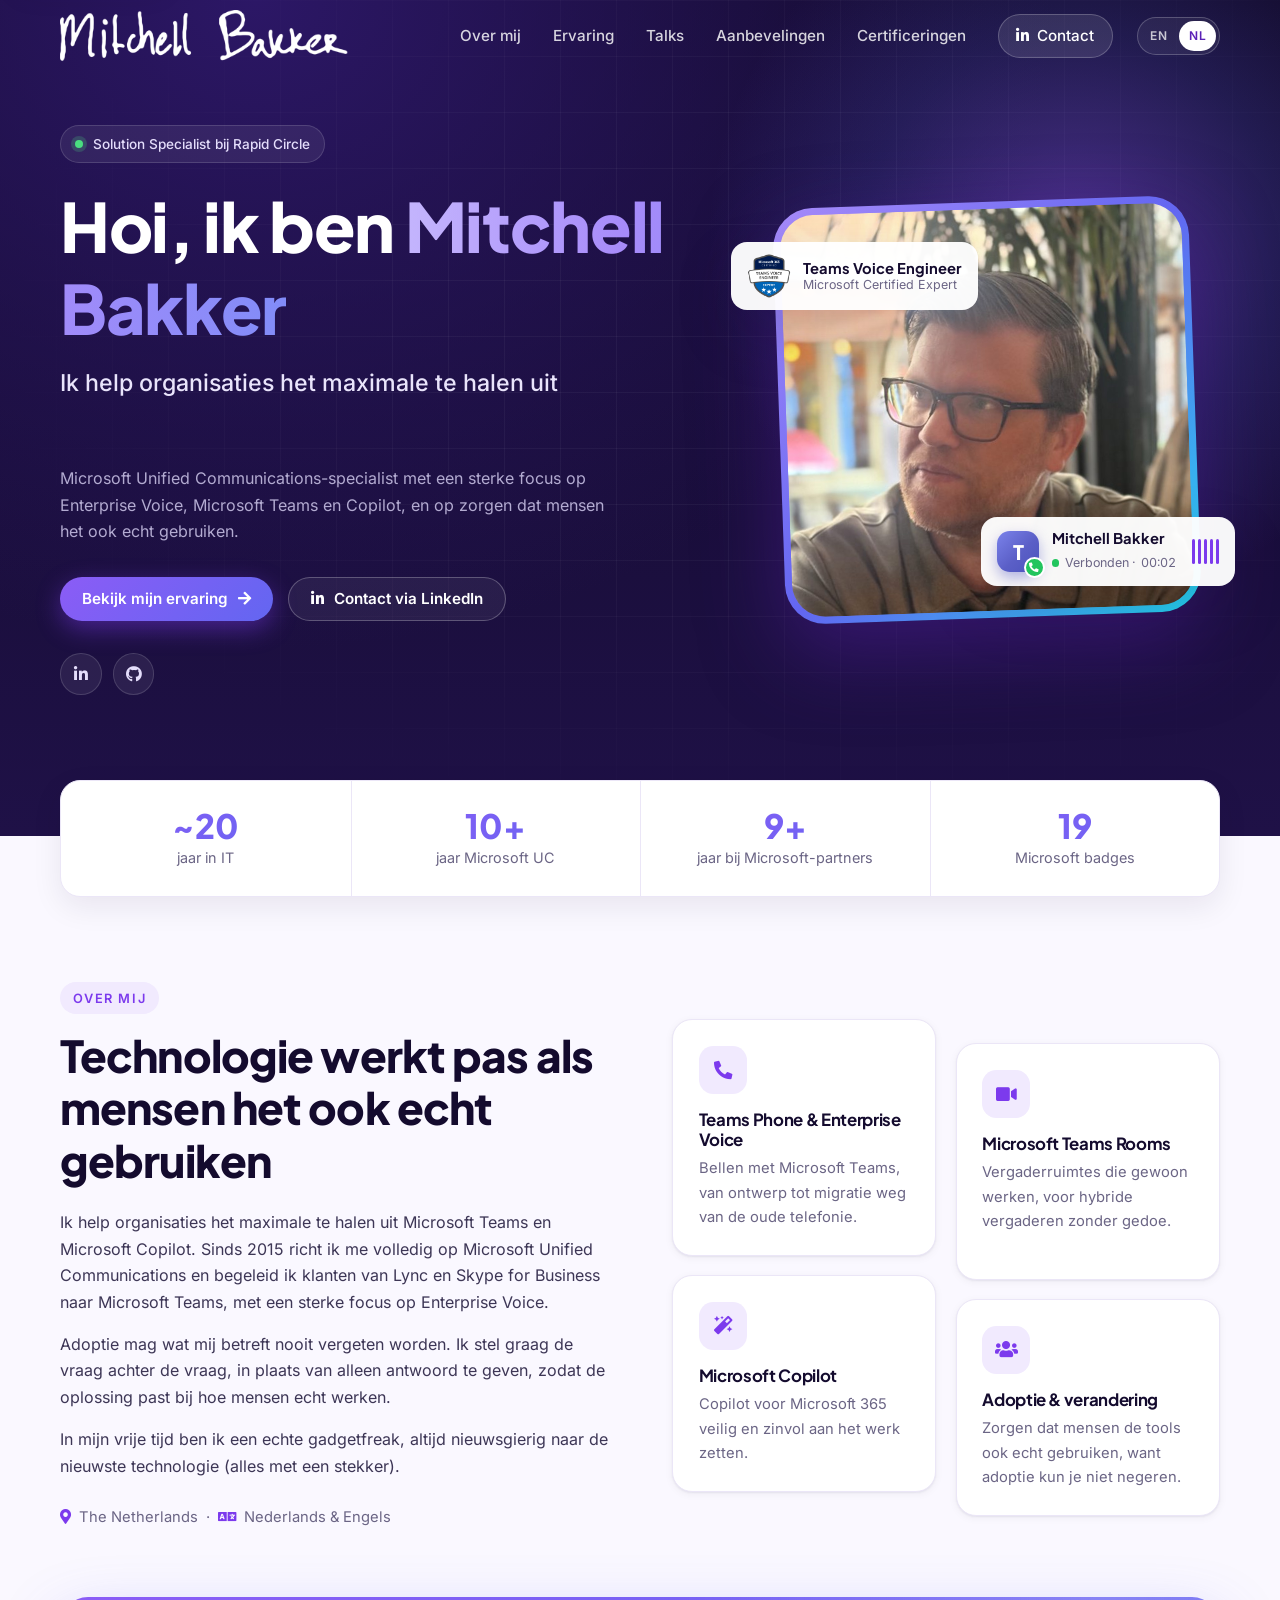
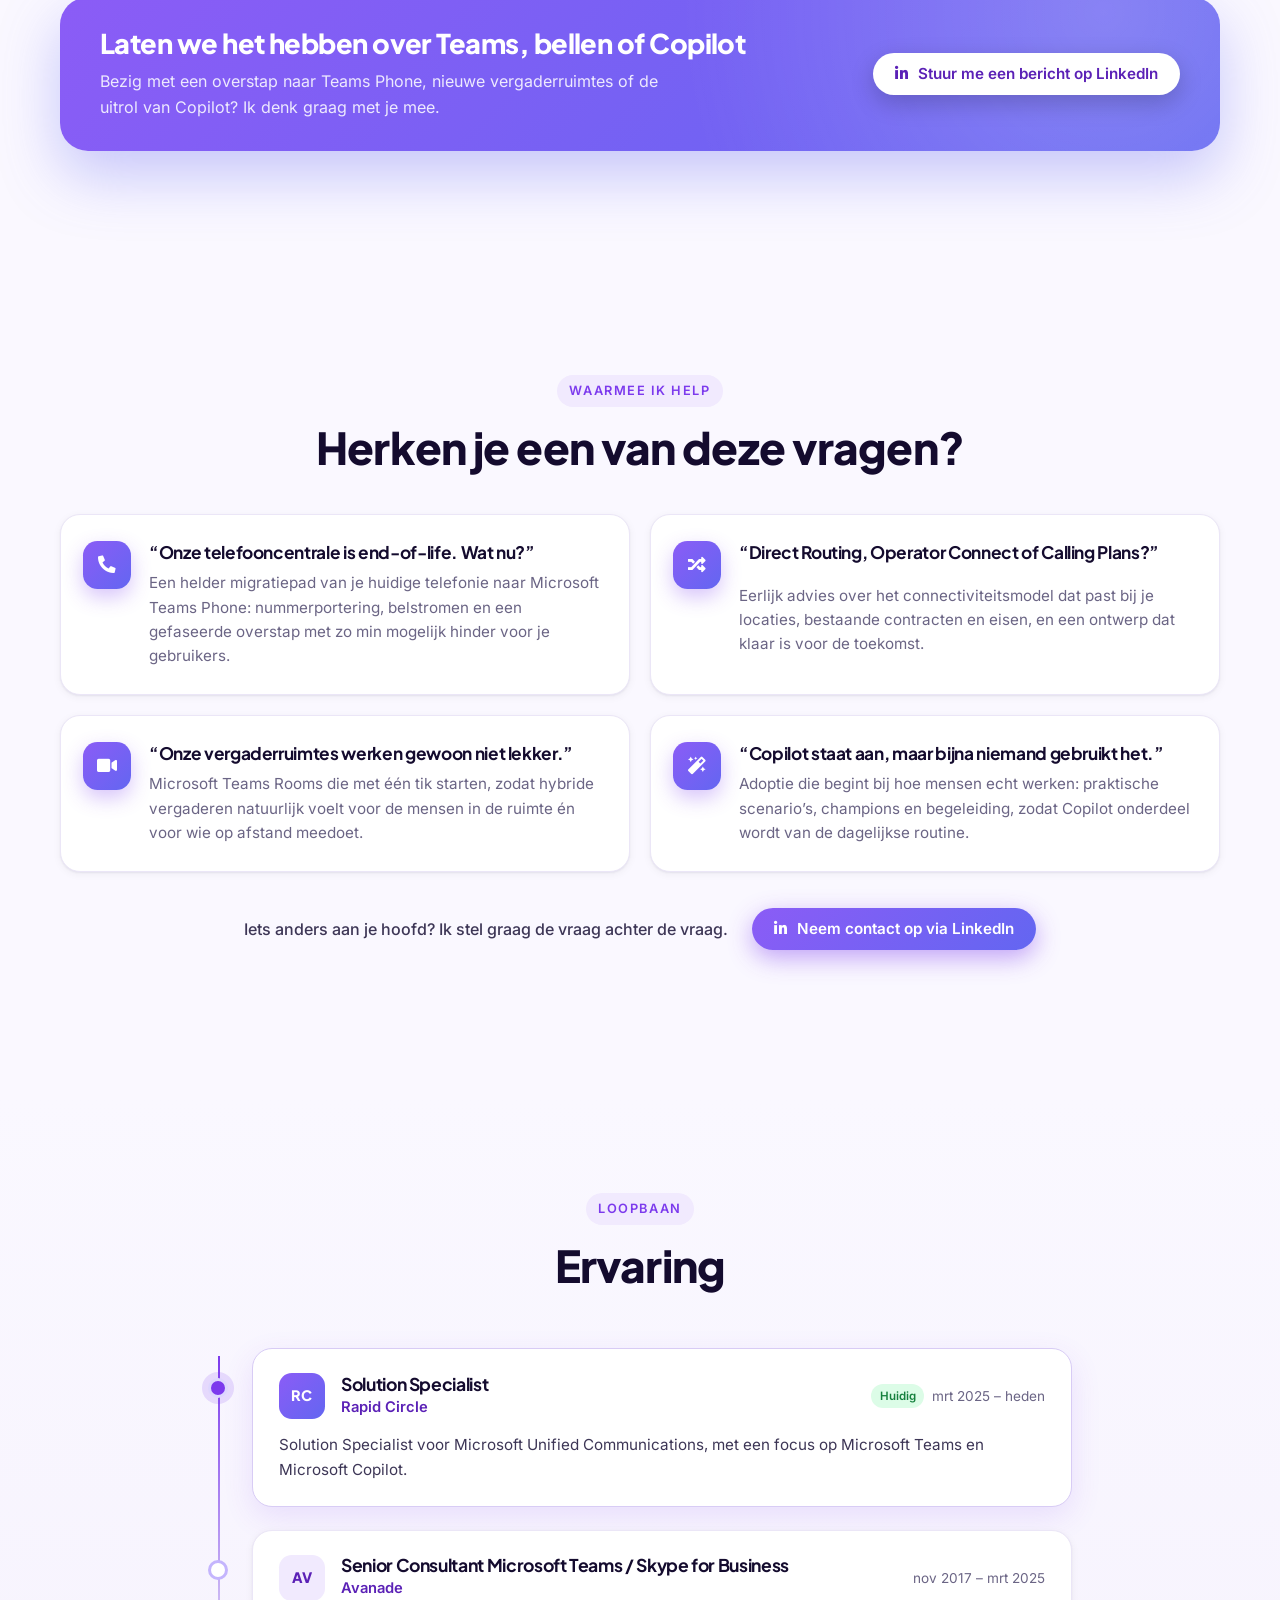
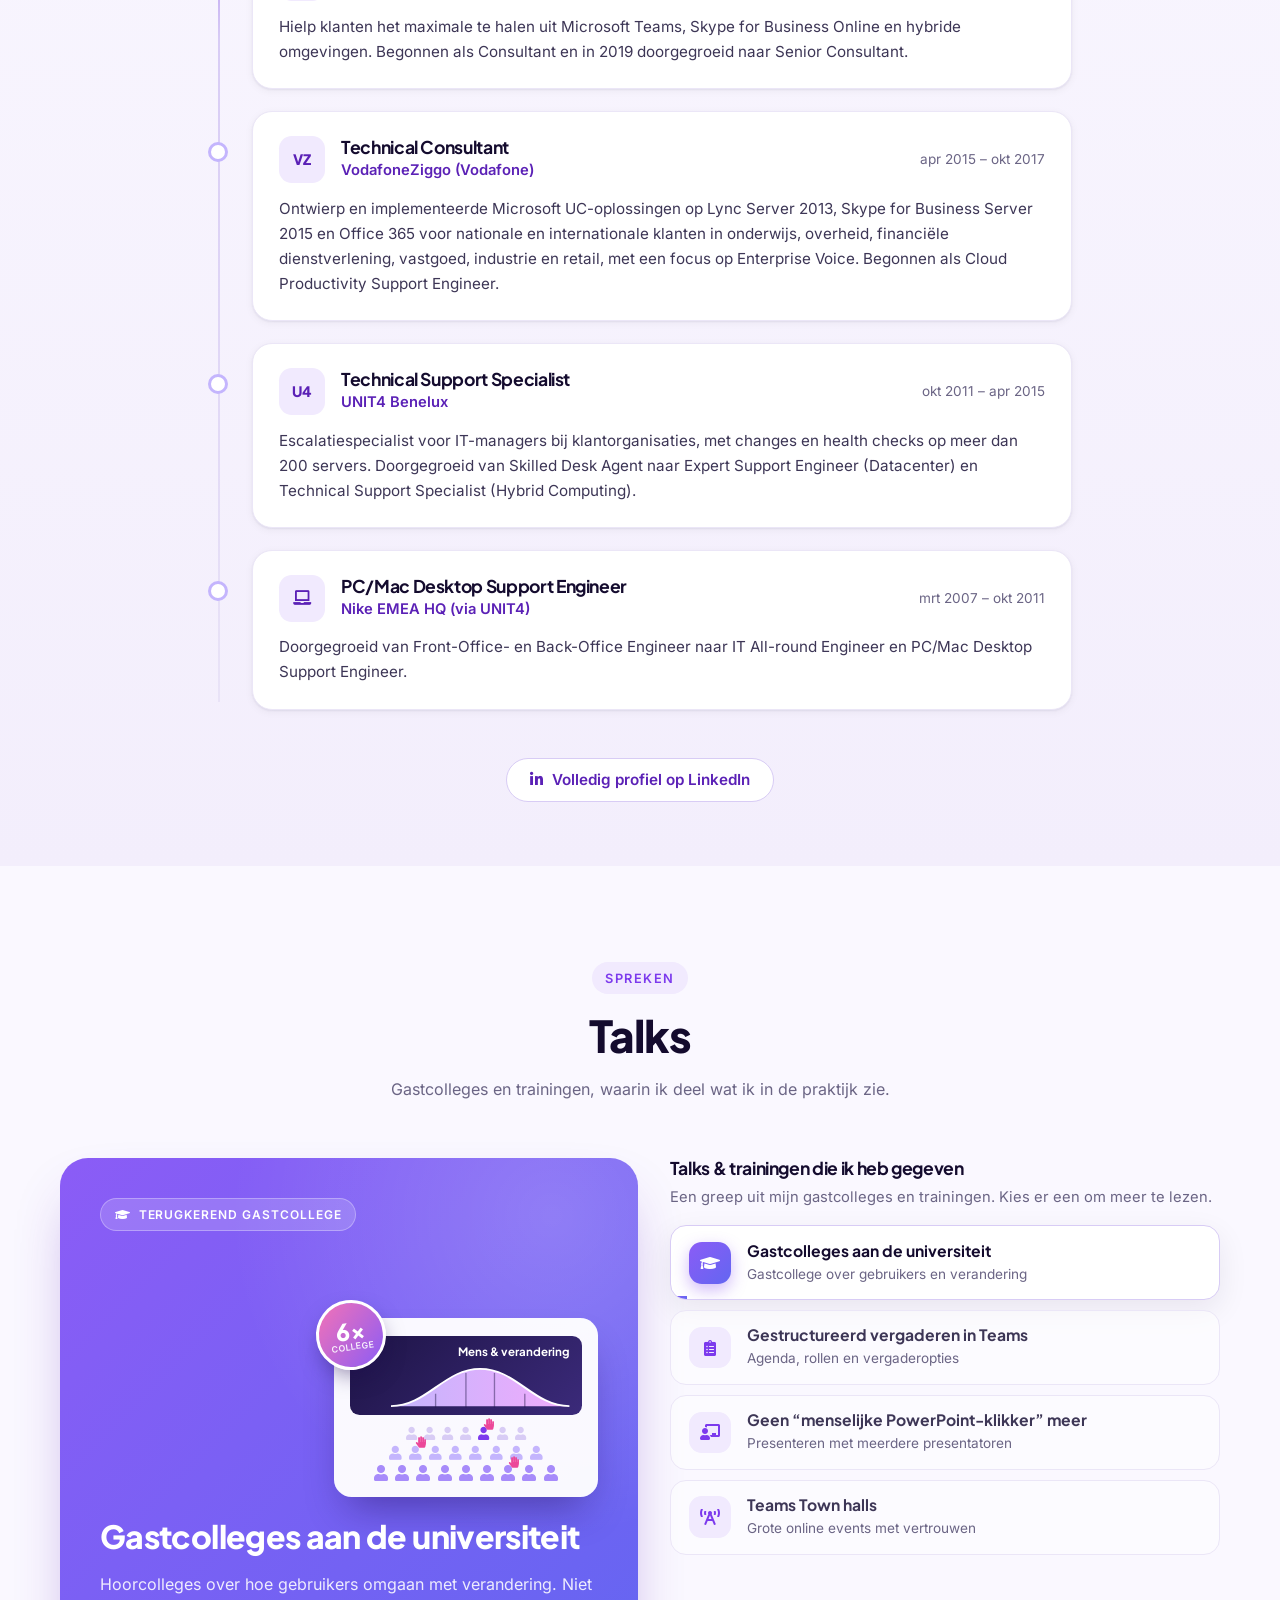
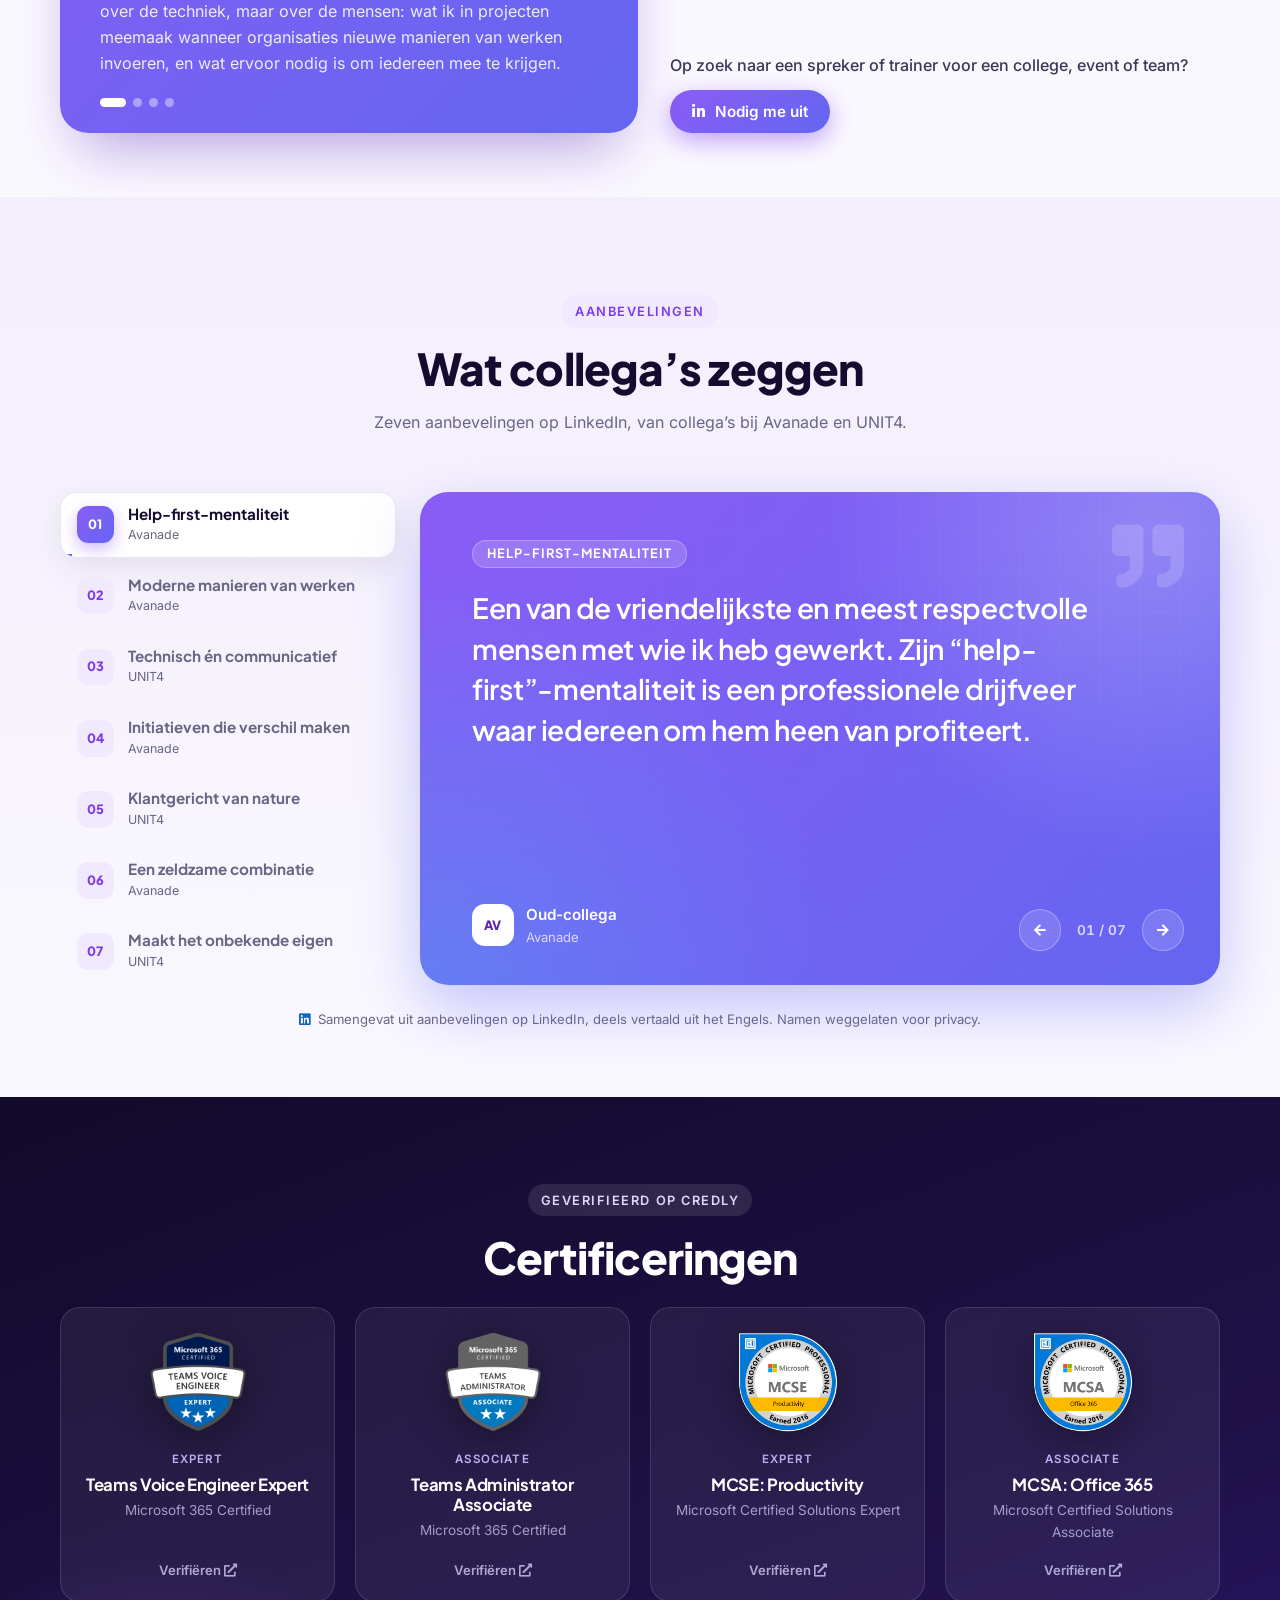
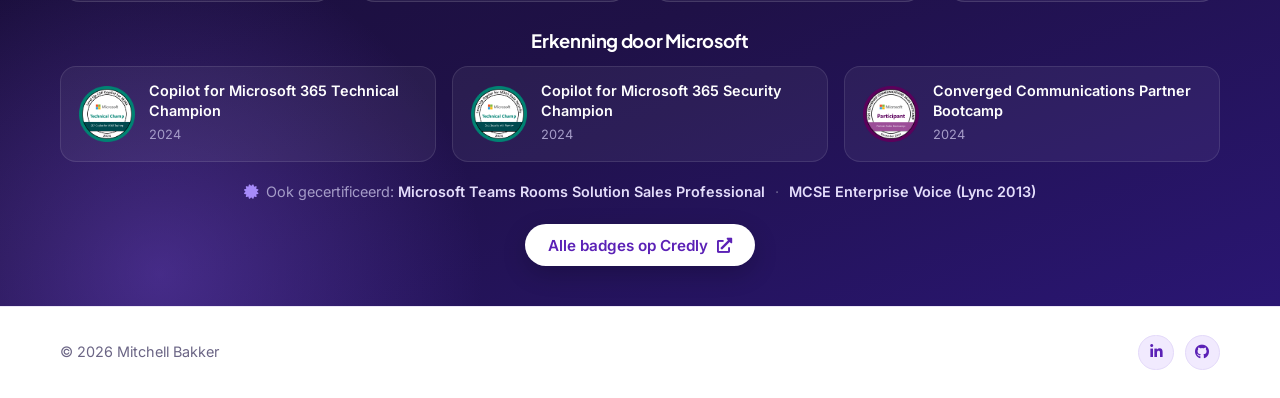
==== commit d6eb4ccd: "Birthday: LinkedIn post links to the profile, note suggests tagging LinkedIn turns prefilled text in" ====
--- a/nl/index.html
+++ b/nl/index.html
@@ -38,7 +38,7 @@
     <link rel="preload" href="/assets/fonts/plus-jakarta-sans-latin.woff2" as="font" type="font/woff2" crossorigin>
     <link rel="stylesheet" href="/assets/css/fonts.css">
     <link rel="stylesheet" href="https://cdnjs.cloudflare.com/ajax/libs/font-awesome/5.15.3/css/all.min.css" integrity="sha512-iBBXm8fW90+nuLcSKlbmrPcLa0OT92xO1BIsZ+ywDWZCvqsWgccV3gFoRBv0z+8dLJgyAHIhR35VZc2oM/gI1w==" crossorigin="anonymous" referrerpolicy="no-referrer">
-    <link rel="stylesheet" href="/assets/css/main.css?v=20261116d">
+    <link rel="stylesheet" href="/assets/css/main.css?v=20261116e">
     <script>document.documentElement.classList.add("js");</script>
     <script type="application/ld+json">
     {
@@ -624,6 +624,6 @@
     <i class="fas fa-arrow-up" aria-hidden="true"></i>
 </a>
 
-<script src="/assets/js/main.js?v=20261116d"></script>
+<script src="/assets/js/main.js?v=20261116e"></script>
 </body>
 </html>
--- a/assets/css/main.css
+++ b/assets/css/main.css
@@ -868,6 +868,7 @@
 .bday-text { display: grid; line-height: 1.2; }
 .bday-text strong { font-family: var(--font-head); font-size: 1.2rem; font-weight: 800; white-space: nowrap; }
 .bday-text small { font-size: 0.92rem; font-weight: 600; color: rgba(255, 255, 255, 0.92); white-space: nowrap; }
+.bday-tip { margin-top: 0.1rem; font-size: 0.8rem; font-style: normal; font-weight: 500; color: rgba(255, 255, 255, 0.85); white-space: nowrap; }
 .bday-in {
   display: grid; place-items: center; flex: none; width: 2.7rem; height: 2.7rem; border-radius: 50%; background: #fff; color: #0a66c2;
   font-size: 1.25rem; transition: transform 0.2s ease;
@@ -883,10 +884,11 @@
   .bday-note.show { transform: none; }
   .bday-link { flex: 1; min-width: 0; gap: 0.6rem; padding-left: 0.5rem; padding-right: 0.25rem; }
   .bday-text { min-width: 0; }
-  .bday-text strong, .bday-text small { white-space: normal; }
+  .bday-text strong, .bday-text small, .bday-tip { white-space: normal; }
   .bday-emoji { font-size: 1.6rem; }
   .bday-text strong { font-size: 1.02rem; }
   .bday-text small { font-size: 0.82rem; }
+  .bday-tip { font-size: 0.74rem; }
   .bday-in { display: none; }
   .bday-note-open .to-top { bottom: 6rem; }
 }
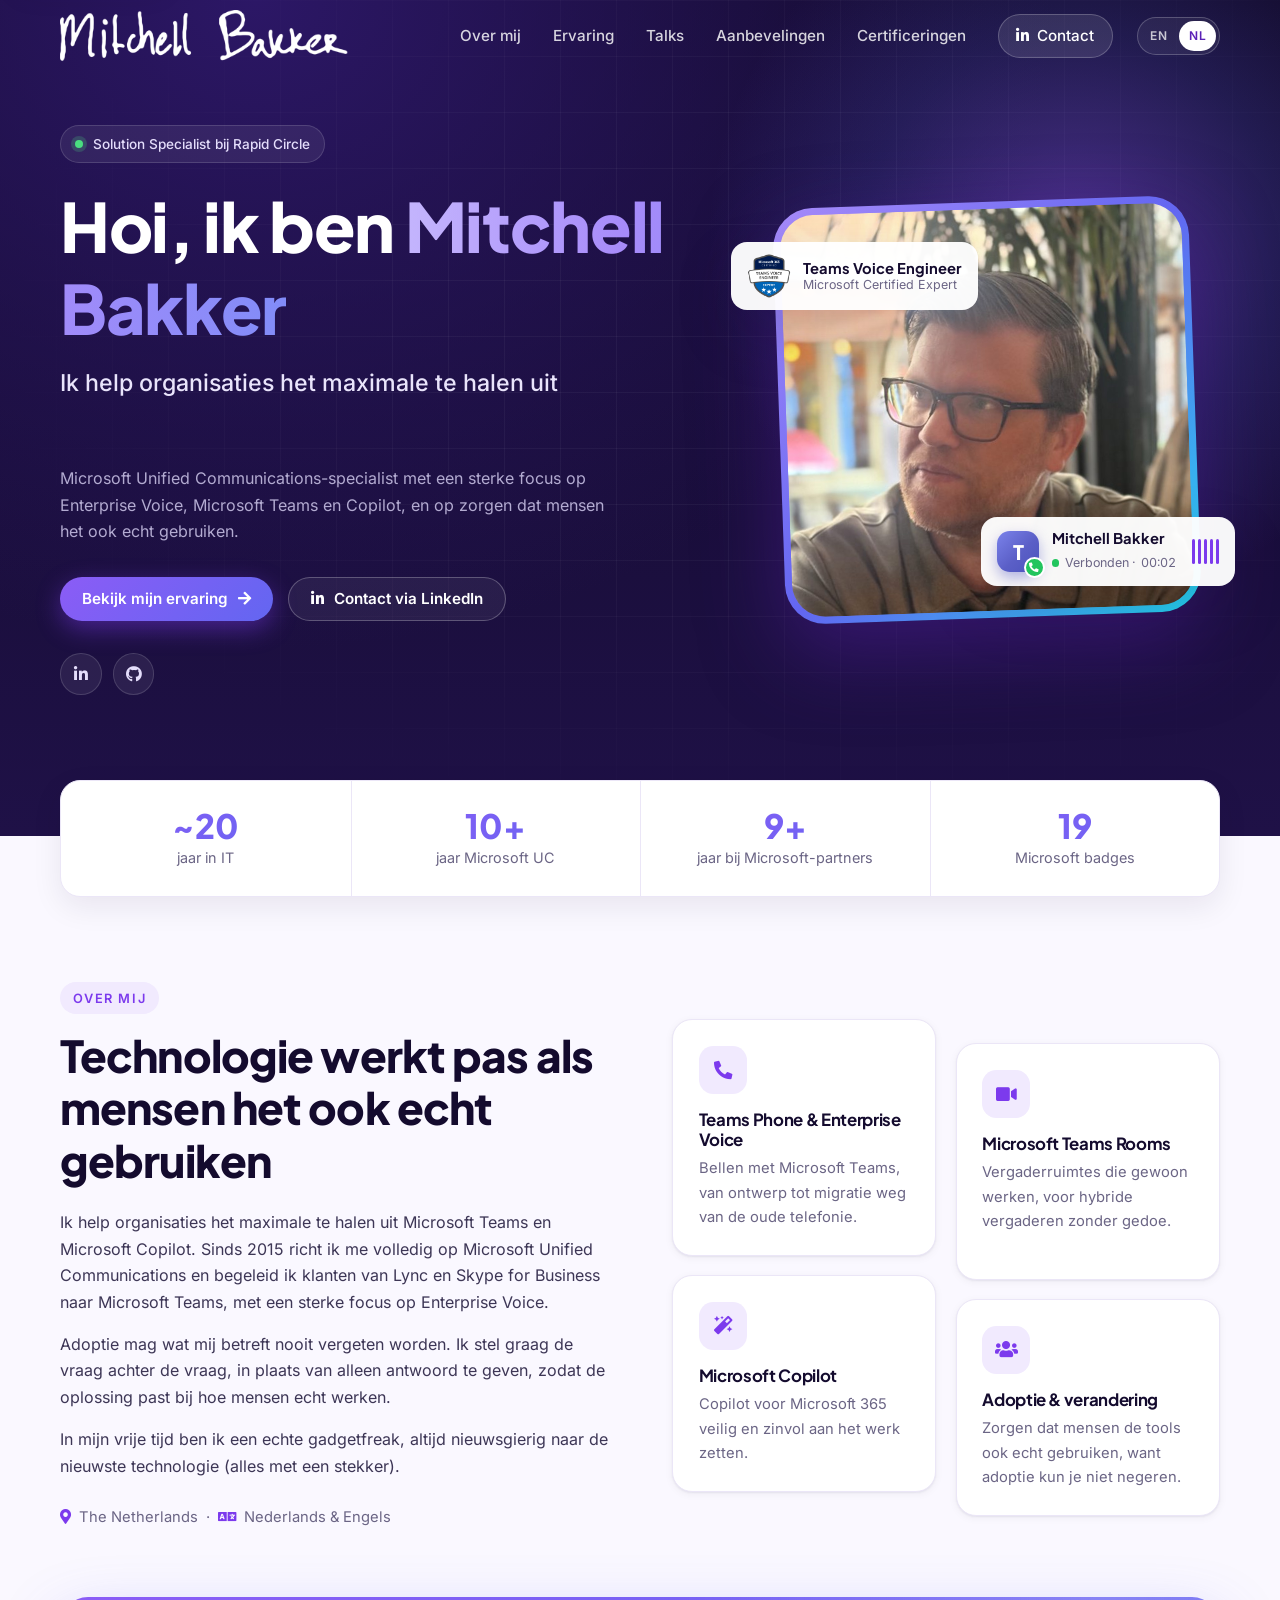
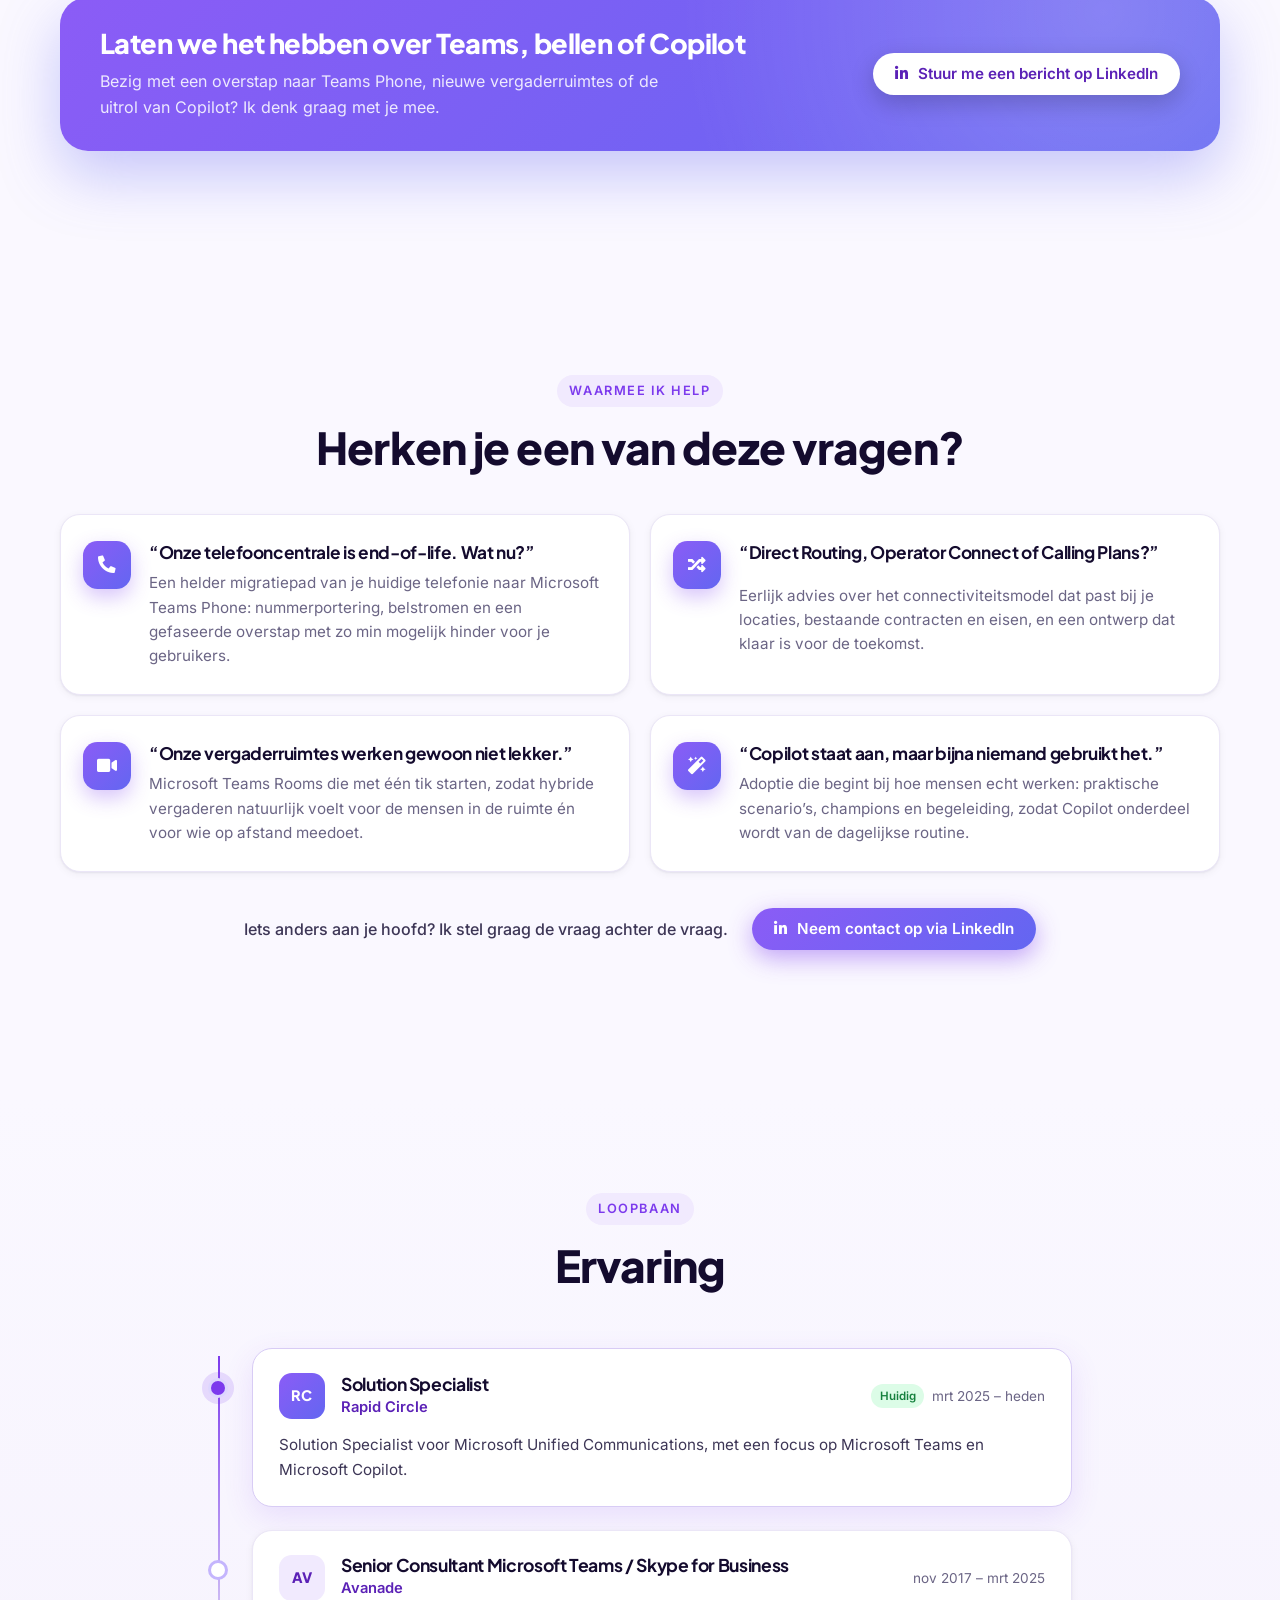
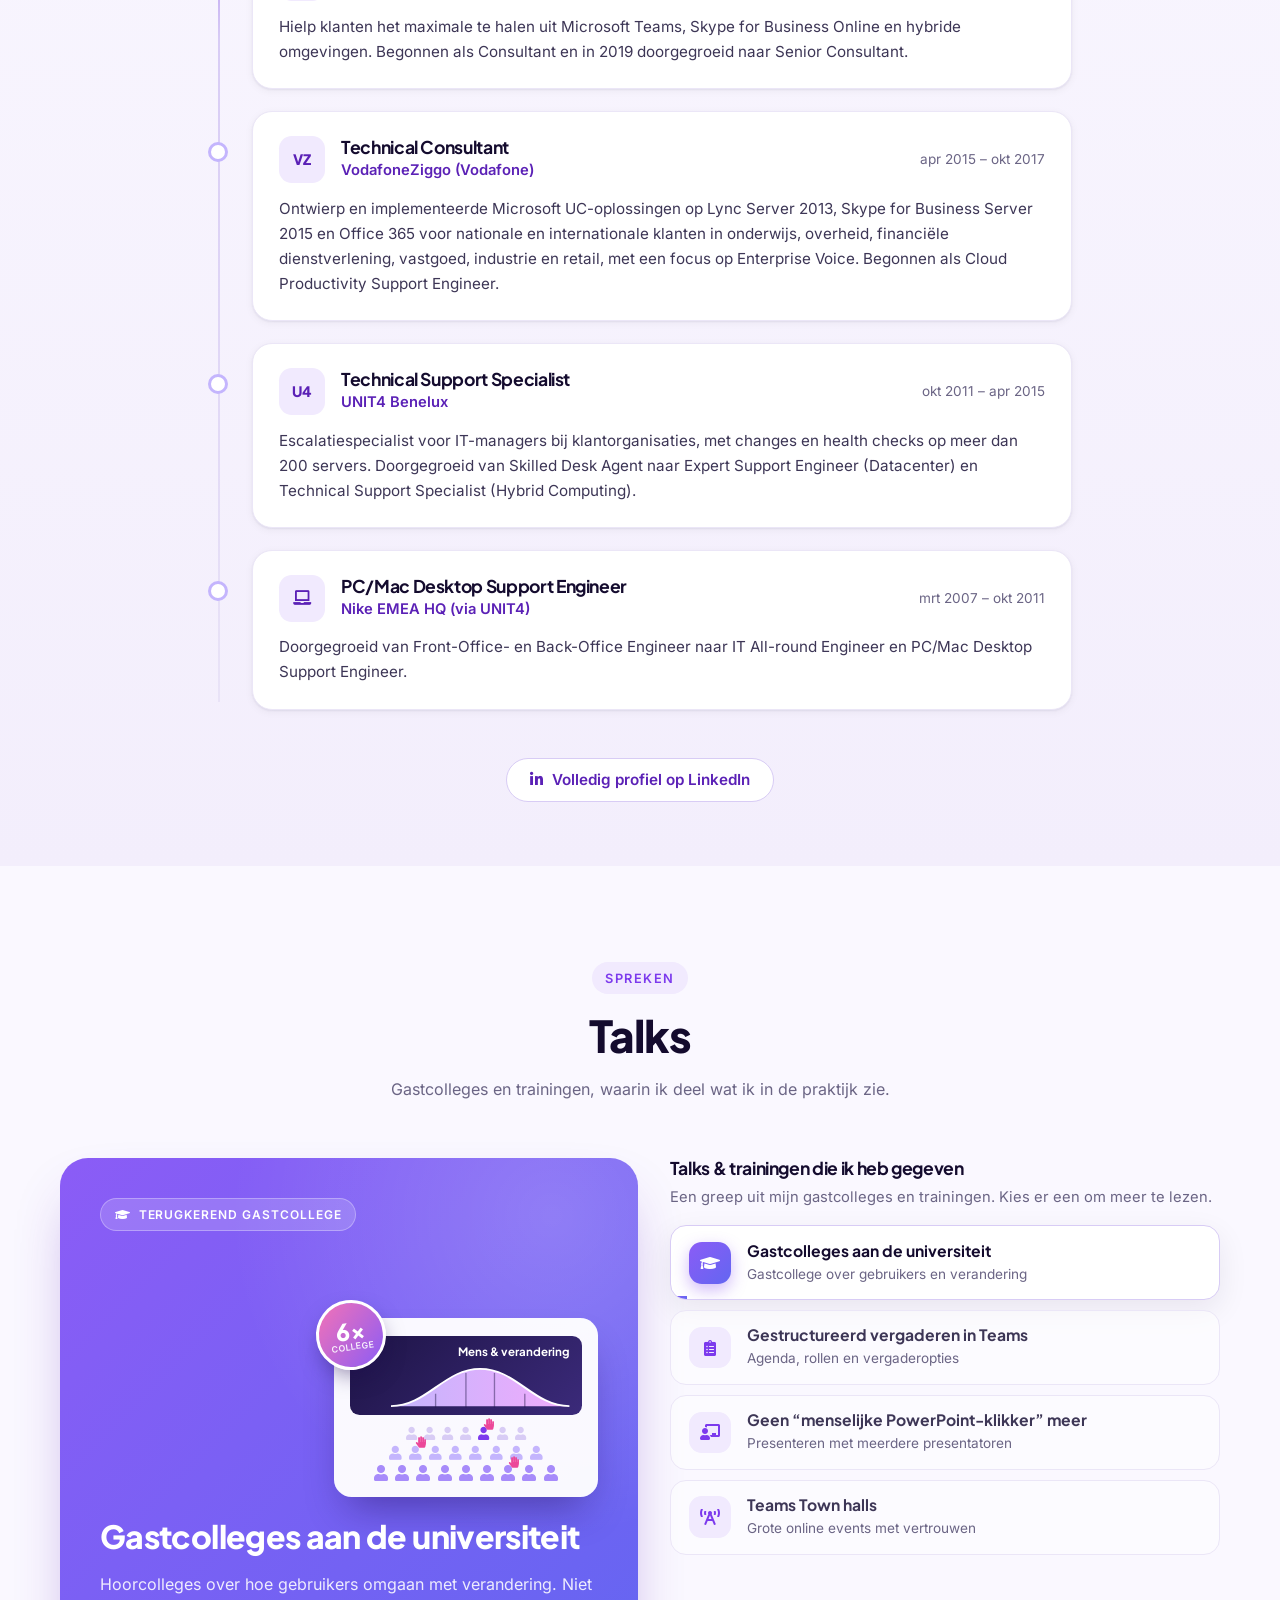
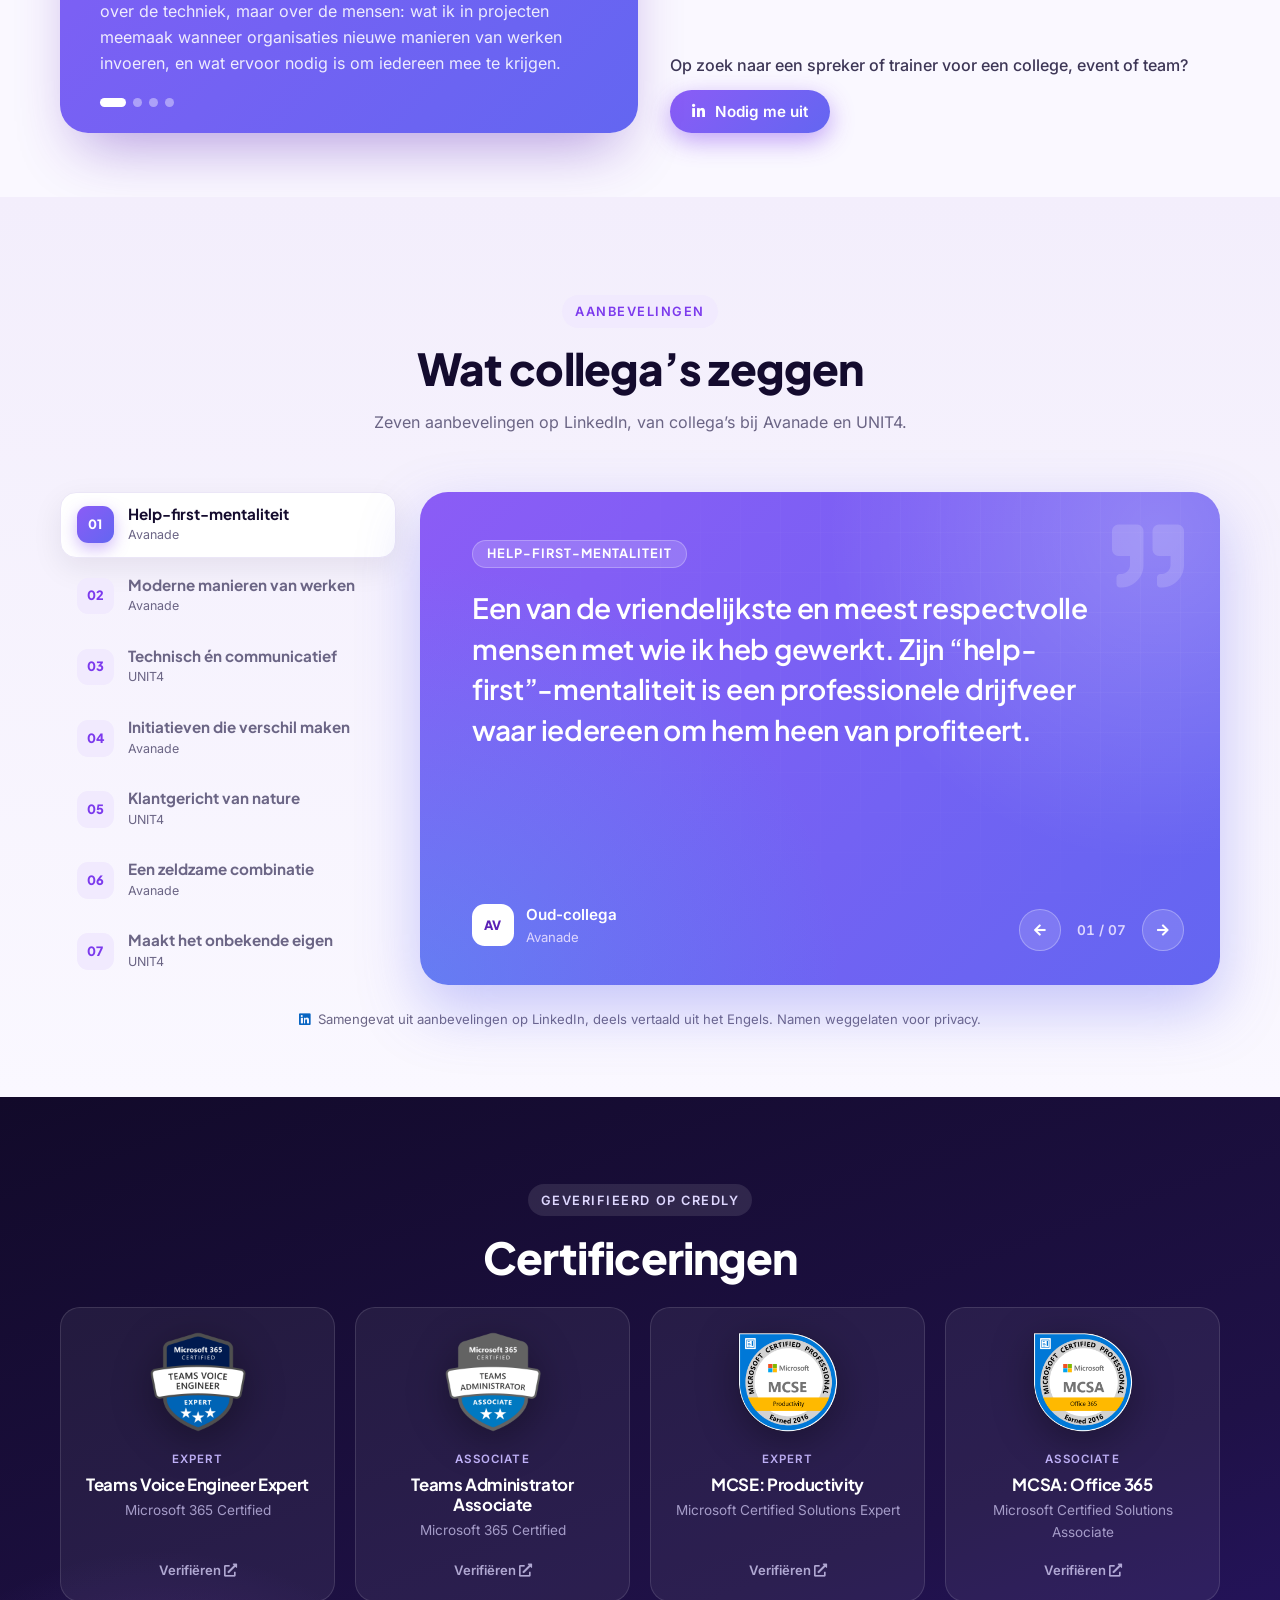
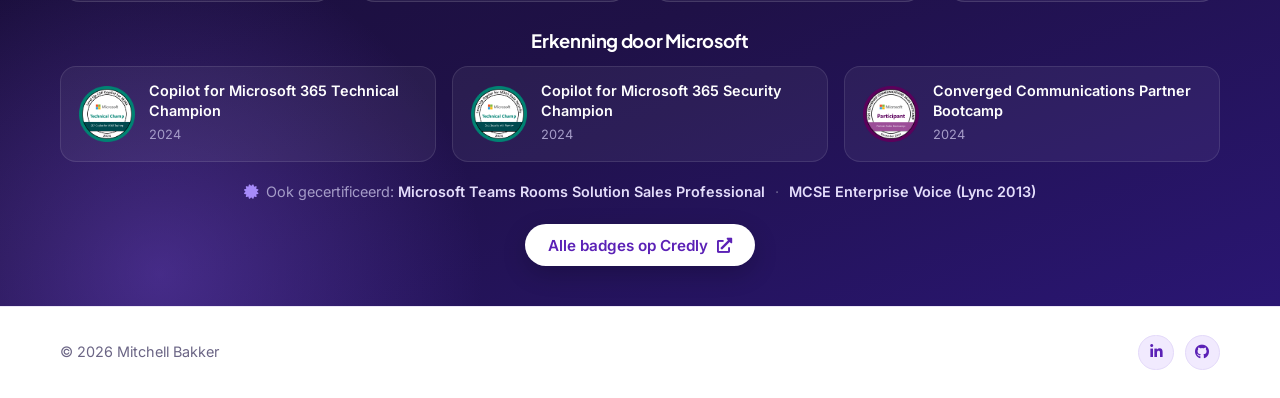
==== commit d2e47600: "Birthday: new LinkedIn post text, linking to the site Co-Authored-By: Claude Opus 5.5 <noreply@anthr" ====
--- a/nl/index.html
+++ b/nl/index.html
@@ -38,7 +38,7 @@
     <link rel="preload" href="/assets/fonts/plus-jakarta-sans-latin.woff2" as="font" type="font/woff2" crossorigin>
     <link rel="stylesheet" href="/assets/css/fonts.css">
     <link rel="stylesheet" href="https://cdnjs.cloudflare.com/ajax/libs/font-awesome/5.15.3/css/all.min.css" integrity="sha512-iBBXm8fW90+nuLcSKlbmrPcLa0OT92xO1BIsZ+ywDWZCvqsWgccV3gFoRBv0z+8dLJgyAHIhR35VZc2oM/gI1w==" crossorigin="anonymous" referrerpolicy="no-referrer">
-    <link rel="stylesheet" href="/assets/css/main.css?v=20261116e">
+    <link rel="stylesheet" href="/assets/css/main.css?v=20261116f">
     <script>document.documentElement.classList.add("js");</script>
     <script type="application/ld+json">
     {
@@ -624,6 +624,6 @@
     <i class="fas fa-arrow-up" aria-hidden="true"></i>
 </a>
 
-<script src="/assets/js/main.js?v=20261116e"></script>
+<script src="/assets/js/main.js?v=20261116f"></script>
 </body>
 </html>
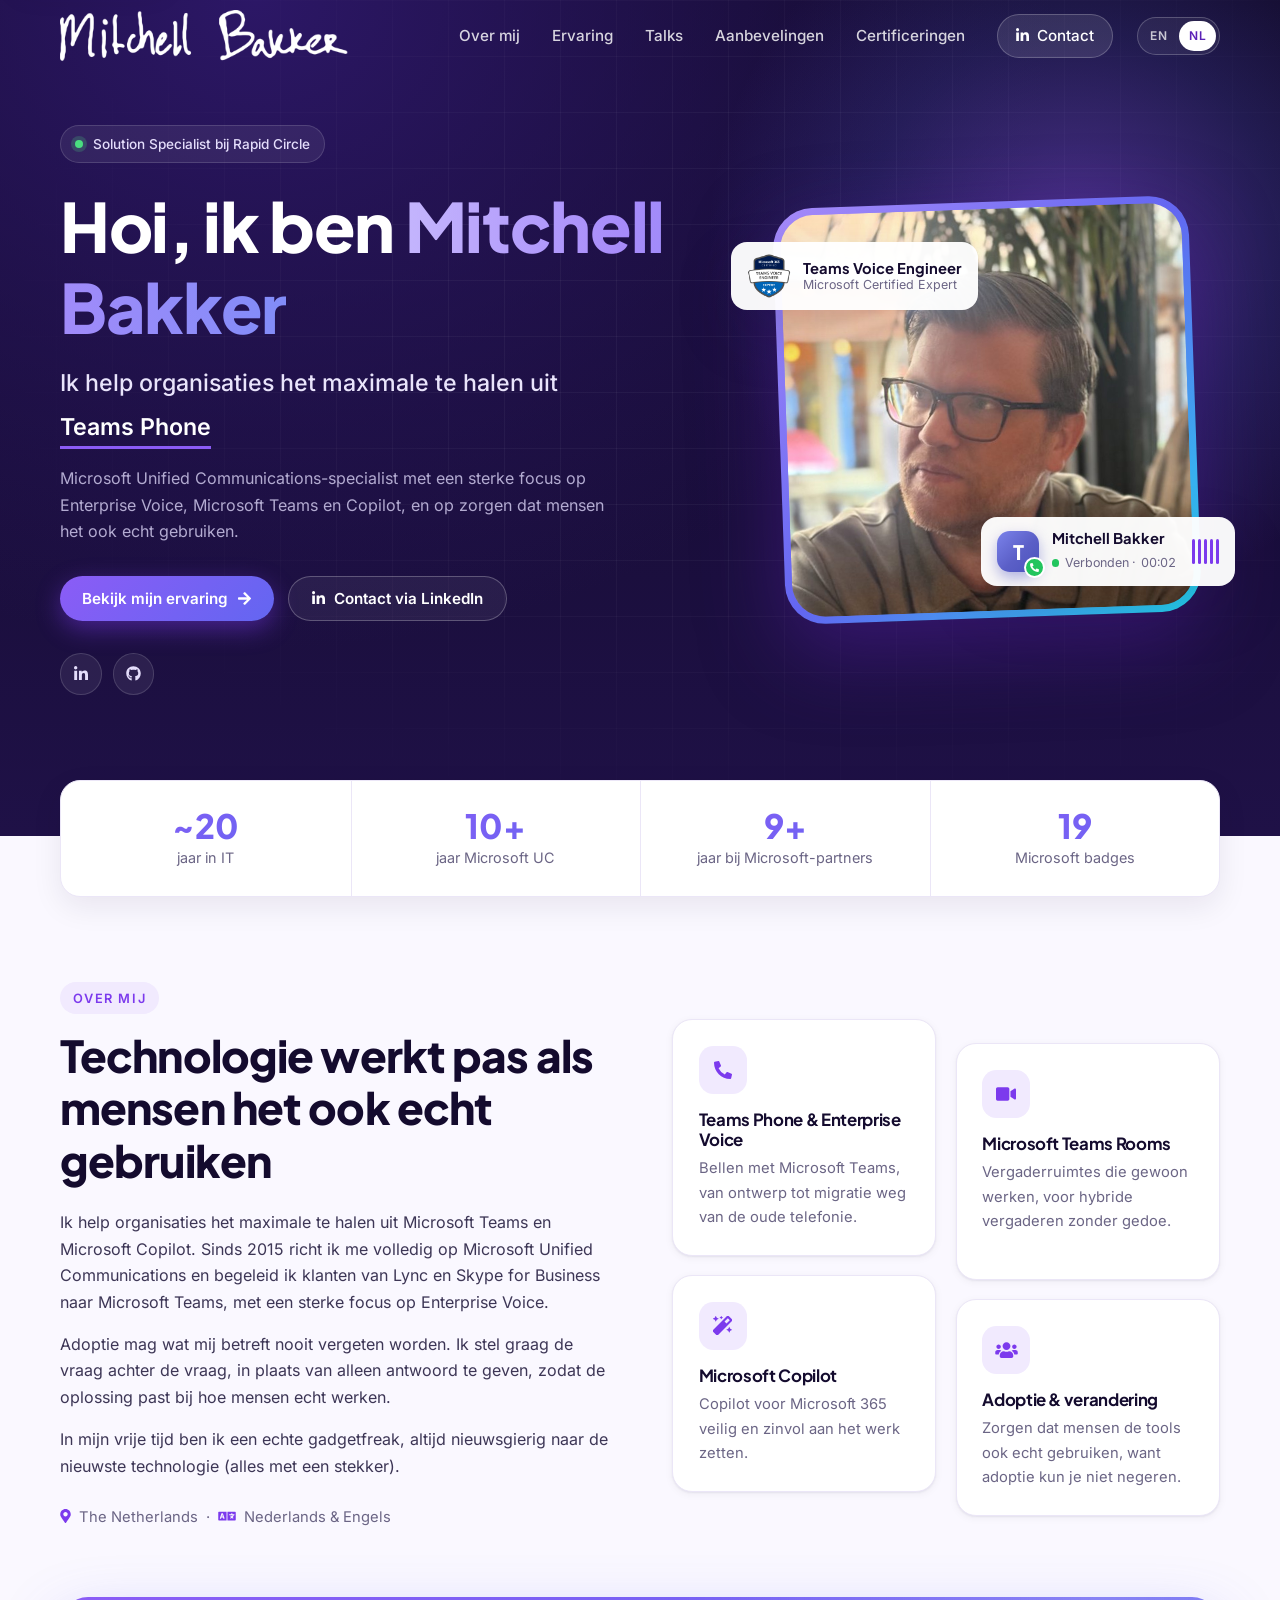
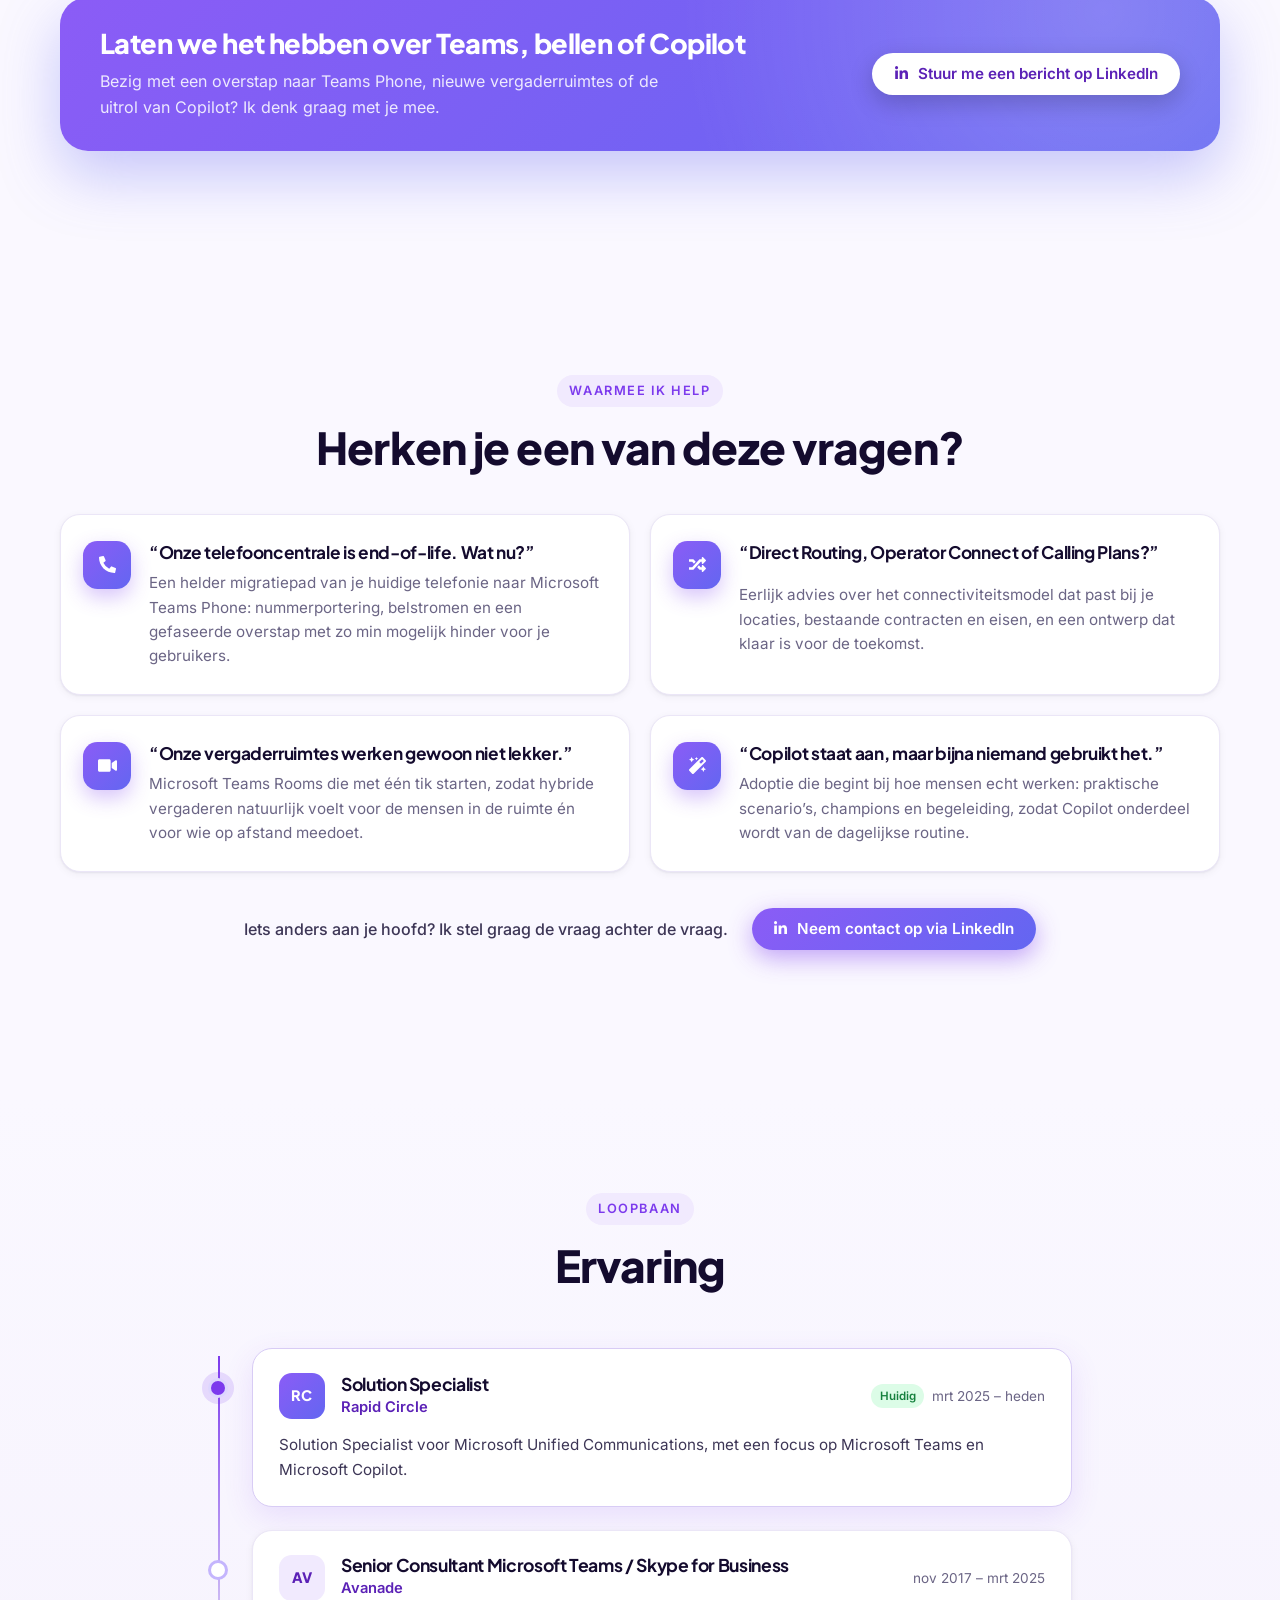
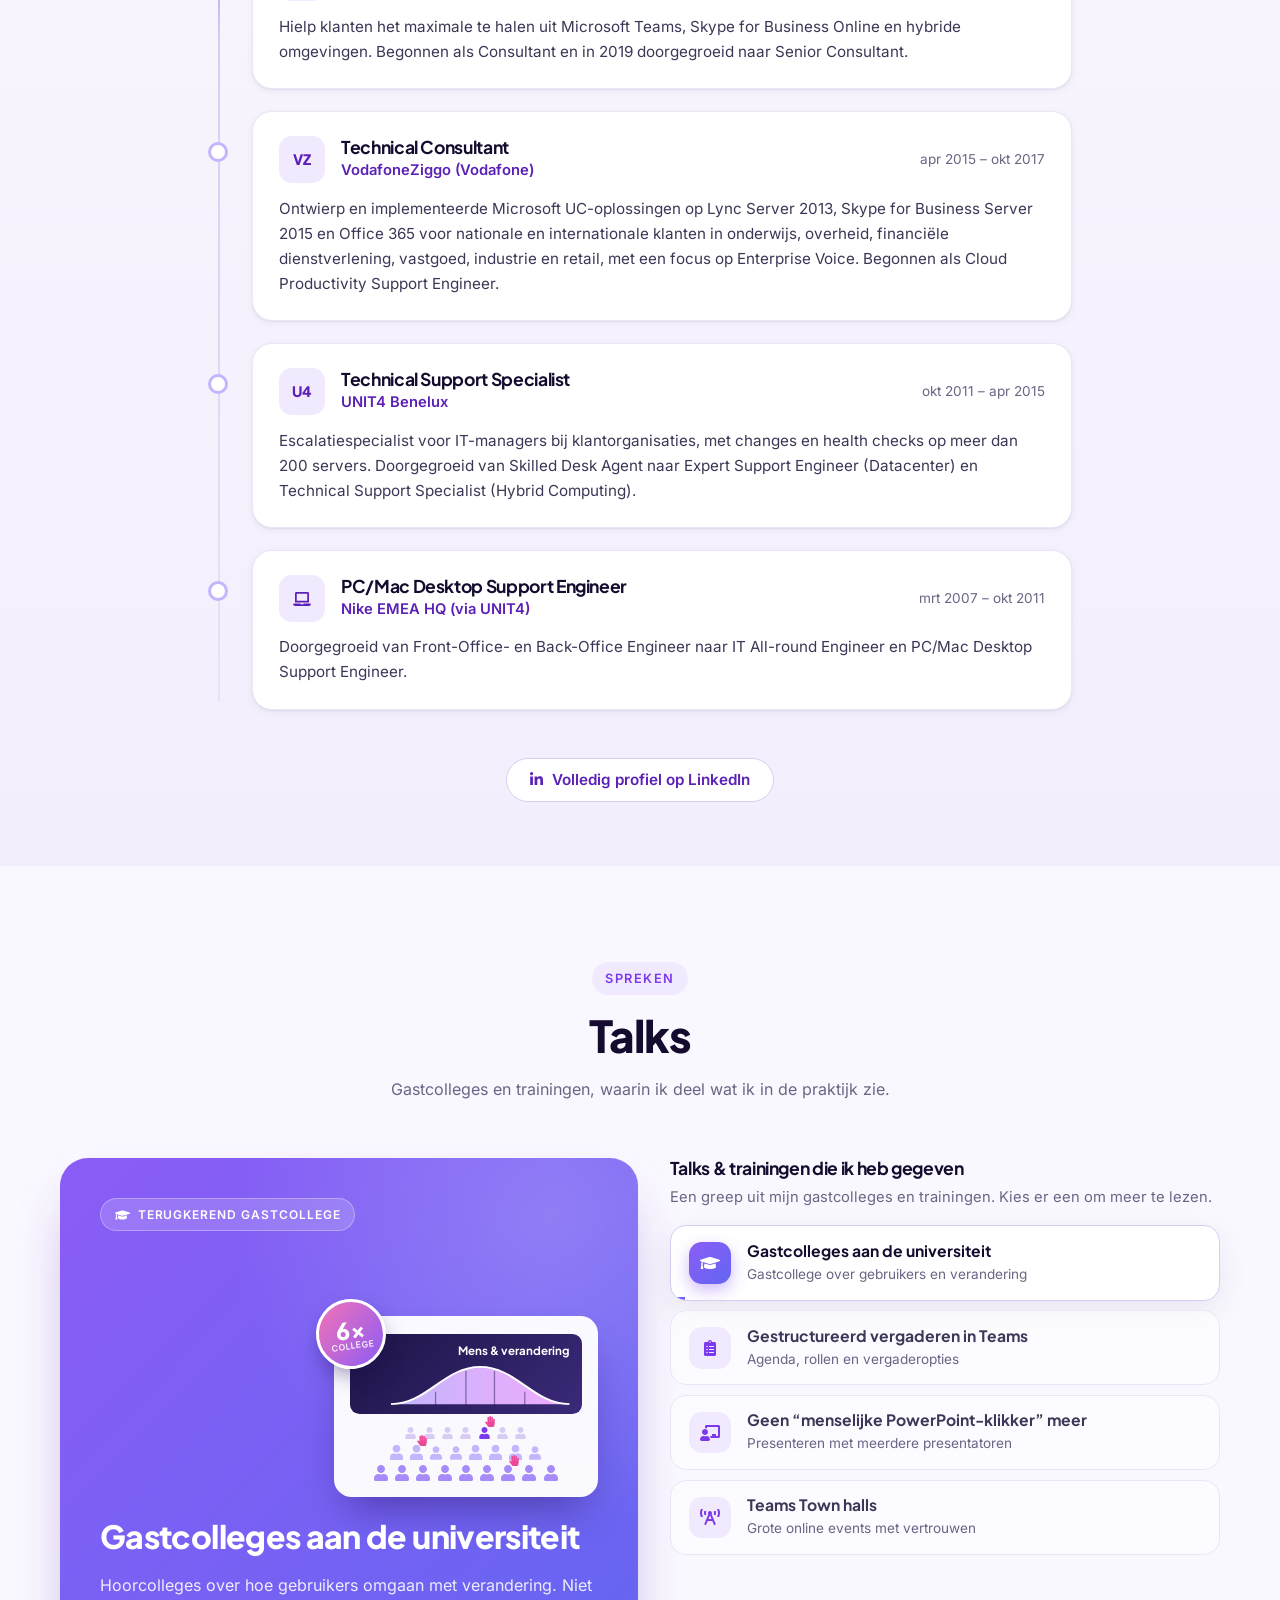
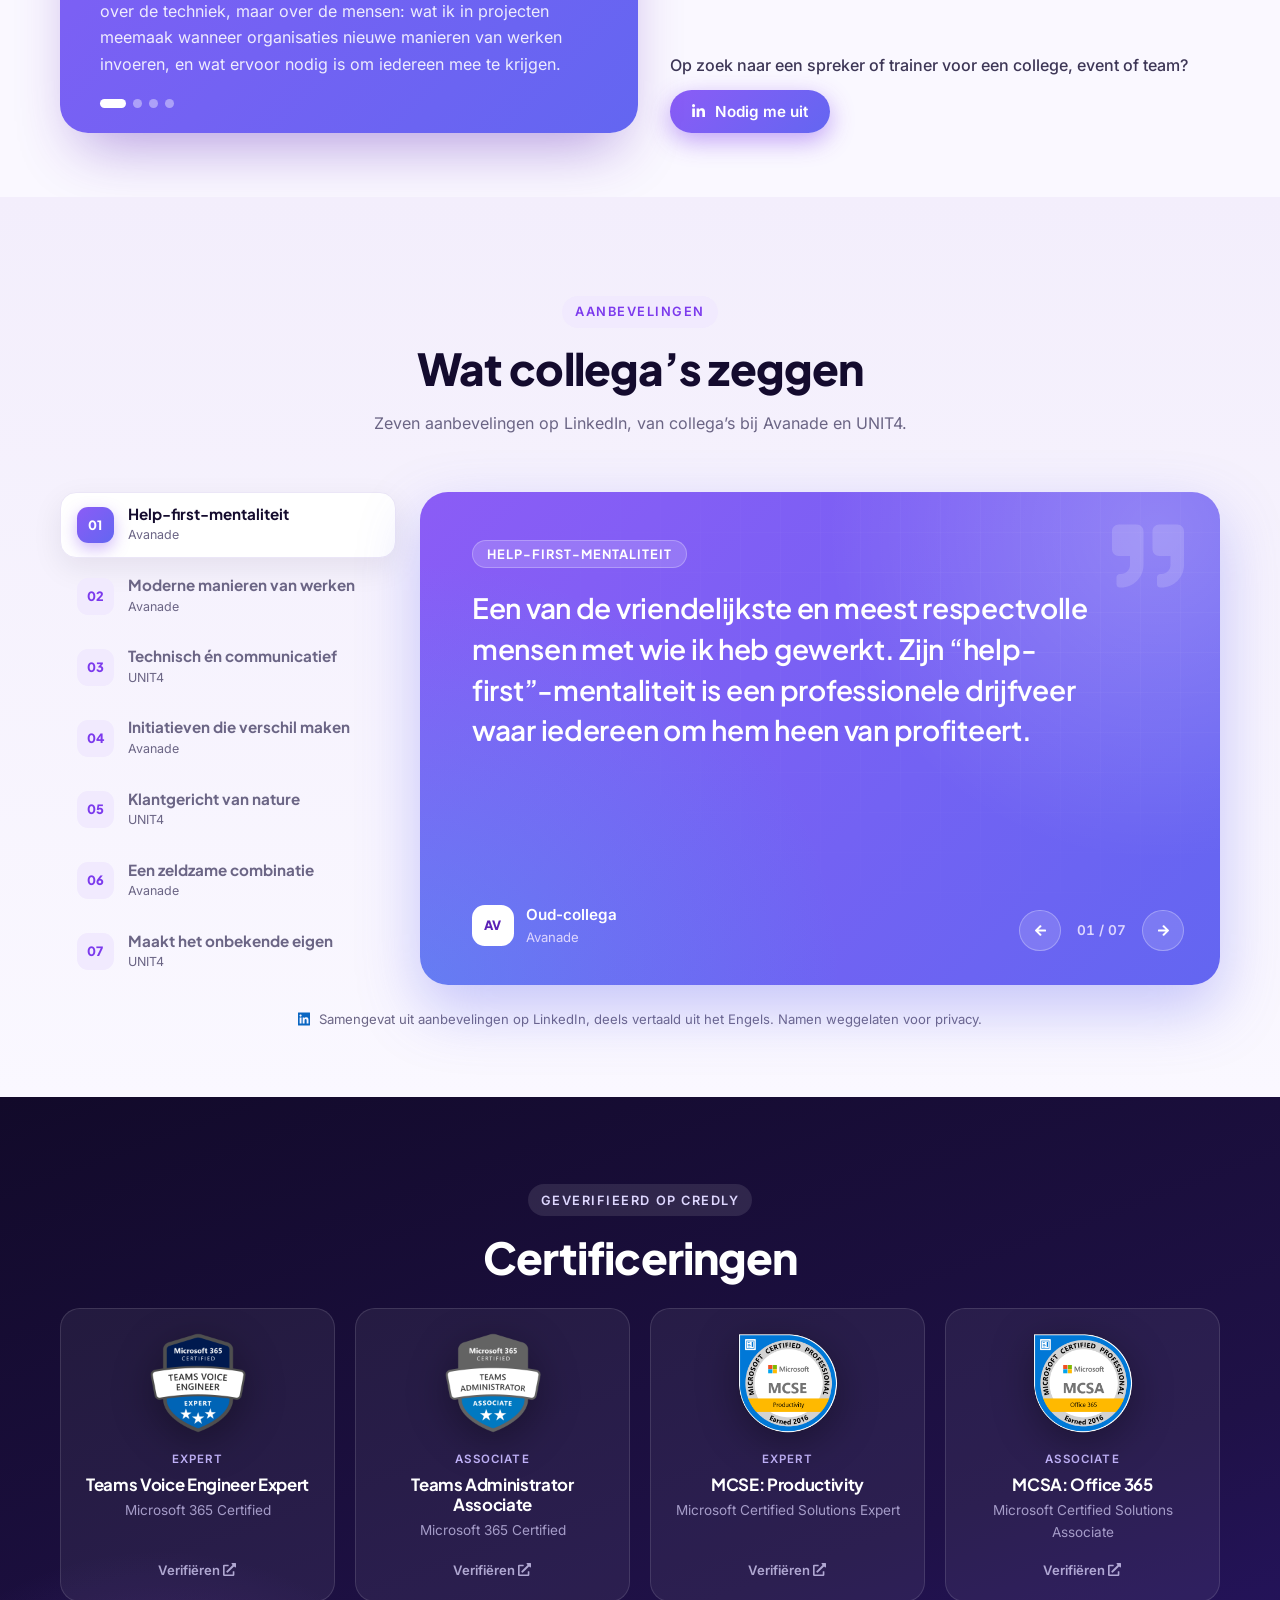
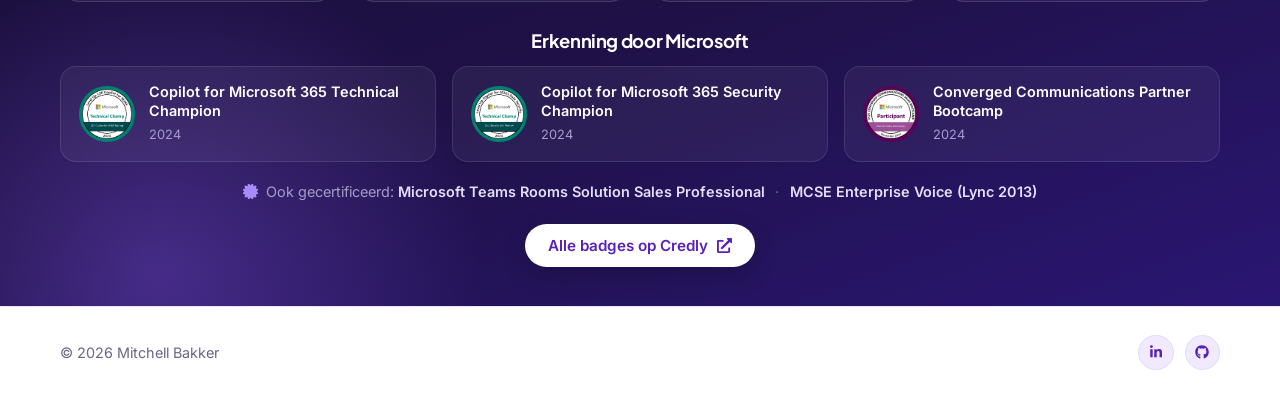
==== commit 62473943: "SEO: 1200x630 share image, self-hosted icons instead of Font Awesome CDN - og-image.jpg (1200x630) f" ====
--- a/nl/index.html
+++ b/nl/index.html
@@ -20,16 +20,16 @@
     <meta property="og:locale:alternate" content="en_GB">
     <meta property="og:title" content="Mitchell Bakker &ndash; specialist Microsoft Teams &amp; Copilot">
     <meta property="og:description" content="Microsoft Unified Communications-specialist bij Rapid Circle: Teams Phone, Enterprise Voice, Teams Rooms en Copilot. Gecertificeerd Teams Voice Engineer Expert met ~20 jaar ervaring in IT.">
-    <meta property="og:image" content="https://mitchellbakker.nl/assets/images/profile.jpg">
-    <meta property="og:image:secure_url" content="https://mitchellbakker.nl/assets/images/profile.jpg">
+    <meta property="og:image" content="https://mitchellbakker.nl/assets/images/og-image.jpg">
+    <meta property="og:image:secure_url" content="https://mitchellbakker.nl/assets/images/og-image.jpg">
     <meta property="og:image:type" content="image/jpeg">
-    <meta property="og:image:width" content="600">
-    <meta property="og:image:height" content="600">
-    <meta property="og:image:alt" content="Foto van Mitchell Bakker">
-    <meta name="twitter:card" content="summary">
+    <meta property="og:image:width" content="1200">
+    <meta property="og:image:height" content="630">
+    <meta property="og:image:alt" content="Mitchell Bakker, Solution Specialist Microsoft Teams &amp; Copilot">
+    <meta name="twitter:card" content="summary_large_image">
     <meta name="twitter:title" content="Mitchell Bakker &ndash; specialist Microsoft Teams &amp; Copilot">
     <meta name="twitter:description" content="Microsoft Unified Communications-specialist: Teams Phone, Enterprise Voice, Teams Rooms en Copilot.">
-    <meta name="twitter:image" content="https://mitchellbakker.nl/assets/images/profile.jpg">
+    <meta name="twitter:image" content="https://mitchellbakker.nl/assets/images/og-image.jpg">
 
     <link rel="icon" href="/assets/images/favicon.png" type="image/png">
     <link rel="apple-touch-icon" href="/assets/images/apple-touch-icon.png">
@@ -37,7 +37,7 @@
     <link rel="preload" href="/assets/fonts/inter-latin.woff2" as="font" type="font/woff2" crossorigin>
     <link rel="preload" href="/assets/fonts/plus-jakarta-sans-latin.woff2" as="font" type="font/woff2" crossorigin>
     <link rel="stylesheet" href="/assets/css/fonts.css">
-    <link rel="stylesheet" href="https://cdnjs.cloudflare.com/ajax/libs/font-awesome/5.15.3/css/all.min.css" integrity="sha512-iBBXm8fW90+nuLcSKlbmrPcLa0OT92xO1BIsZ+ywDWZCvqsWgccV3gFoRBv0z+8dLJgyAHIhR35VZc2oM/gI1w==" crossorigin="anonymous" referrerpolicy="no-referrer">
+    <link rel="stylesheet" href="/assets/css/icons.css?v=20261125a">
     <link rel="stylesheet" href="/assets/css/main.css?v=20261116f">
     <script>document.documentElement.classList.add("js");</script>
     <script type="application/ld+json">
--- a/assets/css/icons.css
+++ b/assets/css/icons.css
@@ -0,0 +1,42 @@
+/* Icons: Font Awesome Free 5.15.3 (fontawesome.com), icons licensed CC BY 4.0.
+   Only the icons this site uses, drawn as CSS masks in the current text colour.
+   Generated from the Font Awesome SVG sprites; markup stays <i class="fas fa-name">. */
+.fas, .fab { display: inline-block; font-style: normal; font-variant: normal; line-height: 1; }
+.fas::before, .fab::before {
+  content: ""; display: inline-block; width: calc(var(--fa-w, 512) / 512 * 1em); height: 1em; vertical-align: -0.125em;
+  background-color: currentColor; -webkit-mask: var(--fa-i) center / contain no-repeat; mask: var(--fa-i) center / contain no-repeat;
+}
+.fas.fa-arrow-left { --fa-w: 448; --fa-i: url("data:image/svg+xml,%3Csvg xmlns='http://www.w3.org/2000/svg' viewBox='0 0 448 512'%3E%3Cpath d='M257.5 445.1l-22.2 22.2c-9.4 9.4-24.6 9.4-33.9 0L7 273c-9.4-9.4-9.4-24.6 0-33.9L201.4 44.7c9.4-9.4 24.6-9.4 33.9 0l22.2 22.2c9.5 9.5 9.3 25-.4 34.3L136.6 216H424c13.3 0 24 10.7 24 24v32c0 13.3-10.7 24-24 24H136.6l120.5 114.8c9.8 9.3 10 24.8.4 34.3z'/%3E%3C/svg%3E"); }
+.fas.fa-arrow-right { --fa-w: 448; --fa-i: url("data:image/svg+xml,%3Csvg xmlns='http://www.w3.org/2000/svg' viewBox='0 0 448 512'%3E%3Cpath d='M190.5 66.9l22.2-22.2c9.4-9.4 24.6-9.4 33.9 0L441 239c9.4 9.4 9.4 24.6 0 33.9L246.6 467.3c-9.4 9.4-24.6 9.4-33.9 0l-22.2-22.2c-9.5-9.5-9.3-25 .4-34.3L311.4 296H24c-13.3 0-24-10.7-24-24v-32c0-13.3 10.7-24 24-24h287.4L190.9 101.2c-9.8-9.3-10-24.8-.4-34.3z'/%3E%3C/svg%3E"); }
+.fas.fa-arrow-up { --fa-w: 448; --fa-i: url("data:image/svg+xml,%3Csvg xmlns='http://www.w3.org/2000/svg' viewBox='0 0 448 512'%3E%3Cpath d='M34.9 289.5l-22.2-22.2c-9.4-9.4-9.4-24.6 0-33.9L207 39c9.4-9.4 24.6-9.4 33.9 0l194.3 194.3c9.4 9.4 9.4 24.6 0 33.9L413 289.4c-9.5 9.5-25 9.3-34.3-.4L264 168.6V456c0 13.3-10.7 24-24 24h-32c-13.3 0-24-10.7-24-24V168.6L69.2 289.1c-9.3 9.8-24.8 10-34.3.4z'/%3E%3C/svg%3E"); }
+.fas.fa-bars { --fa-w: 448; --fa-i: url("data:image/svg+xml,%3Csvg xmlns='http://www.w3.org/2000/svg' viewBox='0 0 448 512'%3E%3Cpath d='M16 132h416c8.837 0 16-7.163 16-16V76c0-8.837-7.163-16-16-16H16C7.163 60 0 67.163 0 76v40c0 8.837 7.163 16 16 16zm0 160h416c8.837 0 16-7.163 16-16v-40c0-8.837-7.163-16-16-16H16c-8.837 0-16 7.163-16 16v40c0 8.837 7.163 16 16 16zm0 160h416c8.837 0 16-7.163 16-16v-40c0-8.837-7.163-16-16-16H16c-8.837 0-16 7.163-16 16v40c0 8.837 7.163 16 16 16z'/%3E%3C/svg%3E"); }
+.fas.fa-broadcast-tower { --fa-w: 640; --fa-i: url("data:image/svg+xml,%3Csvg xmlns='http://www.w3.org/2000/svg' viewBox='0 0 640 512'%3E%3Cpath d='M150.94 192h33.73c11.01 0 18.61-10.83 14.86-21.18-4.93-13.58-7.55-27.98-7.55-42.82s2.62-29.24 7.55-42.82C203.29 74.83 195.68 64 184.67 64h-33.73c-7.01 0-13.46 4.49-15.41 11.23C130.64 92.21 128 109.88 128 128c0 18.12 2.64 35.79 7.54 52.76 1.94 6.74 8.39 11.24 15.4 11.24zM89.92 23.34C95.56 12.72 87.97 0 75.96 0H40.63c-6.27 0-12.14 3.59-14.74 9.31C9.4 45.54 0 85.65 0 128c0 24.75 3.12 68.33 26.69 118.86 2.62 5.63 8.42 9.14 14.61 9.14h34.84c12.02 0 19.61-12.74 13.95-23.37-49.78-93.32-16.71-178.15-.17-209.29zM614.06 9.29C611.46 3.58 605.6 0 599.33 0h-35.42c-11.98 0-19.66 12.66-14.02 23.25 18.27 34.29 48.42 119.42.28 209.23-5.72 10.68 1.8 23.52 13.91 23.52h35.23c6.27 0 12.13-3.58 14.73-9.29C630.57 210.48 640 170.36 640 128s-9.42-82.48-25.94-118.71zM489.06 64h-33.73c-11.01 0-18.61 10.83-14.86 21.18 4.93 13.58 7.55 27.98 7.55 42.82s-2.62 29.24-7.55 42.82c-3.76 10.35 3.85 21.18 14.86 21.18h33.73c7.02 0 13.46-4.49 15.41-11.24 4.9-16.97 7.53-34.64 7.53-52.76 0-18.12-2.64-35.79-7.54-52.76-1.94-6.75-8.39-11.24-15.4-11.24zm-116.3 100.12c7.05-10.29 11.2-22.71 11.2-36.12 0-35.35-28.63-64-63.96-64-35.32 0-63.96 28.65-63.96 64 0 13.41 4.15 25.83 11.2 36.12l-130.5 313.41c-3.4 8.15.46 17.52 8.61 20.92l29.51 12.31c8.15 3.4 17.52-.46 20.91-8.61L244.96 384h150.07l49.2 118.15c3.4 8.16 12.76 12.01 20.91 8.61l29.51-12.31c8.15-3.4 12-12.77 8.61-20.92l-130.5-313.41zM271.62 320L320 203.81 368.38 320h-96.76z'/%3E%3C/svg%3E"); }
+.fas.fa-calendar-alt { --fa-w: 448; --fa-i: url("data:image/svg+xml,%3Csvg xmlns='http://www.w3.org/2000/svg' viewBox='0 0 448 512'%3E%3Cpath d='M0 464c0 26.5 21.5 48 48 48h352c26.5 0 48-21.5 48-48V192H0v272zm320-196c0-6.6 5.4-12 12-12h40c6.6 0 12 5.4 12 12v40c0 6.6-5.4 12-12 12h-40c-6.6 0-12-5.4-12-12v-40zm0 128c0-6.6 5.4-12 12-12h40c6.6 0 12 5.4 12 12v40c0 6.6-5.4 12-12 12h-40c-6.6 0-12-5.4-12-12v-40zM192 268c0-6.6 5.4-12 12-12h40c6.6 0 12 5.4 12 12v40c0 6.6-5.4 12-12 12h-40c-6.6 0-12-5.4-12-12v-40zm0 128c0-6.6 5.4-12 12-12h40c6.6 0 12 5.4 12 12v40c0 6.6-5.4 12-12 12h-40c-6.6 0-12-5.4-12-12v-40zM64 268c0-6.6 5.4-12 12-12h40c6.6 0 12 5.4 12 12v40c0 6.6-5.4 12-12 12H76c-6.6 0-12-5.4-12-12v-40zm0 128c0-6.6 5.4-12 12-12h40c6.6 0 12 5.4 12 12v40c0 6.6-5.4 12-12 12H76c-6.6 0-12-5.4-12-12v-40zM400 64h-48V16c0-8.8-7.2-16-16-16h-32c-8.8 0-16 7.2-16 16v48H160V16c0-8.8-7.2-16-16-16h-32c-8.8 0-16 7.2-16 16v48H48C21.5 64 0 85.5 0 112v48h448v-48c0-26.5-21.5-48-48-48z'/%3E%3C/svg%3E"); }
+.fas.fa-certificate { --fa-w: 512; --fa-i: url("data:image/svg+xml,%3Csvg xmlns='http://www.w3.org/2000/svg' viewBox='0 0 512 512'%3E%3Cpath d='M458.622 255.92l45.985-45.005c13.708-12.977 7.316-36.039-10.664-40.339l-62.65-15.99 17.661-62.015c4.991-17.838-11.829-34.663-29.661-29.671l-61.994 17.667-15.984-62.671C337.085.197 313.765-6.276 300.99 7.228L256 53.57 211.011 7.229c-12.63-13.351-36.047-7.234-40.325 10.668l-15.984 62.671-61.995-17.667C74.87 57.907 58.056 74.738 63.046 92.572l17.661 62.015-62.65 15.99C.069 174.878-6.31 197.944 7.392 210.915l45.985 45.005-45.985 45.004c-13.708 12.977-7.316 36.039 10.664 40.339l62.65 15.99-17.661 62.015c-4.991 17.838 11.829 34.663 29.661 29.671l61.994-17.667 15.984 62.671c4.439 18.575 27.696 24.018 40.325 10.668L256 458.61l44.989 46.001c12.5 13.488 35.987 7.486 40.325-10.668l15.984-62.671 61.994 17.667c17.836 4.994 34.651-11.837 29.661-29.671l-17.661-62.015 62.65-15.99c17.987-4.302 24.366-27.367 10.664-40.339l-45.984-45.004z'/%3E%3C/svg%3E"); }
+.fas.fa-chalkboard-teacher { --fa-w: 640; --fa-i: url("data:image/svg+xml,%3Csvg xmlns='http://www.w3.org/2000/svg' viewBox='0 0 640 512'%3E%3Cpath d='M208 352c-2.39 0-4.78.35-7.06 1.09C187.98 357.3 174.35 360 160 360c-14.35 0-27.98-2.7-40.95-6.91-2.28-.74-4.66-1.09-7.05-1.09C49.94 352-.33 402.48 0 464.62.14 490.88 21.73 512 48 512h224c26.27 0 47.86-21.12 48-47.38.33-62.14-49.94-112.62-112-112.62zm-48-32c53.02 0 96-42.98 96-96s-42.98-96-96-96-96 42.98-96 96 42.98 96 96 96zM592 0H208c-26.47 0-48 22.25-48 49.59V96c23.42 0 45.1 6.78 64 17.8V64h352v288h-64v-64H384v64h-76.24c19.1 16.69 33.12 38.73 39.69 64H592c26.47 0 48-22.25 48-49.59V49.59C640 22.25 618.47 0 592 0z'/%3E%3C/svg%3E"); }
+.fas.fa-check-circle { --fa-w: 512; --fa-i: url("data:image/svg+xml,%3Csvg xmlns='http://www.w3.org/2000/svg' viewBox='0 0 512 512'%3E%3Cpath d='M504 256c0 136.967-111.033 248-248 248S8 392.967 8 256 119.033 8 256 8s248 111.033 248 248zM227.314 387.314l184-184c6.248-6.248 6.248-16.379 0-22.627l-22.627-22.627c-6.248-6.249-16.379-6.249-22.628 0L216 308.118l-70.059-70.059c-6.248-6.248-16.379-6.248-22.628 0l-22.627 22.627c-6.248 6.248-6.248 16.379 0 22.627l104 104c6.249 6.249 16.379 6.249 22.628.001z'/%3E%3C/svg%3E"); }
+.fas.fa-clipboard-list { --fa-w: 384; --fa-i: url("data:image/svg+xml,%3Csvg xmlns='http://www.w3.org/2000/svg' viewBox='0 0 384 512'%3E%3Cpath d='M336 64h-80c0-35.3-28.7-64-64-64s-64 28.7-64 64H48C21.5 64 0 85.5 0 112v352c0 26.5 21.5 48 48 48h288c26.5 0 48-21.5 48-48V112c0-26.5-21.5-48-48-48zM96 424c-13.3 0-24-10.7-24-24s10.7-24 24-24 24 10.7 24 24-10.7 24-24 24zm0-96c-13.3 0-24-10.7-24-24s10.7-24 24-24 24 10.7 24 24-10.7 24-24 24zm0-96c-13.3 0-24-10.7-24-24s10.7-24 24-24 24 10.7 24 24-10.7 24-24 24zm96-192c13.3 0 24 10.7 24 24s-10.7 24-24 24-24-10.7-24-24 10.7-24 24-24zm128 368c0 4.4-3.6 8-8 8H168c-4.4 0-8-3.6-8-8v-16c0-4.4 3.6-8 8-8h144c4.4 0 8 3.6 8 8v16zm0-96c0 4.4-3.6 8-8 8H168c-4.4 0-8-3.6-8-8v-16c0-4.4 3.6-8 8-8h144c4.4 0 8 3.6 8 8v16zm0-96c0 4.4-3.6 8-8 8H168c-4.4 0-8-3.6-8-8v-16c0-4.4 3.6-8 8-8h144c4.4 0 8 3.6 8 8v16z'/%3E%3C/svg%3E"); }
+.fas.fa-comments { --fa-w: 576; --fa-i: url("data:image/svg+xml,%3Csvg xmlns='http://www.w3.org/2000/svg' viewBox='0 0 576 512'%3E%3Cpath d='M416 192c0-88.4-93.1-160-208-160S0 103.6 0 192c0 34.3 14.1 65.9 38 92-13.4 30.2-35.5 54.2-35.8 54.5-2.2 2.3-2.8 5.7-1.5 8.7S4.8 352 8 352c36.6 0 66.9-12.3 88.7-25 32.2 15.7 70.3 25 111.3 25 114.9 0 208-71.6 208-160zm122 220c23.9-26 38-57.7 38-92 0-66.9-53.5-124.2-129.3-148.1.9 6.6 1.3 13.3 1.3 20.1 0 105.9-107.7 192-240 192-10.8 0-21.3-.8-31.7-1.9C207.8 439.6 281.8 480 368 480c41 0 79.1-9.2 111.3-25 21.8 12.7 52.1 25 88.7 25 3.2 0 6.1-1.9 7.3-4.8 1.3-2.9.7-6.3-1.5-8.7-.3-.3-22.4-24.2-35.8-54.5z'/%3E%3C/svg%3E"); }
+.fas.fa-dot-circle { --fa-w: 512; --fa-i: url("data:image/svg+xml,%3Csvg xmlns='http://www.w3.org/2000/svg' viewBox='0 0 512 512'%3E%3Cpath d='M256 8C119.033 8 8 119.033 8 256s111.033 248 248 248 248-111.033 248-248S392.967 8 256 8zm80 248c0 44.112-35.888 80-80 80s-80-35.888-80-80 35.888-80 80-80 80 35.888 80 80z'/%3E%3C/svg%3E"); }
+.fas.fa-external-link-alt { --fa-w: 512; --fa-i: url("data:image/svg+xml,%3Csvg xmlns='http://www.w3.org/2000/svg' viewBox='0 0 512 512'%3E%3Cpath d='M432,320H400a16,16,0,0,0-16,16V448H64V128H208a16,16,0,0,0,16-16V80a16,16,0,0,0-16-16H48A48,48,0,0,0,0,112V464a48,48,0,0,0,48,48H400a48,48,0,0,0,48-48V336A16,16,0,0,0,432,320ZM488,0h-128c-21.37,0-32.05,25.91-17,41l35.73,35.73L135,320.37a24,24,0,0,0,0,34L157.67,377a24,24,0,0,0,34,0L435.28,133.32,471,169c15,15,41,4.5,41-17V24A24,24,0,0,0,488,0Z'/%3E%3C/svg%3E"); }
+.fas.fa-graduation-cap { --fa-w: 640; --fa-i: url("data:image/svg+xml,%3Csvg xmlns='http://www.w3.org/2000/svg' viewBox='0 0 640 512'%3E%3Cpath d='M622.34 153.2L343.4 67.5c-15.2-4.67-31.6-4.67-46.79 0L17.66 153.2c-23.54 7.23-23.54 38.36 0 45.59l48.63 14.94c-10.67 13.19-17.23 29.28-17.88 46.9C38.78 266.15 32 276.11 32 288c0 10.78 5.68 19.85 13.86 25.65L20.33 428.53C18.11 438.52 25.71 448 35.94 448h56.11c10.24 0 17.84-9.48 15.62-19.47L82.14 313.65C90.32 307.85 96 298.78 96 288c0-11.57-6.47-21.25-15.66-26.87.76-15.02 8.44-28.3 20.69-36.72L296.6 284.5c9.06 2.78 26.44 6.25 46.79 0l278.95-85.7c23.55-7.24 23.55-38.36 0-45.6zM352.79 315.09c-28.53 8.76-52.84 3.92-65.59 0l-145.02-44.55L128 384c0 35.35 85.96 64 192 64s192-28.65 192-64l-14.18-113.47-145.03 44.56z'/%3E%3C/svg%3E"); }
+.fas.fa-hand-paper { --fa-w: 448; --fa-i: url("data:image/svg+xml,%3Csvg xmlns='http://www.w3.org/2000/svg' viewBox='0 0 448 512'%3E%3Cpath d='M408.781 128.007C386.356 127.578 368 146.36 368 168.79V256h-8V79.79c0-22.43-18.356-41.212-40.781-40.783C297.488 39.423 280 57.169 280 79v177h-8V40.79C272 18.36 253.644-.422 231.219.007 209.488.423 192 18.169 192 40v216h-8V80.79c0-22.43-18.356-41.212-40.781-40.783C121.488 40.423 104 58.169 104 80v235.992l-31.648-43.519c-12.993-17.866-38.009-21.817-55.877-8.823-17.865 12.994-21.815 38.01-8.822 55.877l125.601 172.705A48 48 0 0 0 172.073 512h197.59c22.274 0 41.622-15.324 46.724-37.006l26.508-112.66a192.011 192.011 0 0 0 5.104-43.975V168c.001-21.831-17.487-39.577-39.218-39.993z'/%3E%3C/svg%3E"); }
+.fas.fa-heart { --fa-w: 512; --fa-i: url("data:image/svg+xml,%3Csvg xmlns='http://www.w3.org/2000/svg' viewBox='0 0 512 512'%3E%3Cpath d='M462.3 62.6C407.5 15.9 326 24.3 275.7 76.2L256 96.5l-19.7-20.3C186.1 24.3 104.5 15.9 49.7 62.6c-62.8 53.6-66.1 149.8-9.9 207.9l193.5 199.8c12.5 12.9 32.8 12.9 45.3 0l193.5-199.8c56.3-58.1 53-154.3-9.8-207.9z'/%3E%3C/svg%3E"); }
+.fas.fa-language { --fa-w: 640; --fa-i: url("data:image/svg+xml,%3Csvg xmlns='http://www.w3.org/2000/svg' viewBox='0 0 640 512'%3E%3Cpath d='M152.1 236.2c-3.5-12.1-7.8-33.2-7.8-33.2h-.5s-4.3 21.1-7.8 33.2l-11.1 37.5H163zM616 96H336v320h280c13.3 0 24-10.7 24-24V120c0-13.3-10.7-24-24-24zm-24 120c0 6.6-5.4 12-12 12h-11.4c-6.9 23.6-21.7 47.4-42.7 69.9 8.4 6.4 17.1 12.5 26.1 18 5.5 3.4 7.3 10.5 4.1 16.2l-7.9 13.9c-3.4 5.9-10.9 7.8-16.7 4.3-12.6-7.8-24.5-16.1-35.4-24.9-10.9 8.7-22.7 17.1-35.4 24.9-5.8 3.5-13.3 1.6-16.7-4.3l-7.9-13.9c-3.2-5.6-1.4-12.8 4.2-16.2 9.3-5.7 18-11.7 26.1-18-7.9-8.4-14.9-17-21-25.7-4-5.7-2.2-13.6 3.7-17.1l6.5-3.9 7.3-4.3c5.4-3.2 12.4-1.7 16 3.4 5 7 10.8 14 17.4 20.9 13.5-14.2 23.8-28.9 30-43.2H412c-6.6 0-12-5.4-12-12v-16c0-6.6 5.4-12 12-12h64v-16c0-6.6 5.4-12 12-12h16c6.6 0 12 5.4 12 12v16h64c6.6 0 12 5.4 12 12zM0 120v272c0 13.3 10.7 24 24 24h280V96H24c-13.3 0-24 10.7-24 24zm58.9 216.1L116.4 167c1.7-4.9 6.2-8.1 11.4-8.1h32.5c5.1 0 9.7 3.3 11.4 8.1l57.5 169.1c2.6 7.8-3.1 15.9-11.4 15.9h-22.9a12 12 0 0 1-11.5-8.6l-9.4-31.9h-60.2l-9.1 31.8c-1.5 5.1-6.2 8.7-11.5 8.7H70.3c-8.2 0-14-8.1-11.4-15.9z'/%3E%3C/svg%3E"); }
+.fas.fa-laptop { --fa-w: 640; --fa-i: url("data:image/svg+xml,%3Csvg xmlns='http://www.w3.org/2000/svg' viewBox='0 0 640 512'%3E%3Cpath d='M624 416H381.54c-.74 19.81-14.71 32-32.74 32H288c-18.69 0-33.02-17.47-32.77-32H16c-8.8 0-16 7.2-16 16v16c0 35.2 28.8 64 64 64h512c35.2 0 64-28.8 64-64v-16c0-8.8-7.2-16-16-16zM576 48c0-26.4-21.6-48-48-48H112C85.6 0 64 21.6 64 48v336h512V48zm-64 272H128V64h384v256z'/%3E%3C/svg%3E"); }
+.fas.fa-magic { --fa-w: 512; --fa-i: url("data:image/svg+xml,%3Csvg xmlns='http://www.w3.org/2000/svg' viewBox='0 0 512 512'%3E%3Cpath d='M224 96l16-32 32-16-32-16-16-32-16 32-32 16 32 16 16 32zM80 160l26.66-53.33L160 80l-53.34-26.67L80 0 53.34 53.33 0 80l53.34 26.67L80 160zm352 128l-26.66 53.33L352 368l53.34 26.67L432 448l26.66-53.33L512 368l-53.34-26.67L432 288zm70.62-193.77L417.77 9.38C411.53 3.12 403.34 0 395.15 0c-8.19 0-16.38 3.12-22.63 9.38L9.38 372.52c-12.5 12.5-12.5 32.76 0 45.25l84.85 84.85c6.25 6.25 14.44 9.37 22.62 9.37 8.19 0 16.38-3.12 22.63-9.37l363.14-363.15c12.5-12.48 12.5-32.75 0-45.24zM359.45 203.46l-50.91-50.91 86.6-86.6 50.91 50.91-86.6 86.6z'/%3E%3C/svg%3E"); }
+.fas.fa-map-marker-alt { --fa-w: 384; --fa-i: url("data:image/svg+xml,%3Csvg xmlns='http://www.w3.org/2000/svg' viewBox='0 0 384 512'%3E%3Cpath d='M172.268 501.67C26.97 291.031 0 269.413 0 192 0 85.961 85.961 0 192 0s192 85.961 192 192c0 77.413-26.97 99.031-172.268 309.67-9.535 13.774-29.93 13.773-39.464 0zM192 272c44.183 0 80-35.817 80-80s-35.817-80-80-80-80 35.817-80 80 35.817 80 80 80z'/%3E%3C/svg%3E"); }
+.fas.fa-mouse-pointer { --fa-w: 320; --fa-i: url("data:image/svg+xml,%3Csvg xmlns='http://www.w3.org/2000/svg' viewBox='0 0 320 512'%3E%3Cpath d='M302.189 329.126H196.105l55.831 135.993c3.889 9.428-.555 19.999-9.444 23.999l-49.165 21.427c-9.165 4-19.443-.571-23.332-9.714l-53.053-129.136-86.664 89.138C18.729 472.71 0 463.554 0 447.977V18.299C0 1.899 19.921-6.096 30.277 5.443l284.412 292.542c11.472 11.179 3.007 31.141-12.5 31.141z'/%3E%3C/svg%3E"); }
+.fas.fa-pen { --fa-w: 512; --fa-i: url("data:image/svg+xml,%3Csvg xmlns='http://www.w3.org/2000/svg' viewBox='0 0 512 512'%3E%3Cpath d='M290.74 93.24l128.02 128.02-277.99 277.99-114.14 12.6C11.35 513.54-1.56 500.62.14 485.34l12.7-114.22 277.9-277.88zm207.2-19.06l-60.11-60.11c-18.75-18.75-49.16-18.75-67.91 0l-56.55 56.55 128.02 128.02 56.55-56.55c18.75-18.76 18.75-49.16 0-67.91z'/%3E%3C/svg%3E"); }
+.fas.fa-phone-alt { --fa-w: 512; --fa-i: url("data:image/svg+xml,%3Csvg xmlns='http://www.w3.org/2000/svg' viewBox='0 0 512 512'%3E%3Cpath d='M497.39 361.8l-112-48a24 24 0 0 0-28 6.9l-49.6 60.6A370.66 370.66 0 0 1 130.6 204.11l60.6-49.6a23.94 23.94 0 0 0 6.9-28l-48-112A24.16 24.16 0 0 0 122.6.61l-104 24A24 24 0 0 0 0 48c0 256.5 207.9 464 464 464a24 24 0 0 0 23.4-18.6l24-104a24.29 24.29 0 0 0-14.01-27.6z'/%3E%3C/svg%3E"); }
+.fas.fa-phone-slash { --fa-w: 640; --fa-i: url("data:image/svg+xml,%3Csvg xmlns='http://www.w3.org/2000/svg' viewBox='0 0 640 512'%3E%3Cpath d='M268.2 381.4l-49.6-60.6c-6.8-8.3-18.2-11.1-28-6.9l-112 48c-10.7 4.6-16.5 16.1-13.9 27.5l24 104c2.5 10.8 12.1 18.6 23.4 18.6 100.7 0 193.7-32.4 269.7-86.9l-80-61.8c-10.9 6.5-22.1 12.7-33.6 18.1zm365.6 76.7L475.1 335.5C537.9 256.4 576 156.9 576 48c0-11.2-7.7-20.9-18.6-23.4l-104-24c-11.3-2.6-22.9 3.3-27.5 13.9l-48 112c-4.2 9.8-1.4 21.3 6.9 28l60.6 49.6c-12.2 26.1-27.9 50.3-46 72.8L45.5 3.4C38.5-2 28.5-.8 23 6.2L3.4 31.4c-5.4 7-4.2 17 2.8 22.4l588.4 454.7c7 5.4 17 4.2 22.5-2.8l19.6-25.3c5.4-6.8 4.1-16.9-2.9-22.3z'/%3E%3C/svg%3E"); }
+.fas.fa-quote-right { --fa-w: 512; --fa-i: url("data:image/svg+xml,%3Csvg xmlns='http://www.w3.org/2000/svg' viewBox='0 0 512 512'%3E%3Cpath d='M464 32H336c-26.5 0-48 21.5-48 48v128c0 26.5 21.5 48 48 48h80v64c0 35.3-28.7 64-64 64h-8c-13.3 0-24 10.7-24 24v48c0 13.3 10.7 24 24 24h8c88.4 0 160-71.6 160-160V80c0-26.5-21.5-48-48-48zm-288 0H48C21.5 32 0 53.5 0 80v128c0 26.5 21.5 48 48 48h80v64c0 35.3-28.7 64-64 64h-8c-13.3 0-24 10.7-24 24v48c0 13.3 10.7 24 24 24h8c88.4 0 160-71.6 160-160V80c0-26.5-21.5-48-48-48z'/%3E%3C/svg%3E"); }
+.fas.fa-random { --fa-w: 512; --fa-i: url("data:image/svg+xml,%3Csvg xmlns='http://www.w3.org/2000/svg' viewBox='0 0 512 512'%3E%3Cpath d='M504.971 359.029c9.373 9.373 9.373 24.569 0 33.941l-80 79.984c-15.01 15.01-40.971 4.49-40.971-16.971V416h-58.785a12.004 12.004 0 0 1-8.773-3.812l-70.556-75.596 53.333-57.143L352 336h32v-39.981c0-21.438 25.943-31.998 40.971-16.971l80 79.981zM12 176h84l52.781 56.551 53.333-57.143-70.556-75.596A11.999 11.999 0 0 0 122.785 96H12c-6.627 0-12 5.373-12 12v56c0 6.627 5.373 12 12 12zm372 0v39.984c0 21.46 25.961 31.98 40.971 16.971l80-79.984c9.373-9.373 9.373-24.569 0-33.941l-80-79.981C409.943 24.021 384 34.582 384 56.019V96h-58.785a12.004 12.004 0 0 0-8.773 3.812L96 336H12c-6.627 0-12 5.373-12 12v56c0 6.627 5.373 12 12 12h110.785c3.326 0 6.503-1.381 8.773-3.812L352 176h32z'/%3E%3C/svg%3E"); }
+.fas.fa-times { --fa-w: 352; --fa-i: url("data:image/svg+xml,%3Csvg xmlns='http://www.w3.org/2000/svg' viewBox='0 0 352 512'%3E%3Cpath d='M242.72 256l100.07-100.07c12.28-12.28 12.28-32.19 0-44.48l-22.24-22.24c-12.28-12.28-32.19-12.28-44.48 0L176 189.28 75.93 89.21c-12.28-12.28-32.19-12.28-44.48 0L9.21 111.45c-12.28 12.28-12.28 32.19 0 44.48L109.28 256 9.21 356.07c-12.28 12.28-12.28 32.19 0 44.48l22.24 22.24c12.28 12.28 32.2 12.28 44.48 0L176 322.72l100.07 100.07c12.28 12.28 32.2 12.28 44.48 0l22.24-22.24c12.28-12.28 12.28-32.19 0-44.48L242.72 256z'/%3E%3C/svg%3E"); }
+.fas.fa-user { --fa-w: 448; --fa-i: url("data:image/svg+xml,%3Csvg xmlns='http://www.w3.org/2000/svg' viewBox='0 0 448 512'%3E%3Cpath d='M224 256c70.7 0 128-57.3 128-128S294.7 0 224 0 96 57.3 96 128s57.3 128 128 128zm89.6 32h-16.7c-22.2 10.2-46.9 16-72.9 16s-50.6-5.8-72.9-16h-16.7C60.2 288 0 348.2 0 422.4V464c0 26.5 21.5 48 48 48h352c26.5 0 48-21.5 48-48v-41.6c0-74.2-60.2-134.4-134.4-134.4z'/%3E%3C/svg%3E"); }
+.fas.fa-user-tie { --fa-w: 448; --fa-i: url("data:image/svg+xml,%3Csvg xmlns='http://www.w3.org/2000/svg' viewBox='0 0 448 512'%3E%3Cpath d='M224 256c70.7 0 128-57.3 128-128S294.7 0 224 0 96 57.3 96 128s57.3 128 128 128zm95.8 32.6L272 480l-32-136 32-56h-96l32 56-32 136-47.8-191.4C56.9 292 0 350.3 0 422.4V464c0 26.5 21.5 48 48 48h352c26.5 0 48-21.5 48-48v-41.6c0-72.1-56.9-130.4-128.2-133.8z'/%3E%3C/svg%3E"); }
+.fas.fa-users { --fa-w: 640; --fa-i: url("data:image/svg+xml,%3Csvg xmlns='http://www.w3.org/2000/svg' viewBox='0 0 640 512'%3E%3Cpath d='M96 224c35.3 0 64-28.7 64-64s-28.7-64-64-64-64 28.7-64 64 28.7 64 64 64zm448 0c35.3 0 64-28.7 64-64s-28.7-64-64-64-64 28.7-64 64 28.7 64 64 64zm32 32h-64c-17.6 0-33.5 7.1-45.1 18.6 40.3 22.1 68.9 62 75.1 109.4h66c17.7 0 32-14.3 32-32v-32c0-35.3-28.7-64-64-64zm-256 0c61.9 0 112-50.1 112-112S381.9 32 320 32 208 82.1 208 144s50.1 112 112 112zm76.8 32h-8.3c-20.8 10-43.9 16-68.5 16s-47.6-6-68.5-16h-8.3C179.6 288 128 339.6 128 403.2V432c0 26.5 21.5 48 48 48h288c26.5 0 48-21.5 48-48v-28.8c0-63.6-51.6-115.2-115.2-115.2zm-223.7-13.4C161.5 263.1 145.6 256 128 256H64c-35.3 0-64 28.7-64 64v32c0 17.7 14.3 32 32 32h65.9c6.3-47.4 34.9-87.3 75.2-109.4z'/%3E%3C/svg%3E"); }
+.fas.fa-video { --fa-w: 576; --fa-i: url("data:image/svg+xml,%3Csvg xmlns='http://www.w3.org/2000/svg' viewBox='0 0 576 512'%3E%3Cpath d='M336.2 64H47.8C21.4 64 0 85.4 0 111.8v288.4C0 426.6 21.4 448 47.8 448h288.4c26.4 0 47.8-21.4 47.8-47.8V111.8c0-26.4-21.4-47.8-47.8-47.8zm189.4 37.7L416 177.3v157.4l109.6 75.5c21.2 14.6 50.4-.3 50.4-25.8V127.5c0-25.4-29.1-40.4-50.4-25.8z'/%3E%3C/svg%3E"); }
+.fab.fa-github { --fa-w: 496; --fa-i: url("data:image/svg+xml,%3Csvg xmlns='http://www.w3.org/2000/svg' viewBox='0 0 496 512'%3E%3Cpath d='M165.9 397.4c0 2-2.3 3.6-5.2 3.6-3.3.3-5.6-1.3-5.6-3.6 0-2 2.3-3.6 5.2-3.6 3-.3 5.6 1.3 5.6 3.6zm-31.1-4.5c-.7 2 1.3 4.3 4.3 4.9 2.6 1 5.6 0 6.2-2s-1.3-4.3-4.3-5.2c-2.6-.7-5.5.3-6.2 2.3zm44.2-1.7c-2.9.7-4.9 2.6-4.6 4.9.3 2 2.9 3.3 5.9 2.6 2.9-.7 4.9-2.6 4.6-4.6-.3-1.9-3-3.2-5.9-2.9zM244.8 8C106.1 8 0 113.3 0 252c0 110.9 69.8 205.8 169.5 239.2 12.8 2.3 17.3-5.6 17.3-12.1 0-6.2-.3-40.4-.3-61.4 0 0-70 15-84.7-29.8 0 0-11.4-29.1-27.8-36.6 0 0-22.9-15.7 1.6-15.4 0 0 24.9 2 38.6 25.8 21.9 38.6 58.6 27.5 72.9 20.9 2.3-16 8.8-27.1 16-33.7-55.9-6.2-112.3-14.3-112.3-110.5 0-27.5 7.6-41.3 23.6-58.9-2.6-6.5-11.1-33.3 2.6-67.9 20.9-6.5 69 27 69 27 20-5.6 41.5-8.5 62.8-8.5s42.8 2.9 62.8 8.5c0 0 48.1-33.6 69-27 13.7 34.7 5.2 61.4 2.6 67.9 16 17.7 25.8 31.5 25.8 58.9 0 96.5-58.9 104.2-114.8 110.5 9.2 7.9 17 22.9 17 46.4 0 33.7-.3 75.4-.3 83.6 0 6.5 4.6 14.4 17.3 12.1C428.2 457.8 496 362.9 496 252 496 113.3 383.5 8 244.8 8zM97.2 352.9c-1.3 1-1 3.3.7 5.2 1.6 1.6 3.9 2.3 5.2 1 1.3-1 1-3.3-.7-5.2-1.6-1.6-3.9-2.3-5.2-1zm-10.8-8.1c-.7 1.3.3 2.9 2.3 3.9 1.6 1 3.6.7 4.3-.7.7-1.3-.3-2.9-2.3-3.9-2-.6-3.6-.3-4.3.7zm32.4 35.6c-1.6 1.3-1 4.3 1.3 6.2 2.3 2.3 5.2 2.6 6.5 1 1.3-1.3.7-4.3-1.3-6.2-2.2-2.3-5.2-2.6-6.5-1zm-11.4-14.7c-1.6 1-1.6 3.6 0 5.9 1.6 2.3 4.3 3.3 5.6 2.3 1.6-1.3 1.6-3.9 0-6.2-1.4-2.3-4-3.3-5.6-2z'/%3E%3C/svg%3E"); }
+.fab.fa-linkedin { --fa-w: 448; --fa-i: url("data:image/svg+xml,%3Csvg xmlns='http://www.w3.org/2000/svg' viewBox='0 0 448 512'%3E%3Cpath d='M416 32H31.9C14.3 32 0 46.5 0 64.3v383.4C0 465.5 14.3 480 31.9 480H416c17.6 0 32-14.5 32-32.3V64.3c0-17.8-14.4-32.3-32-32.3zM135.4 416H69V202.2h66.5V416zm-33.2-243c-21.3 0-38.5-17.3-38.5-38.5S80.9 96 102.2 96c21.2 0 38.5 17.3 38.5 38.5 0 21.3-17.2 38.5-38.5 38.5zm282.1 243h-66.4V312c0-24.8-.5-56.7-34.5-56.7-34.6 0-39.9 27-39.9 54.9V416h-66.4V202.2h63.7v29.2h.9c8.9-16.8 30.6-34.5 62.9-34.5 67.2 0 79.7 44.3 79.7 101.9V416z'/%3E%3C/svg%3E"); }
+.fab.fa-linkedin-in { --fa-w: 448; --fa-i: url("data:image/svg+xml,%3Csvg xmlns='http://www.w3.org/2000/svg' viewBox='0 0 448 512'%3E%3Cpath d='M100.28 448H7.4V148.9h92.88zM53.79 108.1C24.09 108.1 0 83.5 0 53.8a53.79 53.79 0 0 1 107.58 0c0 29.7-24.1 54.3-53.79 54.3zM447.9 448h-92.68V302.4c0-34.7-.7-79.2-48.29-79.2-48.29 0-55.69 37.7-55.69 76.7V448h-92.78V148.9h89.08v40.8h1.3c12.4-23.5 42.69-48.3 87.88-48.3 94 0 111.28 61.9 111.28 142.3V448z'/%3E%3C/svg%3E"); }
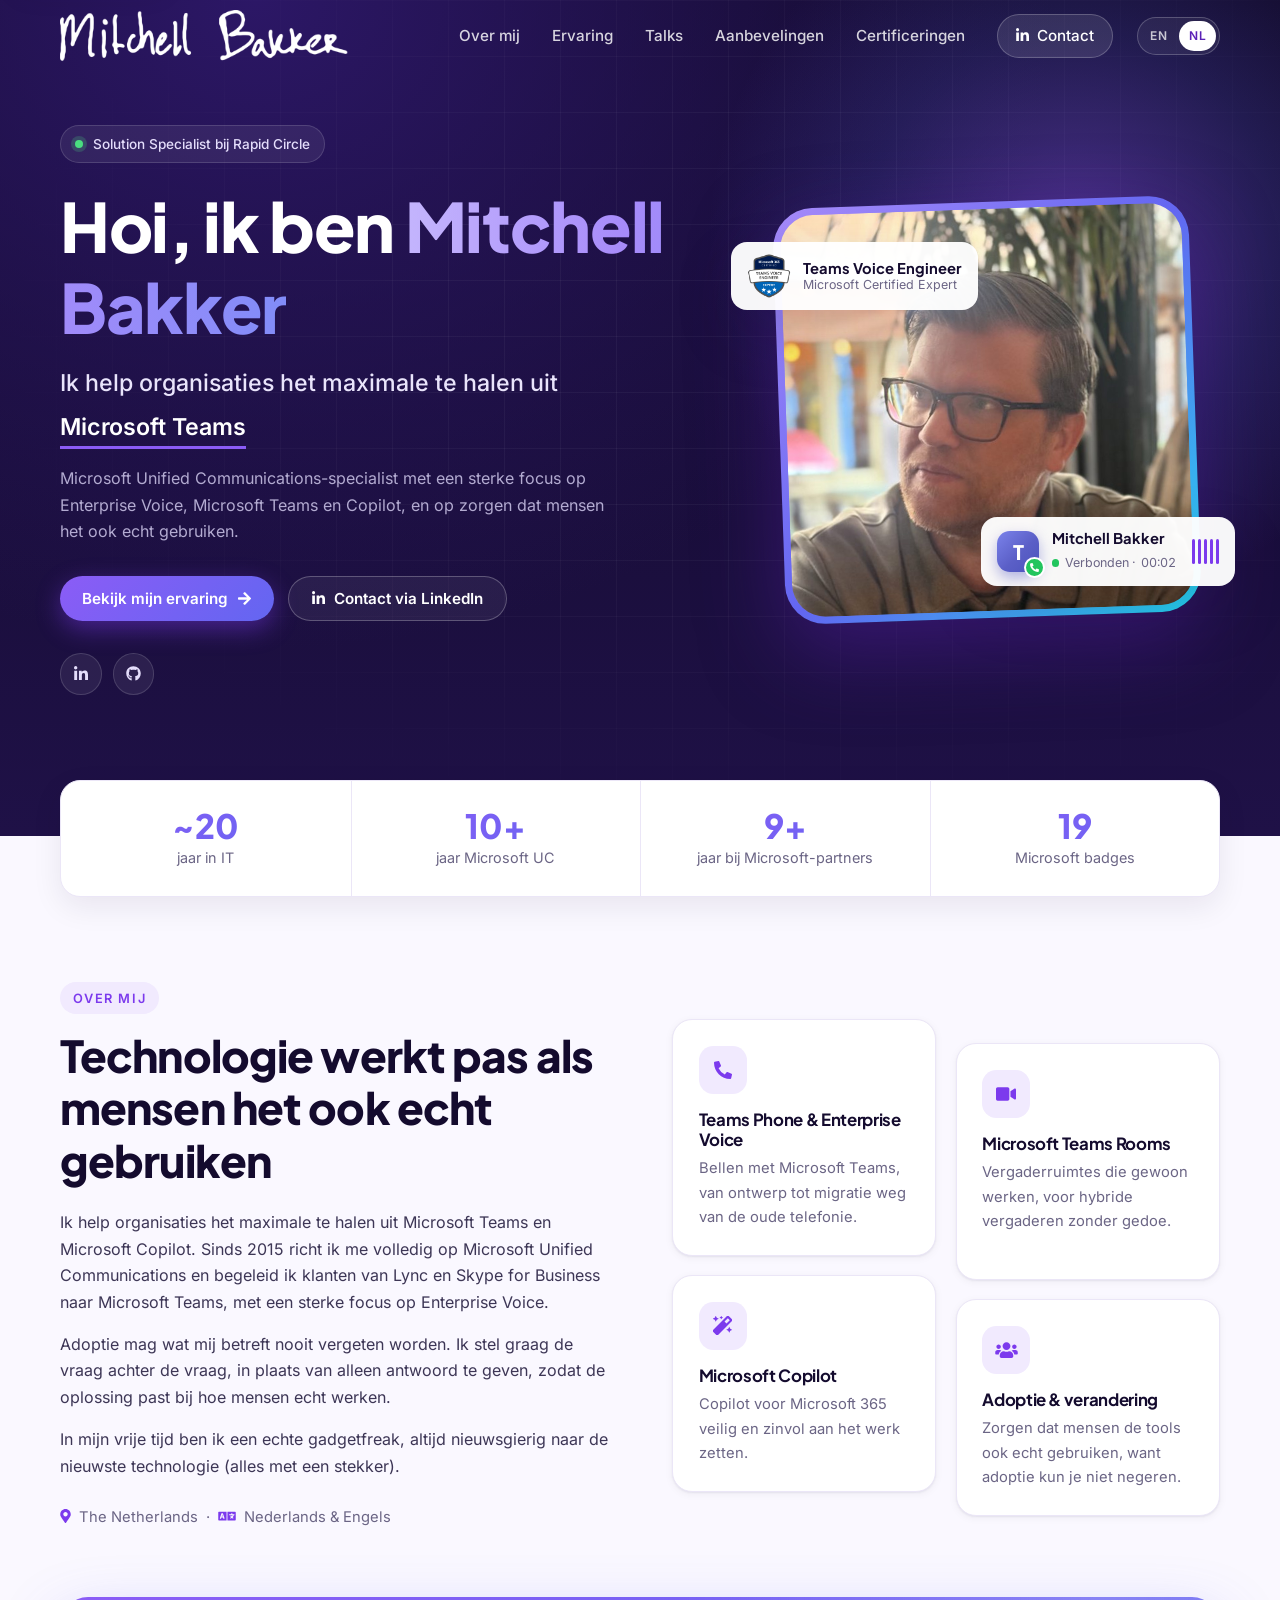
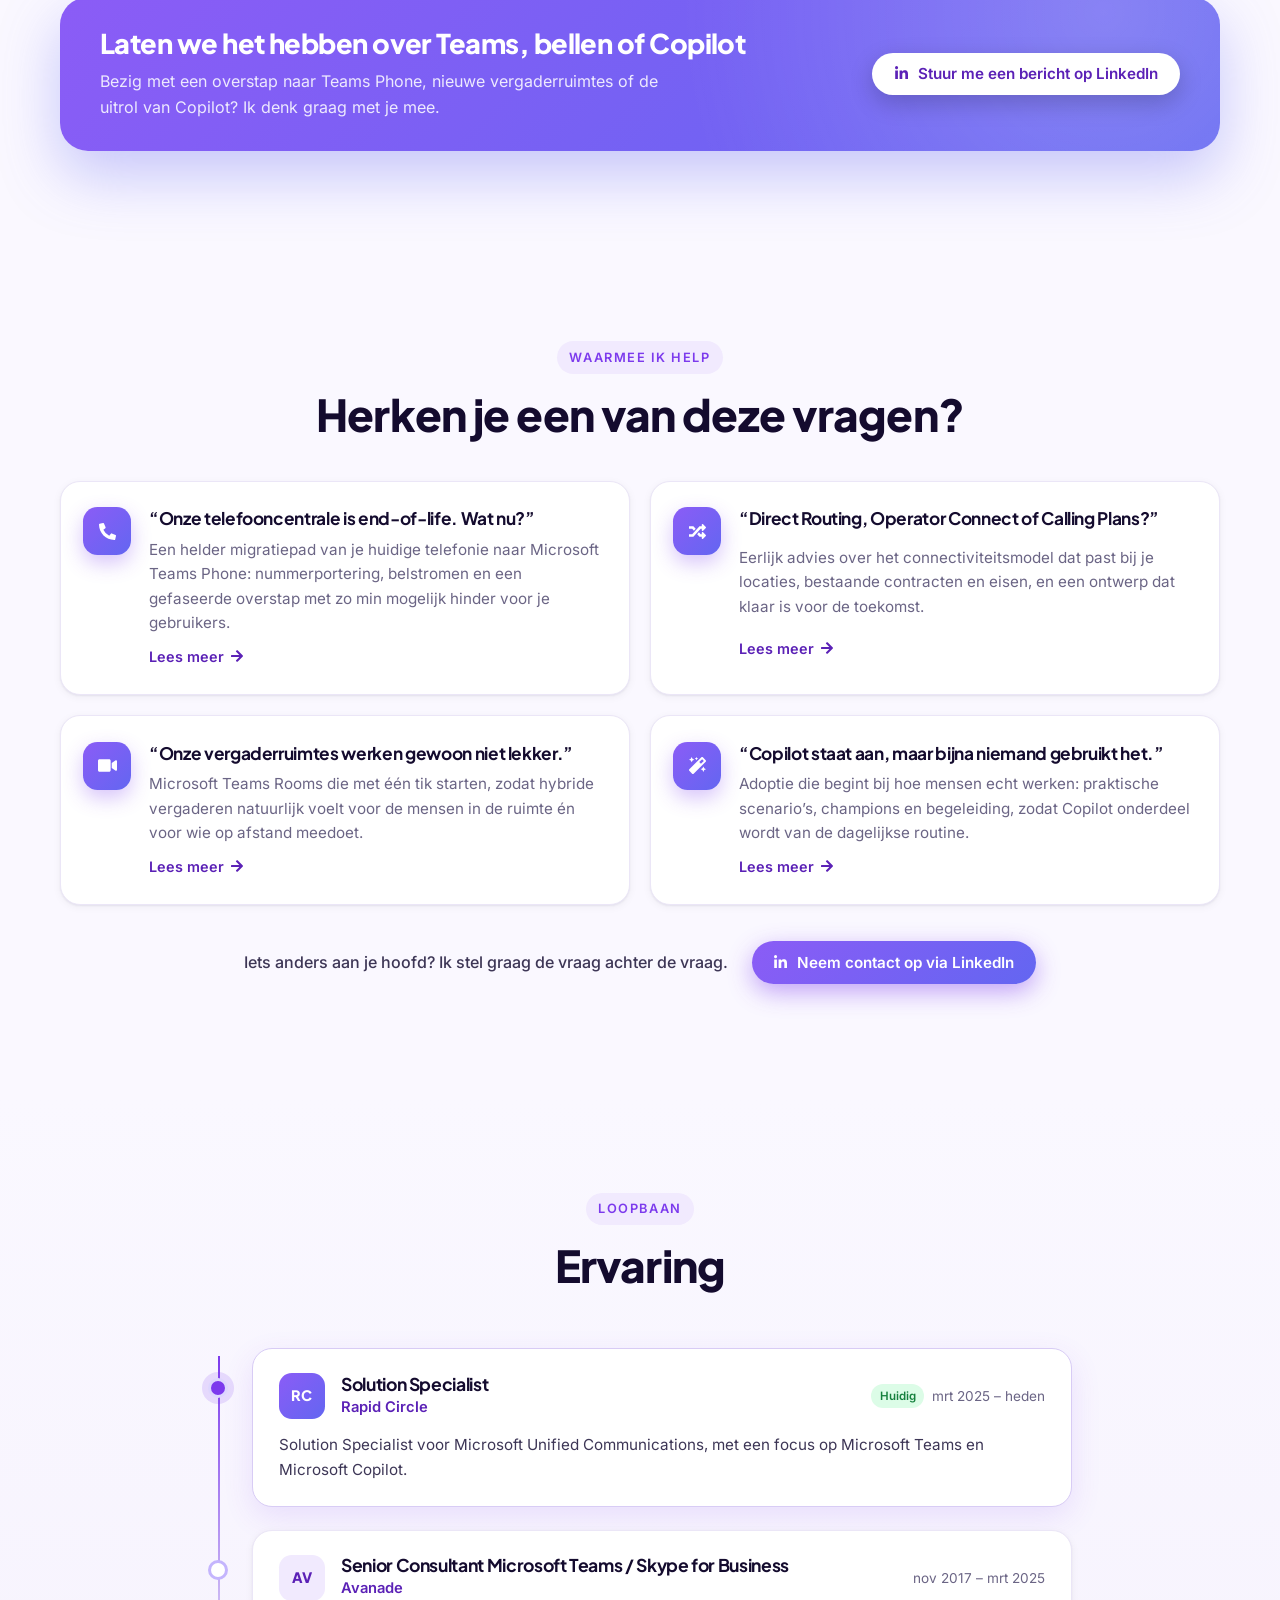
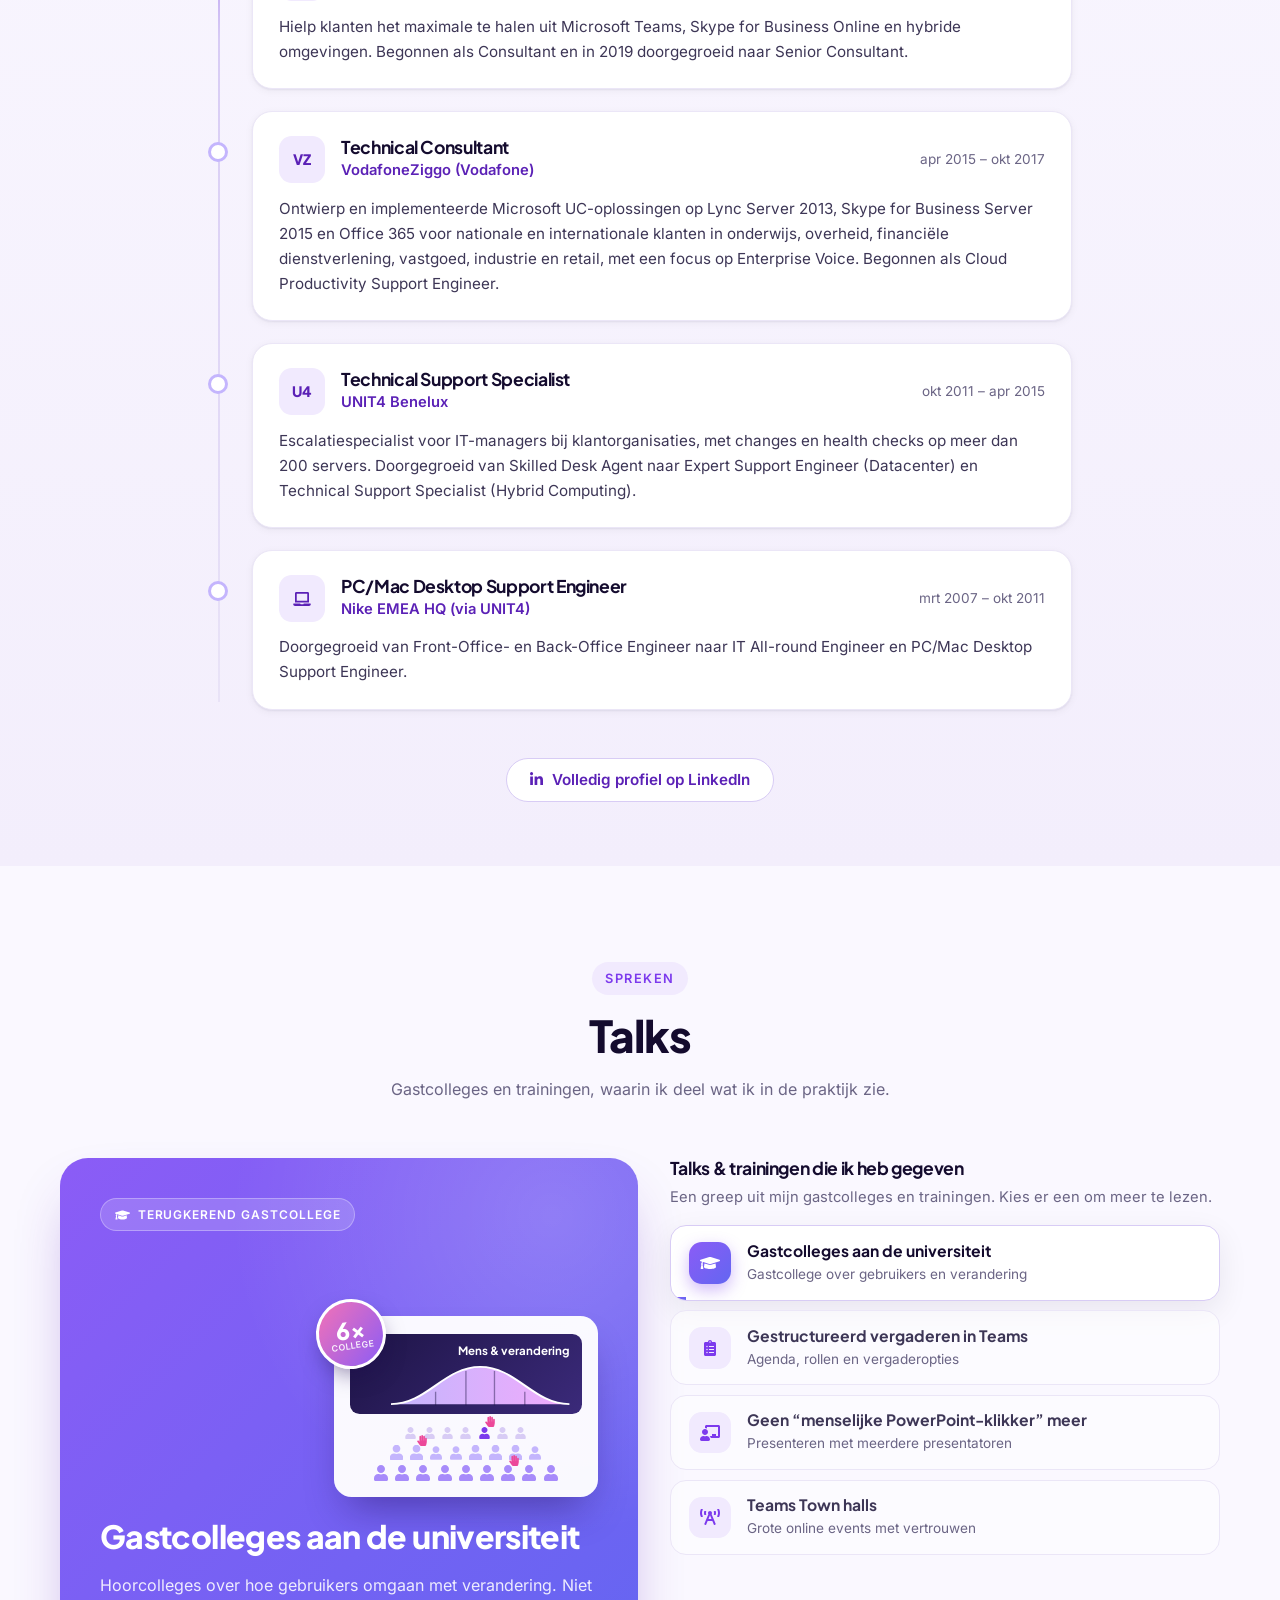
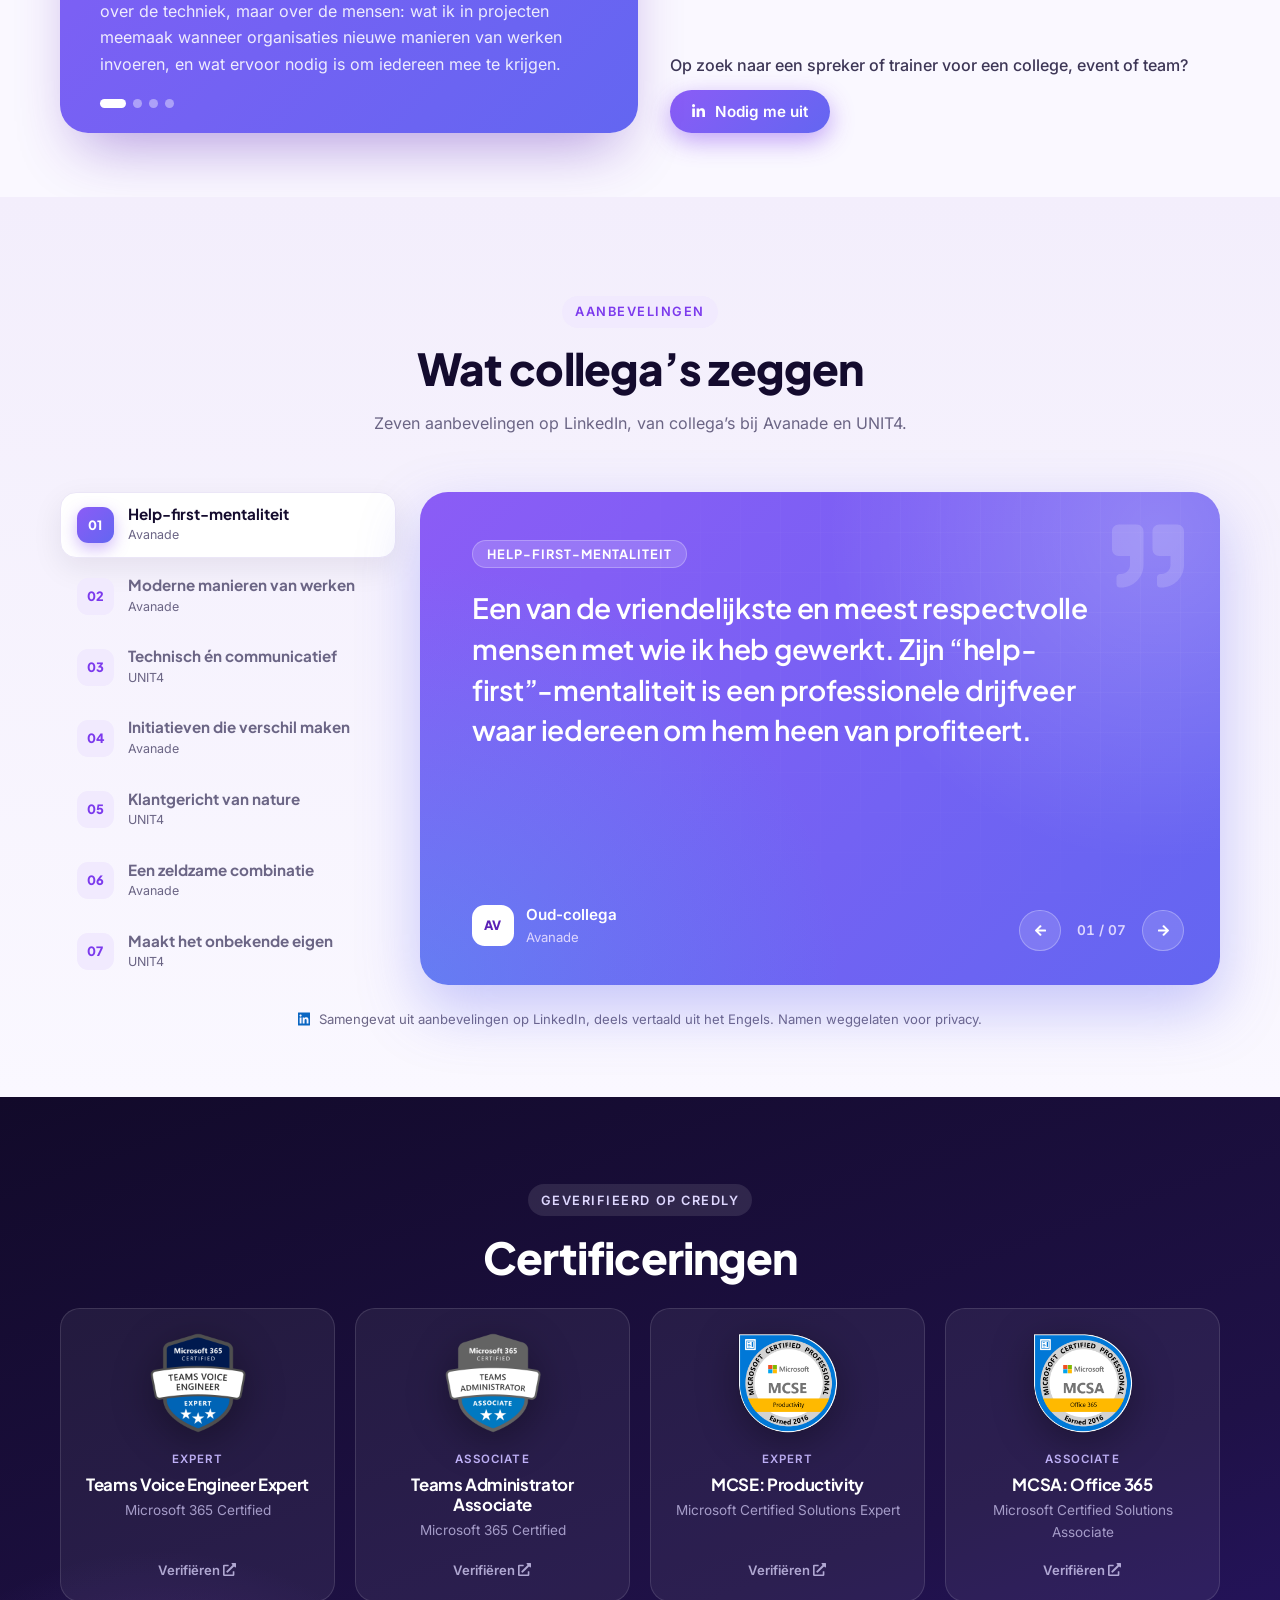
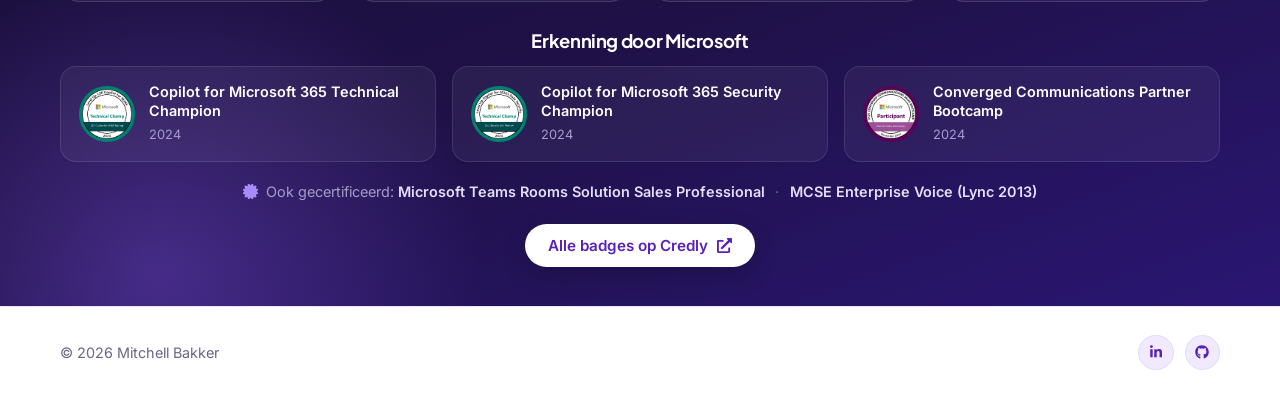
==== commit 4482fa24: "Service pages: Teams Phone, Teams Rooms and Copilot adoption (EN + NL) - Six new pages with their ow" ====
--- a/nl/index.html
+++ b/nl/index.html
@@ -38,7 +38,7 @@
     <link rel="preload" href="/assets/fonts/plus-jakarta-sans-latin.woff2" as="font" type="font/woff2" crossorigin>
     <link rel="stylesheet" href="/assets/css/fonts.css">
     <link rel="stylesheet" href="/assets/css/icons.css?v=20261125a">
-    <link rel="stylesheet" href="/assets/css/main.css?v=20261116f">
+    <link rel="stylesheet" href="/assets/css/main.css?v=20261125d">
     <script>document.documentElement.classList.add("js");</script>
     <script type="application/ld+json">
     {
@@ -60,7 +60,7 @@
                 "inLanguage": "nl",
                 "isPartOf": { "@id": "https://mitchellbakker.nl/#website" },
                 "mainEntity": { "@id": "https://mitchellbakker.nl/#person" },
-                "dateModified": "2026-11-12T12:00:00+01:00"
+                "dateModified": "2026-11-25T12:00:00+01:00"
             },
             {
                 "@type": "Person",
@@ -233,21 +233,25 @@
                 <span class="help-icon" aria-hidden="true"><i class="fas fa-phone-alt"></i></span>
                 <h3>&ldquo;Onze telefooncentrale is end-of-life. Wat nu?&rdquo;</h3>
                 <p>Een helder migratiepad van je huidige telefonie naar Microsoft Teams Phone: nummerportering, belstromen en een gefaseerde overstap met zo min mogelijk hinder voor je gebruikers.</p>
+                <a class="help-more" href="/nl/teams-telefonie/">Lees meer <i class="fas fa-arrow-right" aria-hidden="true"></i></a>
             </article>
             <article class="help-card reveal">
                 <span class="help-icon" aria-hidden="true"><i class="fas fa-random"></i></span>
                 <h3>&ldquo;Direct Routing, Operator Connect of Calling Plans?&rdquo;</h3>
                 <p>Eerlijk advies over het connectiviteitsmodel dat past bij je locaties, bestaande contracten en eisen, en een ontwerp dat klaar is voor de toekomst.</p>
+                <a class="help-more" href="/nl/teams-telefonie/">Lees meer <i class="fas fa-arrow-right" aria-hidden="true"></i></a>
             </article>
             <article class="help-card reveal">
                 <span class="help-icon" aria-hidden="true"><i class="fas fa-video"></i></span>
                 <h3>&ldquo;Onze vergaderruimtes werken gewoon niet lekker.&rdquo;</h3>
                 <p>Microsoft Teams Rooms die met één tik starten, zodat hybride vergaderen natuurlijk voelt voor de mensen in de ruimte én voor wie op afstand meedoet.</p>
+                <a class="help-more" href="/nl/teams-rooms/">Lees meer <i class="fas fa-arrow-right" aria-hidden="true"></i></a>
             </article>
             <article class="help-card reveal">
                 <span class="help-icon" aria-hidden="true"><i class="fas fa-magic"></i></span>
                 <h3>&ldquo;Copilot staat aan, maar bijna niemand gebruikt het.&rdquo;</h3>
                 <p>Adoptie die begint bij hoe mensen echt werken: praktische scenario&rsquo;s, champions en begeleiding, zodat Copilot onderdeel wordt van de dagelijkse routine.</p>
+                <a class="help-more" href="/nl/copilot-adoptie/">Lees meer <i class="fas fa-arrow-right" aria-hidden="true"></i></a>
             </article>
         </div>
 
@@ -624,6 +628,6 @@
     <i class="fas fa-arrow-up" aria-hidden="true"></i>
 </a>
 
-<script src="/assets/js/main.js?v=20261116f"></script>
+<script src="/assets/js/main.js?v=20261125b"></script>
 </body>
 </html>
--- a/assets/css/main.css
+++ b/assets/css/main.css
@@ -895,3 +895,45 @@
 @media (prefers-reduced-motion: reduce) {
   .bday-note.show { animation: none; }
 }
+
+/* =========================================================
+   Service pages
+   ========================================================= */
+.hero-service { display: block; min-height: 0; padding: 9rem 0 4.5rem; }
+@media (max-width: 640px) { .hero-service { padding: 6.5rem 0 3.5rem; } }
+.hero-service-text { max-width: 46rem; }
+.hero-service .hero-sub { margin-inline: 0; }
+.hero-service .hero-actions { justify-content: flex-start; flex-wrap: wrap; }
+
+.breadcrumb { display: flex; flex-wrap: wrap; align-items: center; gap: 0.45rem; margin-bottom: 1.4rem; font-size: 0.88rem; color: #9d94bf; }
+.breadcrumb a { color: #c9c2e3; transition: color 0.2s ease; }
+.breadcrumb a:hover { color: #fff; }
+.breadcrumb-sep { color: #6b628f; }
+
+.steps { counter-reset: step; display: grid; grid-template-columns: repeat(2, 1fr); gap: 1.25rem; max-width: 54rem; margin-inline: auto; }
+.steps li { counter-increment: step; padding: 1.6rem; border-radius: var(--radius); background: var(--surface); border: 1px solid var(--line); box-shadow: var(--shadow-sm); }
+.steps li::before {
+  content: counter(step); display: block; margin-bottom: 0.6rem;
+  font-family: var(--font-head); font-size: 2.6rem; font-weight: 800; line-height: 1;
+  background: var(--grad); -webkit-background-clip: text; background-clip: text; color: transparent;
+}
+.steps h3 { font-size: 1.08rem; margin-bottom: 0.4rem; }
+.steps p { font-size: 0.95rem; color: var(--muted); }
+@media (max-width: 760px) { .steps { grid-template-columns: 1fr; } }
+
+.proof { display: grid; gap: 0.85rem; max-width: 54rem; margin-inline: auto; }
+.proof li {
+  display: flex; align-items: flex-start; gap: 0.8rem; padding: 1rem 1.25rem; border-radius: 1rem;
+  background: var(--surface); border: 1px solid var(--line); box-shadow: var(--shadow-sm); color: var(--ink-soft);
+}
+.proof i { flex-shrink: 0; margin-top: 0.3rem; color: var(--violet); }
+
+/* "Read more" link on the homepage help cards, and "All certifications" on service pages */
+.help-more { display: inline-flex; align-items: center; gap: 0.4rem; margin-top: 0.6rem; font-size: 0.9rem; font-weight: 600; color: var(--violet-dark); }
+.help-more i { transition: transform 0.2s ease; }
+.help-more:hover i { transform: translateX(3px); }
+.help-card > .help-more { grid-column: 2; justify-self: start; }
+
+/* Service pages scroll normally: no one-screen-per-section snapping */
+html:has(.hero-service) { scroll-snap-type: none; }
+main:has(.hero-service) > section.section { min-height: 0; display: block; padding: 5.5rem 0; }
